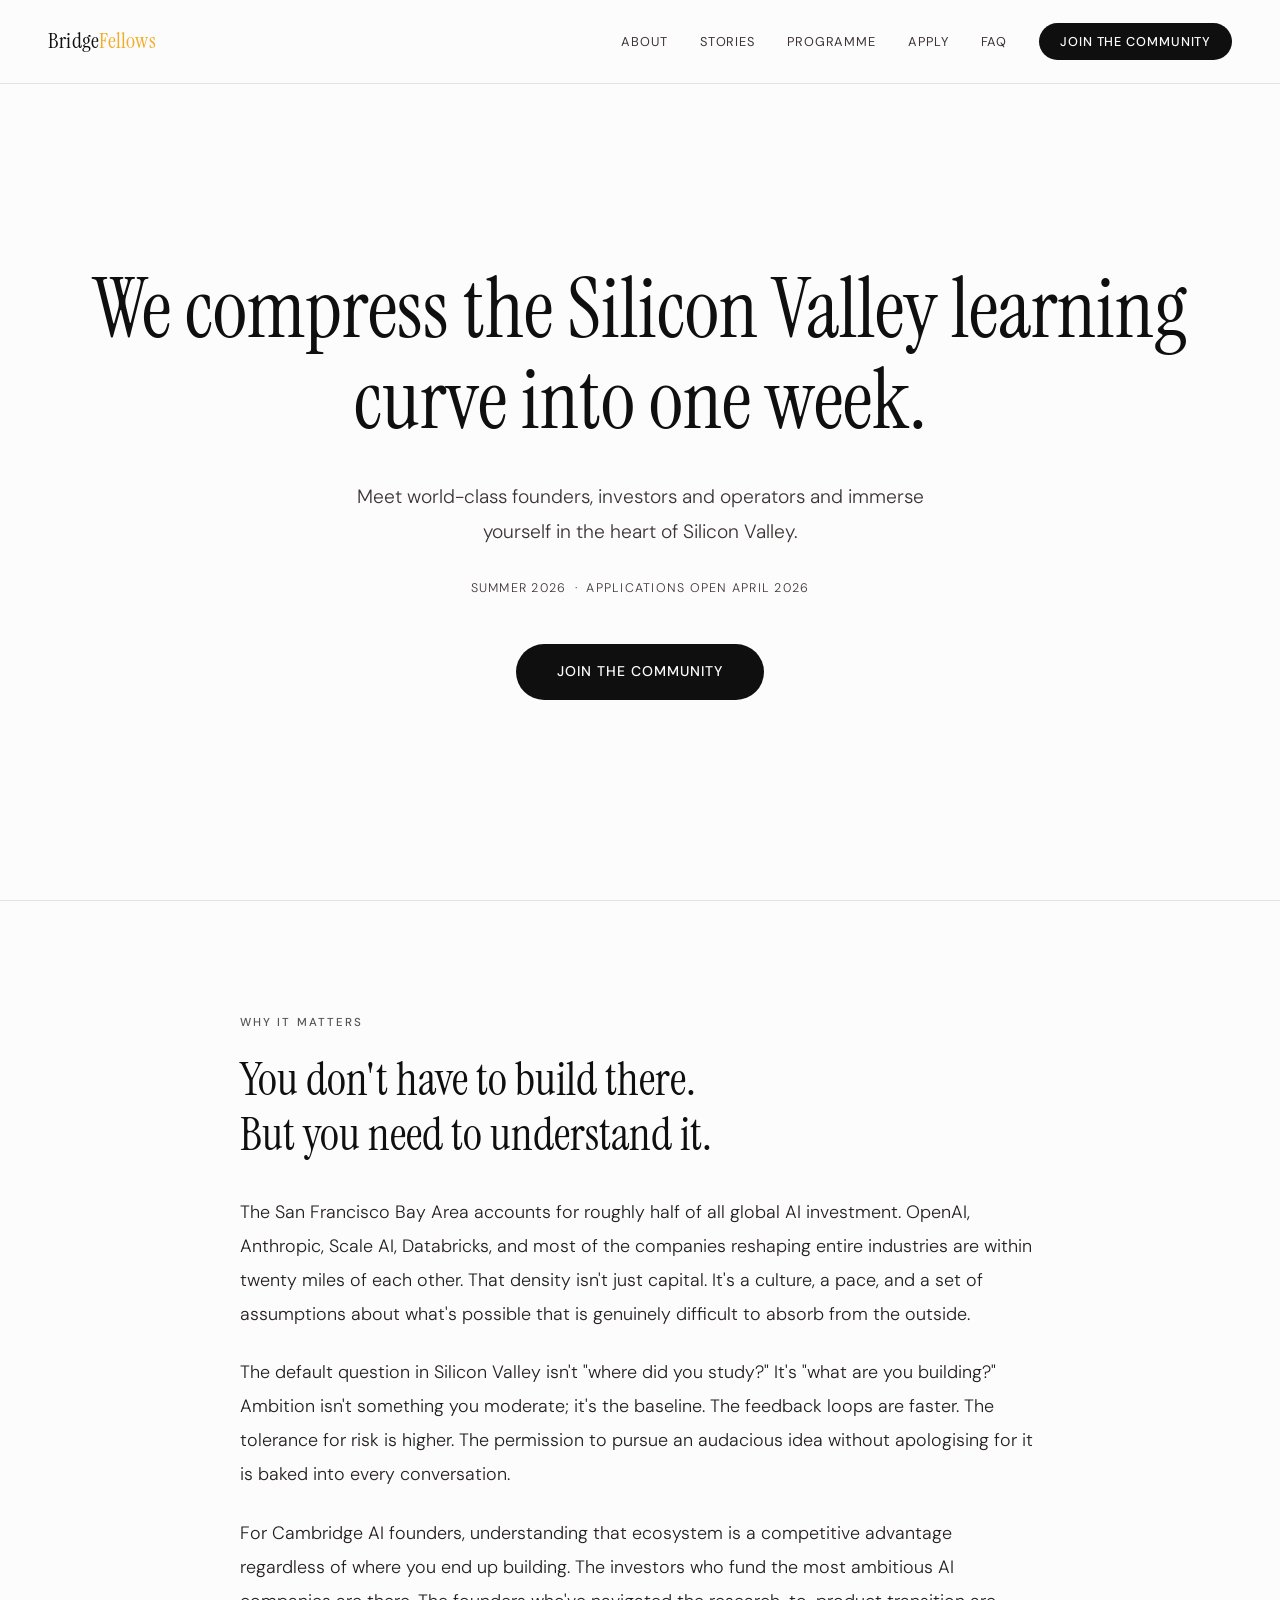
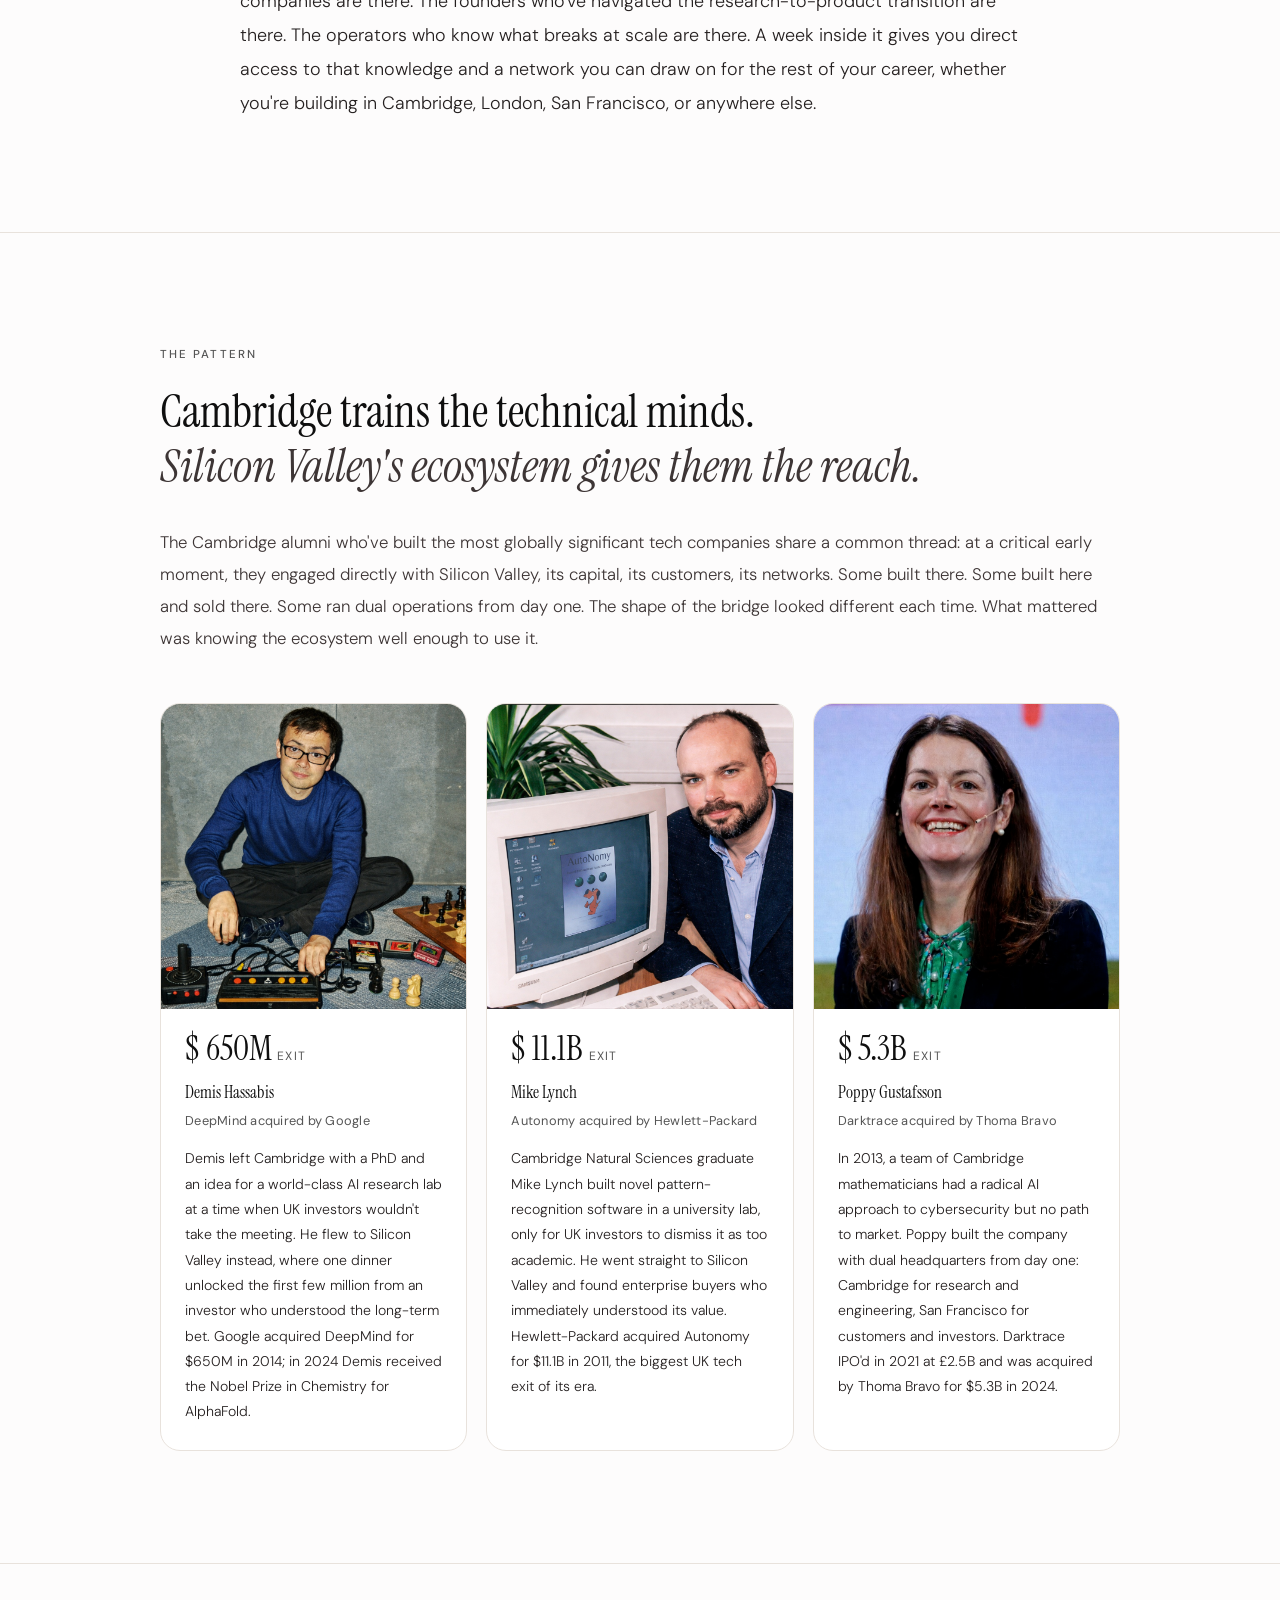
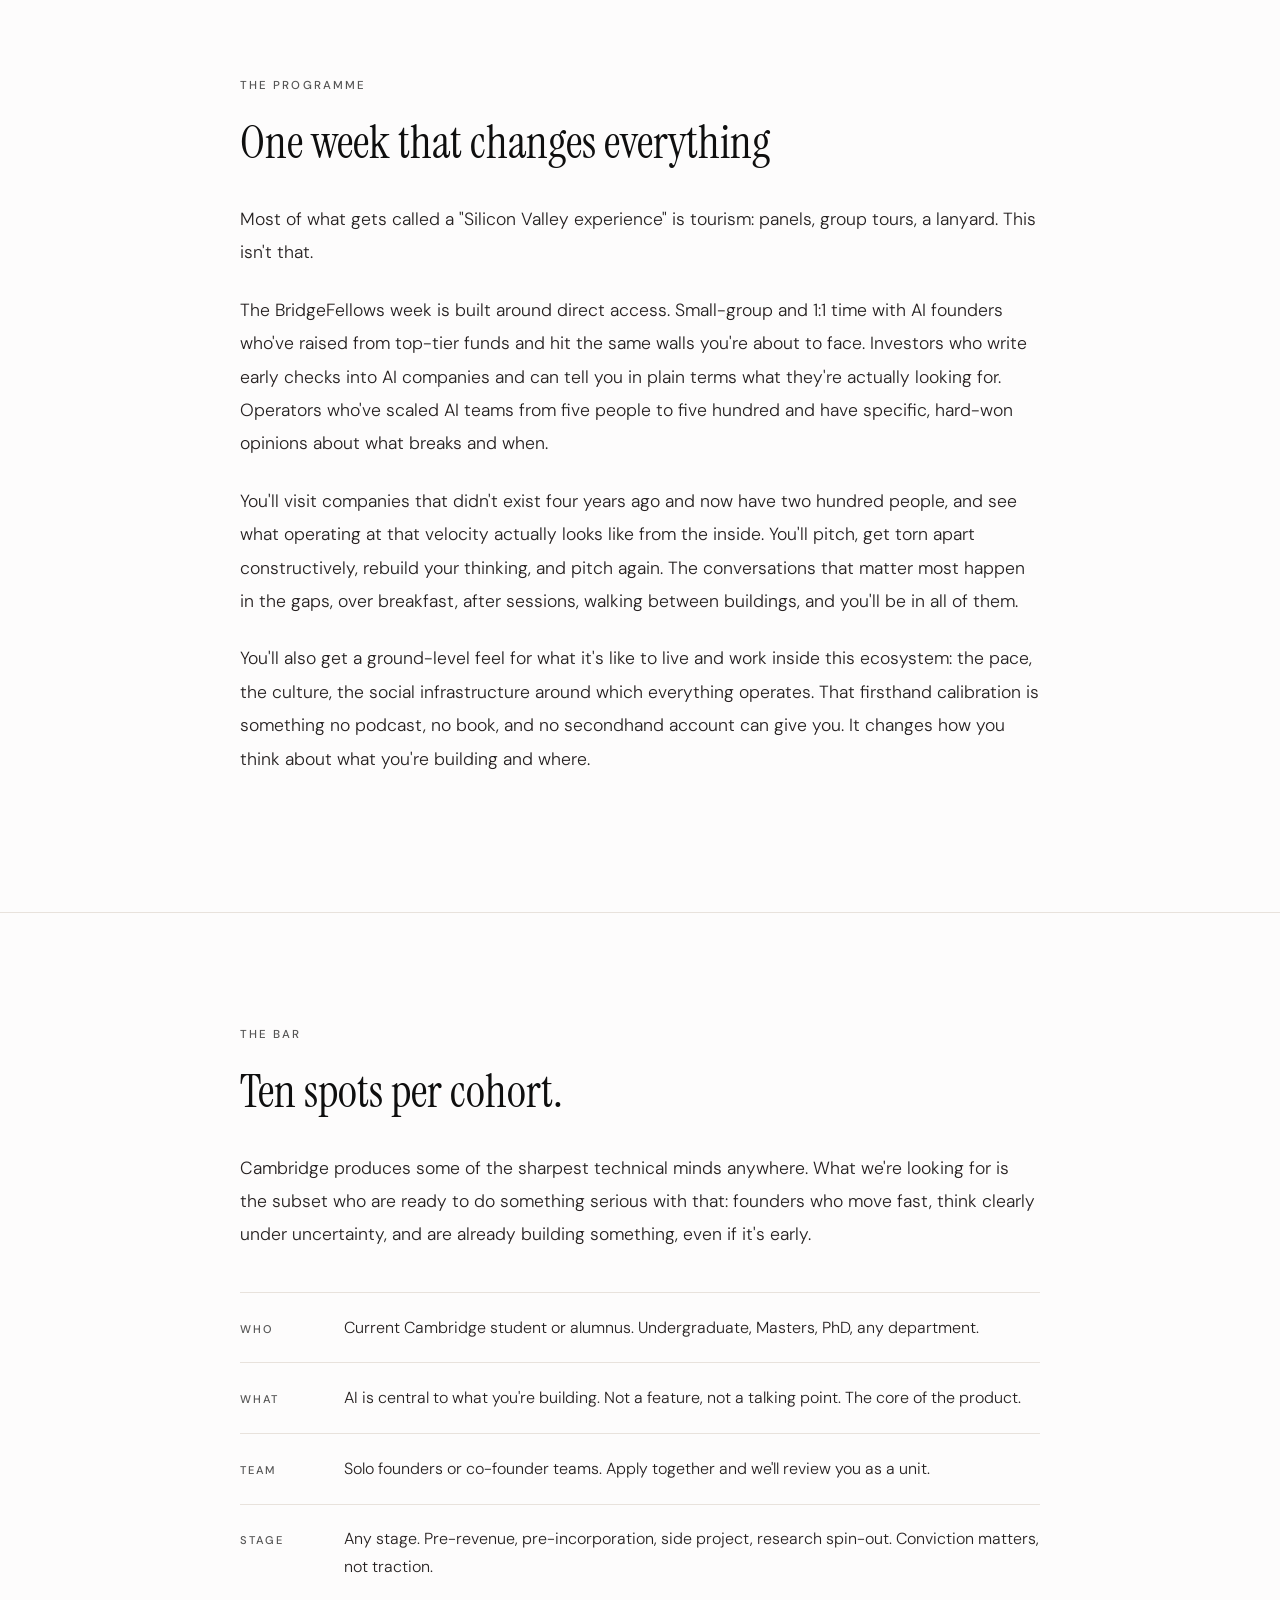
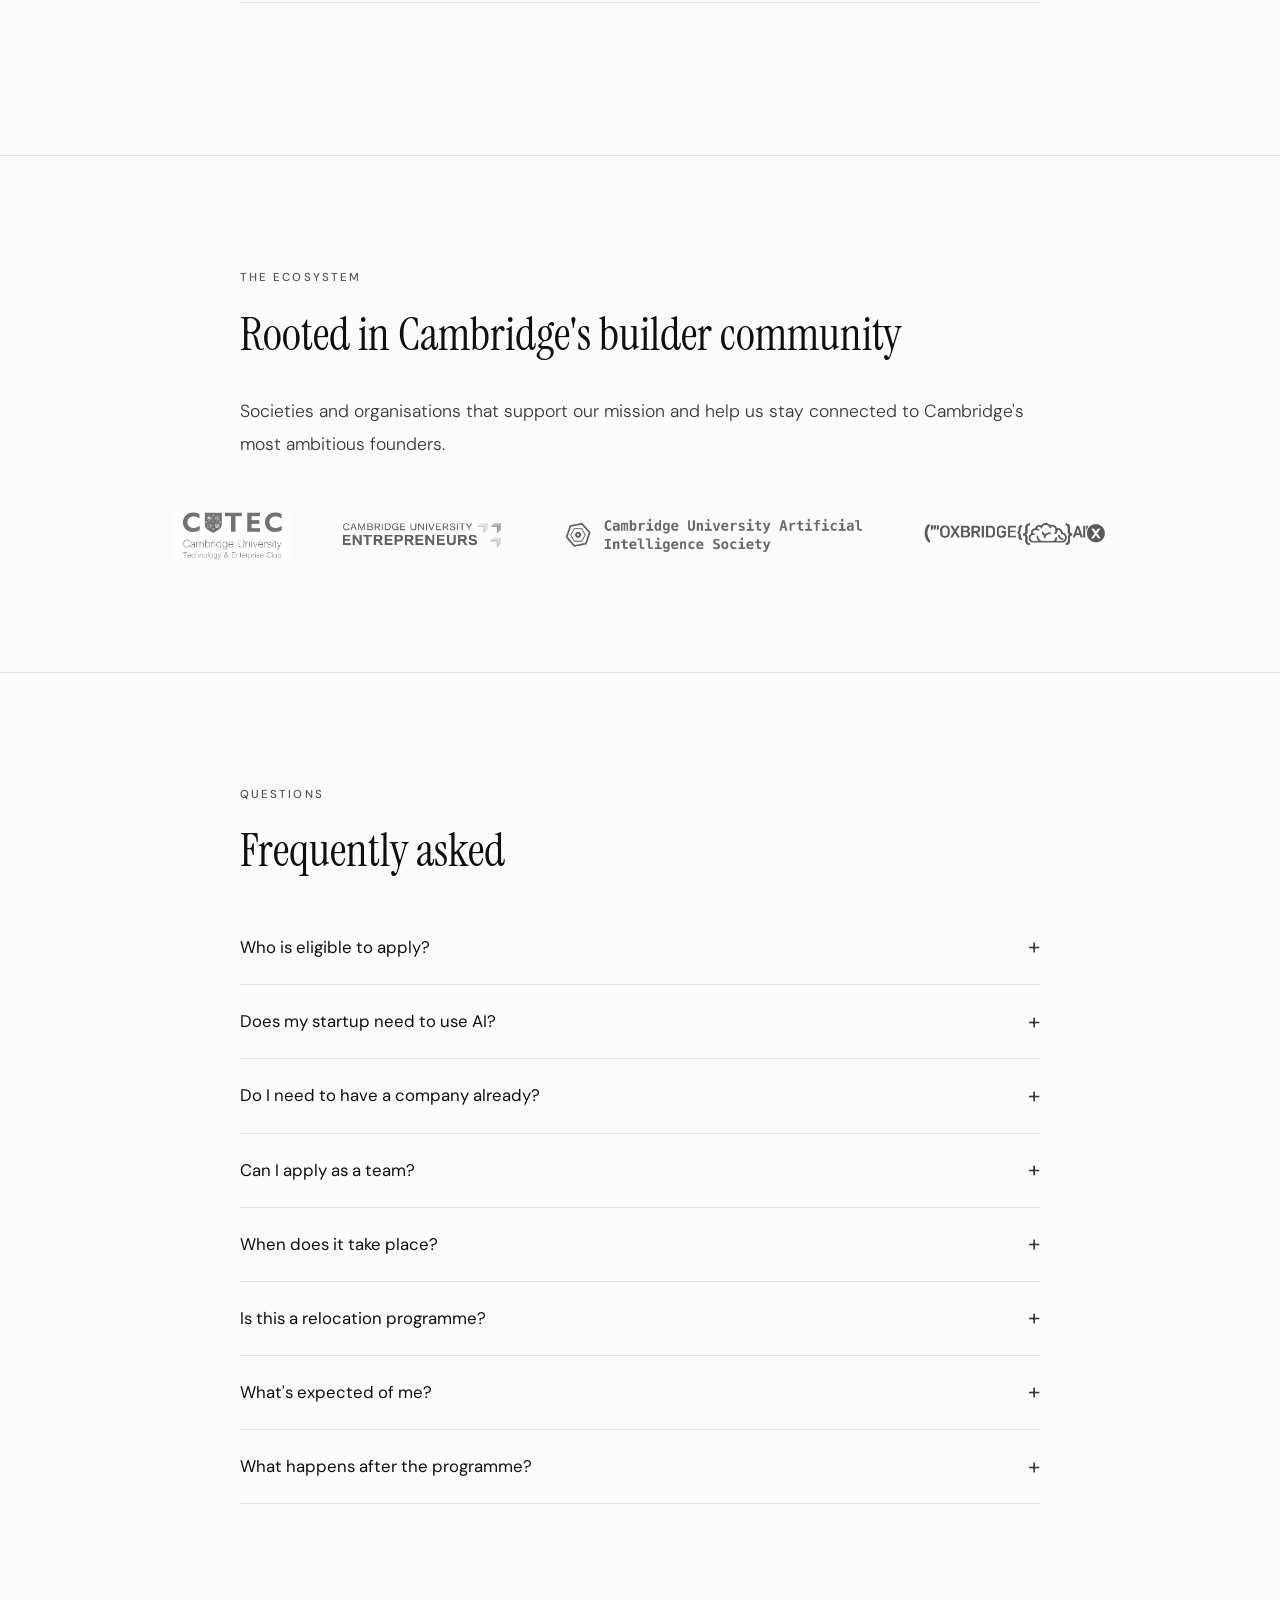
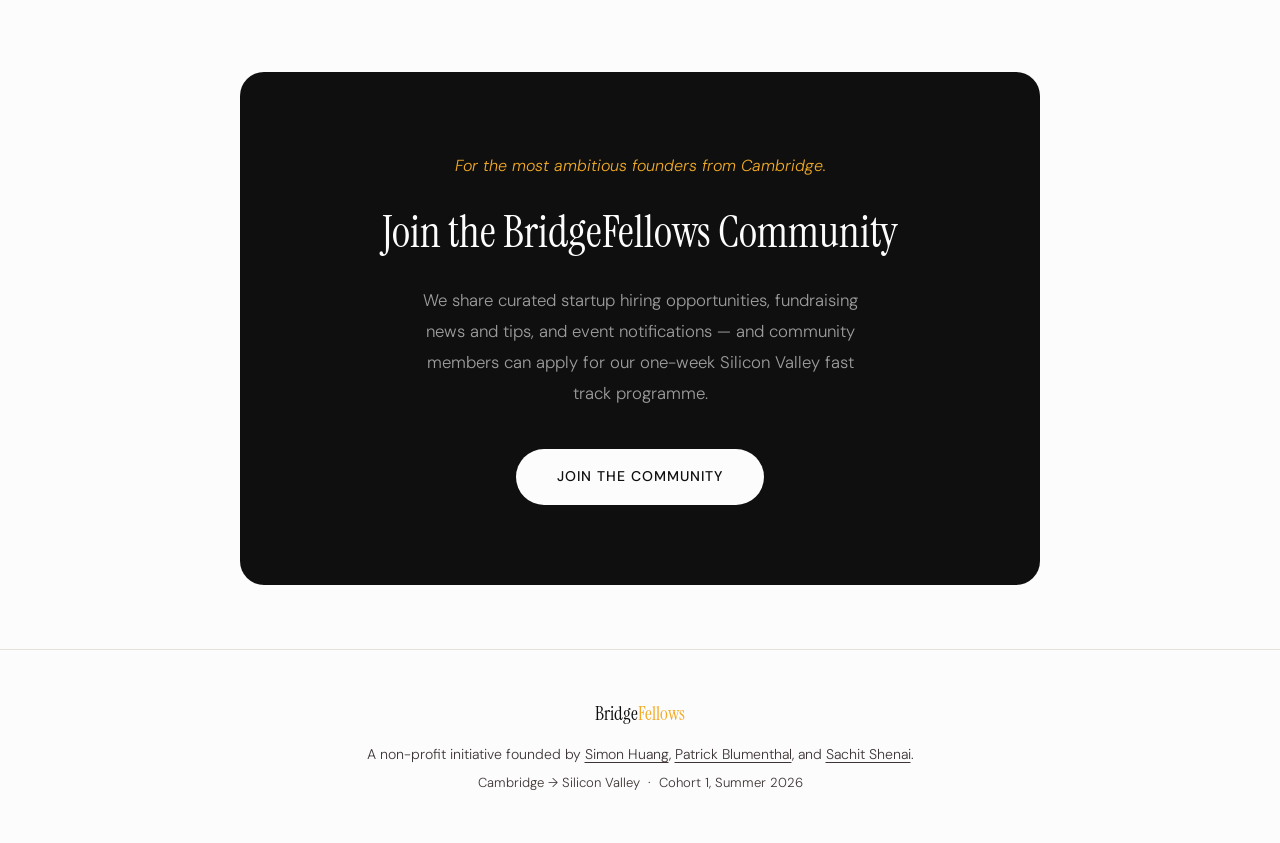
==== index.html @ 482bece4 "Move tagline above headline and style in amber #F2AB26" ====
<!DOCTYPE html>
<html lang="en">
<head>
<meta charset="UTF-8">
<meta name="viewport" content="width=device-width, initial-scale=1.0, maximum-scale=5.0">
<meta name="description" content="BridgeFellows sends Cambridge's best AI founders to Silicon Valley for one week.">
<title>BridgeFellows</title>
<link rel="preconnect" href="https://fonts.googleapis.com">
<link rel="preconnect" href="https://fonts.gstatic.com" crossorigin>
<link href="https://fonts.googleapis.com/css2?family=Instrument+Serif:ital@0;1&family=DM+Sans:ital,wght@0,300;0,400;0,500;0,600;1,300;1,400&display=swap" rel="stylesheet">
<link rel="icon" type="image/png" href="img/favicon-512.png">
<link rel="apple-touch-icon" href="img/favicon-512.png">
<link rel="stylesheet" href="css/styles.css">
</head>
<body>

<!-- NAV -->
<nav>
  <a href="#" class="nav-logo">Bridge<span>Fellows</span></a>
  <div class="nav-links">
    <a href="#about">About</a>
    <a href="#stories">Stories</a>
    <a href="#program">Programme</a>
    <a href="#who">Apply</a>
    <a href="#faq">FAQ</a>
    <a href="https://forms.gle/apttB17UWYKxEncDA" target="_blank" rel="noopener noreferrer" class="nav-cta">Join the Community</a>
  </div>
</nav>

<!-- HERO -->
<section class="hero">
  <div class="hero-inner">
    <h1>We compress the Silicon Valley learning curve into one week.</h1>
    <p class="hero-sub">Meet world-class founders, investors and operators and immerse yourself in the heart of Silicon Valley.</p>
    <p class="hero-dates">Summer 2026 &nbsp;&middot;&nbsp; Applications open April 2026</p>
    <a href="https://forms.gle/apttB17UWYKxEncDA" target="_blank" rel="noopener noreferrer" class="hero-cta">
      Join the Community
    </a>
  </div>
</section>

<!-- WHY IT MATTERS -->
<section class="about reveal" id="about">
  <div class="section-inner">
    <div class="section-label">Why It Matters</div>
    <h2 class="section-title">You don't have to build there.<br>But you need to understand it.</h2>
    <p>The San Francisco Bay Area accounts for roughly half of all global AI investment. OpenAI, Anthropic, Scale AI, Databricks, and most of the companies reshaping entire industries are within twenty miles of each other. That density isn't just capital. It's a culture, a pace, and a set of assumptions about what's possible that is genuinely difficult to absorb from the outside.</p>
    <p>The default question in Silicon Valley isn't "where did you study?" It's "what are you building?" Ambition isn't something you moderate; it's the baseline. The feedback loops are faster. The tolerance for risk is higher. The permission to pursue an audacious idea without apologising for it is baked into every conversation.</p>
    <p>For Cambridge AI founders, understanding that ecosystem is a competitive advantage regardless of where you end up building. The investors who fund the most ambitious AI companies are there. The founders who've navigated the research-to-product transition are there. The operators who know what breaks at scale are there. A week inside it gives you direct access to that knowledge and a network you can draw on for the rest of your career, whether you're building in Cambridge, London, San Francisco, or anywhere else.</p>
  </div>
</section>

<!-- THE PATTERN -->
<section class="stories-section reveal" id="stories">
  <div class="section-inner">
    <div class="section-label">The Pattern</div>
    <h2 class="section-title">Cambridge trains the technical minds.<br><em>Silicon Valley's ecosystem gives them the reach.</em></h2>
    <p class="stories-intro">The Cambridge alumni who've built the most globally significant tech companies share a common thread: at a critical early moment, they engaged directly with Silicon Valley, its capital, its customers, its networks. Some built there. Some built here and sold there. Some ran dual operations from day one. The shape of the bridge looked different each time. What mattered was knowing the ecosystem well enough to use it.</p>

    <div class="story-cards">

      <div class="story-card story-reveal">
        <div class="story-image" style="background-image: url('img/demis-hassabis.jpg');"></div>
        <div class="story-content">
          <div class="story-acquisition">$<span class="story-count" data-target="650" data-suffix="M" data-decimals="0">650M</span> <span class="story-acquisition-label">Exit</span></div>
          <h3>Demis Hassabis</h3>
          <div class="story-subtitle">DeepMind acquired by Google</div>
          <p class="story-para">Demis left Cambridge with a PhD and an idea for a world-class AI research lab at a time when UK investors wouldn't take the meeting. He flew to Silicon Valley instead, where one dinner unlocked the first few million from an investor who understood the long-term bet. Google acquired DeepMind for $650M in 2014; in 2024 Demis received the Nobel Prize in Chemistry for AlphaFold.</p>
        </div>
      </div>

      <div class="story-card story-reveal">
        <div class="story-image" style="background-image: url('img/mike-lynch.jpg');"></div>
        <div class="story-content">
          <div class="story-acquisition">$<span class="story-count" data-target="11.1" data-suffix="B" data-decimals="1">11.1B</span> <span class="story-acquisition-label">Exit</span></div>
          <h3>Mike Lynch</h3>
          <div class="story-subtitle">Autonomy acquired by Hewlett-Packard</div>
          <p class="story-para">Cambridge Natural Sciences graduate Mike Lynch built novel pattern-recognition software in a university lab, only for UK investors to dismiss it as too academic. He went straight to Silicon Valley and found enterprise buyers who immediately understood its value. Hewlett-Packard acquired Autonomy for $11.1B in 2011, the biggest UK tech exit of its era.</p>
        </div>
      </div>

      <div class="story-card story-reveal">
        <div class="story-image" style="background-image: url('img/poppy-gustafsson.jpg');"></div>
        <div class="story-content">
          <div class="story-acquisition">$<span class="story-count" data-target="5.3" data-suffix="B" data-decimals="1">5.3B</span> <span class="story-acquisition-label">Exit</span></div>
          <h3>Poppy Gustafsson</h3>
          <div class="story-subtitle">Darktrace acquired by Thoma Bravo</div>
          <p class="story-para">In 2013, a team of Cambridge mathematicians had a radical AI approach to cybersecurity but no path to market. Poppy built the company with dual headquarters from day one: Cambridge for research and engineering, San Francisco for customers and investors. Darktrace IPO'd in 2021 at £2.5B and was acquired by Thoma Bravo for $5.3B in 2024.</p>
        </div>
      </div>

    </div>
  </div>
</section>

<!-- THE PROGRAMME -->
<section class="program reveal" id="program">
  <div class="section-inner">
    <div class="section-label">The Programme</div>
    <h2 class="section-title">One week that changes everything</h2>
    <p>Most of what gets called a "Silicon Valley experience" is tourism: panels, group tours, a lanyard. This isn't that.</p>
    <p>The BridgeFellows week is built around direct access. Small-group and 1:1 time with AI founders who've raised from top-tier funds and hit the same walls you're about to face. Investors who write early checks into AI companies and can tell you in plain terms what they're actually looking for. Operators who've scaled AI teams from five people to five hundred and have specific, hard-won opinions about what breaks and when.</p>
    <p>You'll visit companies that didn't exist four years ago and now have two hundred people, and see what operating at that velocity actually looks like from the inside. You'll pitch, get torn apart constructively, rebuild your thinking, and pitch again. The conversations that matter most happen in the gaps, over breakfast, after sessions, walking between buildings, and you'll be in all of them.</p>
    <p>You'll also get a ground-level feel for what it's like to live and work inside this ecosystem: the pace, the culture, the social infrastructure around which everything operates. That firsthand calibration is something no podcast, no book, and no secondhand account can give you. It changes how you think about what you're building and where.</p>
  </div>
</section>

<!-- WHO WE SELECT -->
<section class="who reveal" id="who">
  <div class="section-inner">
    <div class="section-label">The Bar</div>
    <h2 class="section-title">Ten spots per cohort.</h2>
    <p>Cambridge produces some of the sharpest technical minds anywhere. What we're looking for is the subset who are ready to do something serious with that: founders who move fast, think clearly under uncertainty, and are already building something, even if it's early.</p>
    <div class="eligibility-rows">
      <div class="eligibility-row">
        <span class="elig-label">Who</span>
        <span class="elig-value">Current Cambridge student or alumnus. Undergraduate, Masters, PhD, any department.</span>
      </div>
      <div class="eligibility-row">
        <span class="elig-label">What</span>
        <span class="elig-value">AI is central to what you're building. Not a feature, not a talking point. The core of the product.</span>
      </div>
      <div class="eligibility-row">
        <span class="elig-label">Team</span>
        <span class="elig-value">Solo founders or co-founder teams. Apply together and we'll review you as a unit.</span>
      </div>
      <div class="eligibility-row">
        <span class="elig-label">Stage</span>
        <span class="elig-value">Any stage. Pre-revenue, pre-incorporation, side project, research spin-out. Conviction matters, not traction.</span>
      </div>
    </div>
  </div>
</section>

<!-- ECOSYSTEM -->
<section class="ecosystem reveal" id="ecosystem">
  <div class="section-inner">
    <div class="section-label">The Ecosystem</div>
    <h2 class="section-title">Rooted in Cambridge's builder community</h2>
    <p class="ecosystem-intro">Societies and organisations that support our mission and help us stay connected to Cambridge's most ambitious founders.</p>
    <div class="ecosystem-logos">
      <a href="https://www.cutec.io/" target="_blank" rel="noopener noreferrer" class="ecosystem-logo">
        <img src="img/logo-cutec.jpeg" alt="Cambridge University Technology and Enterprise Club">
      </a>
      <a href="https://www.cambridgeuniversityentrepreneurs.com/" target="_blank" rel="noopener noreferrer" class="ecosystem-logo ecosystem-logo--lg">
        <img src="img/logo-cue.png" alt="Cambridge University Entrepreneurs">
      </a>
      <a href="https://www.cuai.org.uk/" target="_blank" rel="noopener noreferrer" class="ecosystem-logo">
        <img src="img/logo-cuais.png" alt="Cambridge University Artificial Intelligence Society">
      </a>
      <a href="https://www.oxbridgeaix.uk/" target="_blank" rel="noopener noreferrer" class="ecosystem-logo ecosystem-logo--lg">
        <img src="img/logo-oxbridgeaix.png" alt="Oxbridge AIX">
      </a>
    </div>
  </div>
</section>

<!-- FAQ -->
<section class="faq reveal" id="faq">
  <div class="section-inner">
    <div class="section-label">Questions</div>
    <h2 class="section-title">Frequently asked</h2>

    <div class="faq-item">
      <div class="faq-q">Who is eligible to apply?</div>
      <div class="faq-a"><p>Current Cambridge students and alumni at any level: undergraduate, Masters, or PhD. All departments. If you're Cambridge-connected and building something serious with AI at its core, apply.</p></div>
    </div>
    <div class="faq-item">
      <div class="faq-q">Does my startup need to use AI?</div>
      <div class="faq-a"><p>Yes, for this cohort. AI needs to be central to what you're building, not a feature, not a marketing angle. The vertical doesn't matter. The depth of AI integration does.</p></div>
    </div>
    <div class="faq-item">
      <div class="faq-q">Do I need to have a company already?</div>
      <div class="faq-a"><p>No. A side project, a research spin-out, an idea you're developing seriously: any of these are fine. We care about what you're building and why, not whether you've incorporated.</p></div>
    </div>
    <div class="faq-item">
      <div class="faq-q">Can I apply as a team?</div>
      <div class="faq-a"><p>Yes. Apply with your co-founder(s) and mention your team in the application. We'll consider you together.</p></div>
    </div>
    <div class="faq-item">
      <div class="faq-q">When does it take place?</div>
      <div class="faq-a"><p>July 2026. Applications are reviewed on a rolling basis. Exact dates confirmed with selected fellows.</p></div>
    </div>
    <div class="faq-item">
      <div class="faq-q">Is this a relocation programme?</div>
      <div class="faq-a"><p>No. Where you build your company is entirely your decision. Some founders who go through this week end up in San Francisco. Most don't. The point is that you leave knowing both ecosystems well enough to make that call on your own terms, and to use both, regardless of where you're based.</p></div>
    </div>
    <div class="faq-item">
      <div class="faq-q">What's expected of me?</div>
      <div class="faq-a"><p>Show up as a peer. You're in rooms with people who've built serious companies, not as a student visiting a speaker, but as a founder they're talking to directly. Give as much to your cohort as you take.</p></div>
    </div>
    <div class="faq-item">
      <div class="faq-q">What happens after the programme?</div>
      <div class="faq-a"><p>A short-term action plan, follow-up introductions, and ongoing check-ins to make sure the week translates into concrete progress.</p></div>
    </div>
  </div>
</section>

<!-- FINAL CTA -->
<section class="cta-section reveal" id="waitlist">
  <div class="section-inner">
    <div class="cta-card">
      <p class="cta-tagline">For the most ambitious founders from Cambridge.</p>
      <h2 class="cta-title">Join the BridgeFellows Community</h2>
      <p class="cta-body">We share curated startup hiring opportunities, fundraising news and tips, and event notifications — and community members can apply for our one-week Silicon Valley fast track programme.</p>
      <a href="https://forms.gle/apttB17UWYKxEncDA" target="_blank" rel="noopener noreferrer" class="cta-btn">Join the Community</a>
    </div>
  </div>
</section>

<!-- FOOTER -->
<footer>
  <div class="footer-logo">Bridge<span>Fellows</span></div>
  <p class="footer-founders">A non-profit initiative founded by <a href="https://www.linkedin.com/in/simonxiaohuang/" target="_blank" rel="noopener noreferrer">Simon Huang</a>, <a href="https://www.linkedin.com/in/patrick-blumenthal/" target="_blank" rel="noopener noreferrer">Patrick Blumenthal</a>, and <a href="https://www.linkedin.com/in/sachitshenai/" target="_blank" rel="noopener noreferrer">Sachit Shenai</a>.</p>
  <p>Cambridge &rarr; Silicon Valley &nbsp;&middot;&nbsp; Cohort 1, Summer 2026</p>
</footer>

<script src="js/main.js"></script>
</body>
</html>
---- css/styles.css ----
:root {
  --bg: #fdfcfc;
  --fg: #0f0f0f;
  --accent: #F2AB26;
  --muted: #3d3535;
  --card-bg: #ffffff;
  --border: #e8e2dc;
  --text-body: #252020;
  --label: #555555;
  --serif: 'Instrument Serif', Georgia, serif;
  --sans: 'DM Sans', sans-serif;
}

* { margin: 0; padding: 0; box-sizing: border-box; }

html {
  scroll-behavior: smooth;
  -webkit-font-smoothing: antialiased;
  -moz-osx-font-smoothing: grayscale;
}

body {
  background: var(--bg);
  color: var(--fg);
  font-family: var(--sans);
  font-weight: 300;
  line-height: 1.7;
  overflow-x: hidden;
  min-height: 100vh;
  -webkit-text-size-adjust: 100%;
}

::selection { background: var(--accent); color: #fff; }

/* ---- TOUCH ---- */
@media (hover: none) and (pointer: coarse) {
  .faq-q, .hero-cta, .cta-btn, .nav-cta {
    min-height: 52px;
  }
  .faq-q, button, a {
    -webkit-tap-highlight-color: transparent;
    user-select: none;
    -webkit-touch-callout: none;
  }
  button, .hero-cta, .cta-btn, .nav-cta {
    touch-action: manipulation;
  }
}

/* ---- NAV ---- */
nav {
  position: fixed;
  top: 0; left: 0; right: 0;
  z-index: 100;
  padding: 1.4rem 3rem;
  display: flex;
  justify-content: space-between;
  align-items: center;
  backdrop-filter: blur(24px);
  background: rgba(253, 252, 252, 0.92);
  border-bottom: 1px solid var(--border);
}
.nav-logo {
  font-family: var(--serif);
  font-size: 1.4rem;
  letter-spacing: 0.01em;
  color: var(--fg);
  text-decoration: none;
}
.nav-logo span { color: var(--accent); }
.nav-links { display: flex; gap: 2rem; align-items: center; }
.nav-links a {
  color: var(--muted);
  text-decoration: none;
  font-size: 0.8rem;
  font-weight: 400;
  letter-spacing: 0.07em;
  text-transform: uppercase;
  transition: color 0.25s;
}
.nav-links a:hover { color: var(--fg); }
.nav-cta {
  background: var(--fg) !important;
  color: var(--bg) !important;
  padding: 0.5rem 1.3rem;
  border-radius: 50px;
  font-weight: 500 !important;
  letter-spacing: 0.04em;
  transition: opacity 0.25s !important;
}
.nav-cta:hover { opacity: 0.75 !important; }

/* ---- SECTION WRAPPER ---- */
.section-inner {
  max-width: 800px;
  margin: 0 auto;
}

/* ---- SECTION LABELS ---- */
.section-label {
  font-size: 0.72rem;
  letter-spacing: 0.18em;
  text-transform: uppercase;
  color: var(--label);
  margin-bottom: 1.2rem;
  font-weight: 500;
}
.section-label.light {
  color: rgba(253, 252, 252, 0.5);
  margin-bottom: 1.4rem;
}

/* ---- SECTION TITLES ---- */
.section-title {
  font-family: var(--serif);
  font-size: clamp(2rem, 4vw, 2.9rem);
  font-weight: 400;
  line-height: 1.2;
  margin-bottom: 2rem;
  color: var(--fg);
}
.section-title em {
  font-style: italic;
  color: var(--muted);
}

/* ---- SECTIONS ---- */
section { padding: 7rem 3rem; }

/* ---- HERO ---- */
.hero {
  min-height: 100vh;
  display: flex;
  flex-direction: column;
  justify-content: center;
  align-items: center;
  text-align: center;
  padding: 10rem 2rem 6rem;
}
.hero-inner {
  max-width: 1100px;
}
.hero h1 {
  font-family: var(--serif);
  font-size: clamp(2.8rem, 6.5vw, 5.5rem);
  font-weight: 400;
  line-height: 1.1;
  margin-bottom: 2rem;
  color: var(--fg);
  opacity: 0;
  animation: fadeUp 0.8s 0.35s forwards;
}
.hero-sub {
  font-size: clamp(1rem, 2vw, 1.2rem);
  color: var(--muted);
  max-width: 580px;
  margin: 0 auto 1.8rem;
  line-height: 1.85;
  font-weight: 300;
  opacity: 0;
  animation: fadeUp 0.8s 0.5s forwards;
}
.hero-dates {
  font-size: 0.78rem;
  color: var(--muted);
  letter-spacing: 0.1em;
  text-transform: uppercase;
  margin-bottom: 2.8rem;
  opacity: 0;
  animation: fadeUp 0.8s 0.62s forwards;
}
.hero-cta {
  display: inline-flex;
  align-items: center;
  justify-content: center;
  background: var(--fg);
  color: var(--bg);
  padding: 1rem 2.6rem;
  font-size: 0.88rem;
  font-weight: 500;
  letter-spacing: 0.07em;
  text-transform: uppercase;
  text-decoration: none;
  border-radius: 50px;
  transition: opacity 0.25s, transform 0.25s;
  opacity: 0;
  animation: fadeUp 0.8s 0.76s forwards;
}
.hero-cta:hover { opacity: 0.75; transform: translateY(-2px); }

/* ---- ABOUT ---- */
.about { border-top: 1px solid var(--border); }
.about .section-inner p {
  font-size: 1.12rem;
  color: var(--text-body);
  line-height: 1.9;
  margin-bottom: 1.5rem;
  font-weight: 300;
}
.about .section-inner p:last-child { margin-bottom: 0; }
.about-closer {
  font-family: var(--serif) !important;
  font-size: 1.3rem !important;
  font-style: italic;
  color: var(--fg) !important;
  font-weight: 400 !important;
  margin-top: 0.5rem;
}

/* ---- STORIES ---- */
.stories-section { border-top: 1px solid var(--border); }
.stories-section .section-inner { max-width: 960px; }
.stories-intro {
  font-size: 1.05rem;
  color: var(--muted);
  line-height: 1.9;
  margin-bottom: 3rem;
  font-weight: 300;
}
.story-cards {
  display: grid;
  grid-template-columns: repeat(3, 1fr);
  gap: 1.2rem;
}
.story-card {
  background: var(--card-bg);
  border: 1px solid var(--border);
  border-radius: 20px;
  overflow: hidden;
  display: flex;
  flex-direction: column;
  transition: box-shadow 0.3s;
}
.story-card:hover {
  box-shadow: 0 6px 28px rgba(0, 0, 0, 0.07);
}
.story-reveal {
  opacity: 0;
  transform: translateY(28px);
  transition: opacity 0.65s cubic-bezier(0.16, 1, 0.3, 1),
              transform 0.65s cubic-bezier(0.16, 1, 0.3, 1);
}
.story-reveal:nth-child(2) { transition-delay: 0.12s; }
.story-reveal:nth-child(3) { transition-delay: 0.24s; }
.story-reveal.visible {
  opacity: 1;
  transform: translateY(0);
}
.story-image {
  width: 100%;
  aspect-ratio: 1 / 1;
  background-size: cover;
  background-position: center top;
  background-repeat: no-repeat;
  flex-shrink: 0;
}
.story-content {
  padding: 1.4rem 1.5rem 1.6rem;
  display: flex;
  flex-direction: column;
  flex: 1;
}
.story-acquisition {
  font-family: var(--serif);
  font-size: 2.2rem;
  font-weight: 400;
  color: var(--fg);
  line-height: 1;
  margin-bottom: 0.7rem;
  display: flex;
  align-items: baseline;
  gap: 0.35rem;
}
.story-acquisition-label {
  font-family: var(--sans);
  font-size: 0.75rem;
  font-weight: 400;
  letter-spacing: 0.1em;
  text-transform: uppercase;
  color: var(--label);
}
.story-content h3 {
  font-family: var(--serif);
  font-size: 1.05rem;
  margin-bottom: 0.25rem;
  color: var(--fg);
  font-weight: 400;
}
.story-subtitle {
  color: var(--label);
  font-size: 0.8rem;
  margin-bottom: 0.9rem;
  font-weight: 400;
  letter-spacing: 0.02em;
}
.story-para {
  font-size: 0.88rem;
  line-height: 1.8;
  color: var(--text-body);
  font-weight: 300;
}

/* ---- PROGRAMME ---- */
.program { border-top: 1px solid var(--border); }
.program .section-inner > p {
  font-size: 1.1rem;
  color: var(--text-body);
  line-height: 1.9;
  margin-bottom: 1.5rem;
  font-weight: 300;
}
/* ---- WHO ---- */
.who { border-top: 1px solid var(--border); }
.who .section-inner > p {
  font-size: 1.1rem;
  color: var(--text-body);
  line-height: 1.9;
  margin-bottom: 1.5rem;
  font-weight: 300;
}
.eligibility-rows {
  margin: 2.5rem 0;
  border-top: 1px solid var(--border);
}
.eligibility-row {
  display: grid;
  grid-template-columns: 72px 1fr;
  gap: 2rem;
  padding: 1.3rem 0;
  border-bottom: 1px solid var(--border);
  align-items: baseline;
}
.elig-label {
  font-size: 0.7rem;
  letter-spacing: 0.16em;
  text-transform: uppercase;
  color: var(--label);
  font-weight: 500;
  padding-top: 0.15rem;
}
.elig-value {
  font-size: 1rem;
  color: var(--text-body);
  line-height: 1.75;
  font-weight: 300;
}
.who-closer {
  font-family: var(--serif);
  font-size: 1.25rem;
  font-style: italic;
  color: var(--fg);
  font-weight: 400;
  margin-top: 0.5rem;
}

/* ---- ECOSYSTEM ---- */
.ecosystem { border-top: 1px solid var(--border); }
.ecosystem-intro {
  font-size: 1.1rem;
  color: var(--muted);
  line-height: 1.9;
  margin-bottom: 3rem;
  font-weight: 300;
}
.ecosystem-logos {
  display: flex;
  align-items: center;
  justify-content: center;
  gap: 3rem;
  flex-wrap: nowrap;
}
.ecosystem-logo {
  display: flex;
  align-items: center;
}
.ecosystem-logo img {
  height: 50px;
  width: auto;
  object-fit: contain;
  filter: grayscale(100%);
  opacity: 0.65;
  transition: filter 0.3s, opacity 0.3s;
}
.ecosystem-logo:hover img {
  filter: grayscale(0%);
  opacity: 1;
}
.ecosystem-logo--lg img {
  height: 35px;
}

/* ---- FAQ ---- */
.faq { border-top: 1px solid var(--border); }
.faq-item {
  border-bottom: 1px solid var(--border);
}
.faq-q {
  font-size: 1.05rem;
  font-weight: 400;
  cursor: pointer;
  display: flex;
  justify-content: space-between;
  align-items: center;
  gap: 1rem;
  padding: 1.5rem 0;
  color: var(--fg);
  user-select: none;
  line-height: 1.5;
}
.faq-q::after {
  content: '+';
  font-family: var(--sans);
  font-size: 1.4rem;
  color: var(--muted);
  transition: transform 0.3s;
  flex-shrink: 0;
  line-height: 1;
}
.faq-item.open .faq-q::after {
  transform: rotate(45deg);
  color: var(--accent);
}
.faq-a {
  max-height: 0;
  overflow: hidden;
  transition: max-height 0.4s ease, padding 0.4s ease;
}
.faq-item.open .faq-a {
  max-height: 400px;
  padding-bottom: 1.5rem;
}
.faq-a p {
  color: var(--muted);
  font-size: 1rem;
  line-height: 1.85;
  font-weight: 300;
}

/* ---- FINAL CTA ---- */
.cta-section {
  padding-top: 3.5rem;
  padding-bottom: 4rem;
}
.cta-card {
  background: var(--fg);
  border-radius: 24px;
  padding: 5rem 4.5rem;
  text-align: center;
}
.cta-title {
  font-family: var(--serif);
  font-size: clamp(1.8rem, 3.5vw, 2.75rem);
  font-weight: 400;
  line-height: 1.3;
  color: var(--bg);
  margin-bottom: 1.5rem;
}
.cta-tagline {
  font-size: 1rem;
  font-style: italic;
  color: #F2AB26;
  margin-bottom: 1.5rem;
}
.cta-body {
  font-size: 1.05rem;
  color: rgba(253, 252, 252, 0.6);
  line-height: 1.85;
  margin: 0 auto 2.5rem;
  max-width: 460px;
  font-weight: 300;
}
.cta-btn {
  display: inline-flex;
  align-items: center;
  justify-content: center;
  background: var(--bg);
  color: var(--fg);
  padding: 1rem 2.6rem;
  font-size: 0.88rem;
  font-weight: 500;
  letter-spacing: 0.07em;
  text-transform: uppercase;
  text-decoration: none;
  border-radius: 50px;
  transition: opacity 0.25s, transform 0.25s;
}
.cta-btn:hover { opacity: 0.8; transform: translateY(-2px); }

/* ---- FOOTER ---- */
footer {
  border-top: 1px solid var(--border);
  padding: 3rem;
  text-align: center;
}
.footer-logo {
  font-family: var(--serif);
  font-size: 1.2rem;
  margin-bottom: 0.8rem;
  color: var(--fg);
}
.footer-logo span { color: var(--accent); }
.footer-founders {
  color: var(--muted);
  font-size: 0.88rem;
  margin-bottom: 0.4rem;
  line-height: 1.6;
}
.footer-founders a {
  color: var(--muted);
  text-decoration: underline;
  text-underline-offset: 3px;
  transition: color 0.2s;
}
.footer-founders a:hover { color: var(--fg); }
footer p {
  color: var(--muted);
  font-size: 0.82rem;
}

/* ---- ANIMATIONS ---- */
@keyframes fadeUp {
  from { opacity: 0; transform: translateY(16px); }
  to   { opacity: 1; transform: translateY(0); }
}
.reveal {
  opacity: 0;
  transform: translateY(24px);
  transition: opacity 0.7s ease, transform 0.7s ease;
}
.reveal.visible {
  opacity: 1;
  transform: translateY(0);
}

/* ---- RESPONSIVE: TABLET ---- */
@media (min-width: 769px) and (max-width: 1024px) {
  nav { padding: 1.4rem 2.5rem; }
  section { padding: 5.5rem 2.5rem; }
  .story-cards { gap: 1rem; }
  .story-acquisition { font-size: 1.8rem; }
  .cta-card { padding: 4rem 3.5rem; }
}

/* ---- RESPONSIVE: MOBILE ---- */
@media (max-width: 768px) {
  nav {
    padding: 1rem 1.5rem;
    position: sticky;
    top: 0;
    background: rgba(253, 252, 252, 0.97);
    backdrop-filter: blur(12px);
  }
  .nav-links { display: none; }

  section { padding: 4.5rem 1.5rem; }

  .hero {
    padding: 7rem 1.5rem 4rem;
    min-height: 90vh;
  }
  .hero h1 { font-size: clamp(2rem, 8vw, 2.8rem); line-height: 1.15; }
  .hero-sub { font-size: 1rem; }
  .hero-dates { font-size: 0.74rem; }

  .section-title { font-size: clamp(1.7rem, 6vw, 2.2rem); }

  .stories-intro { font-size: 1rem; margin-bottom: 2rem; }
  .story-cards {
    grid-template-columns: 1fr;
    gap: 1rem;
  }
  .story-card { border-radius: 16px; }
  .story-acquisition { font-size: 1.8rem; }
  .story-reveal:nth-child(2),
  .story-reveal:nth-child(3) { transition-delay: 0s; }

  .program-list-card { padding: 0 1.8rem; }

  .eligibility-rows { margin: 2rem 0; }
  .eligibility-row {
    grid-template-columns: 56px 1fr;
    gap: 1.2rem;
  }

  .ecosystem-logos { gap: 2rem; }
  .ecosystem-logo img { height: 40px; }

  .cta-card {
    padding: 3rem 2rem;
    border-radius: 20px;
  }
  .cta-title { font-size: 1.7rem; line-height: 1.35; }

  footer { padding: 2.5rem 1.5rem; }
}

/* ---- RESPONSIVE: SMALL PHONES ---- */
@media (max-width: 375px) {
  section { padding: 3.5rem 1.2rem; }
  .hero { padding: 6.5rem 1.2rem 3.5rem; }
  .hero h1 { font-size: 1.85rem; }
  .story-card { padding: 1.4rem; }
  .story-image { height: 160px; }
  .cta-card { padding: 2.5rem 1.5rem; }
  .program-list-card { padding: 0 1.5rem; }
}
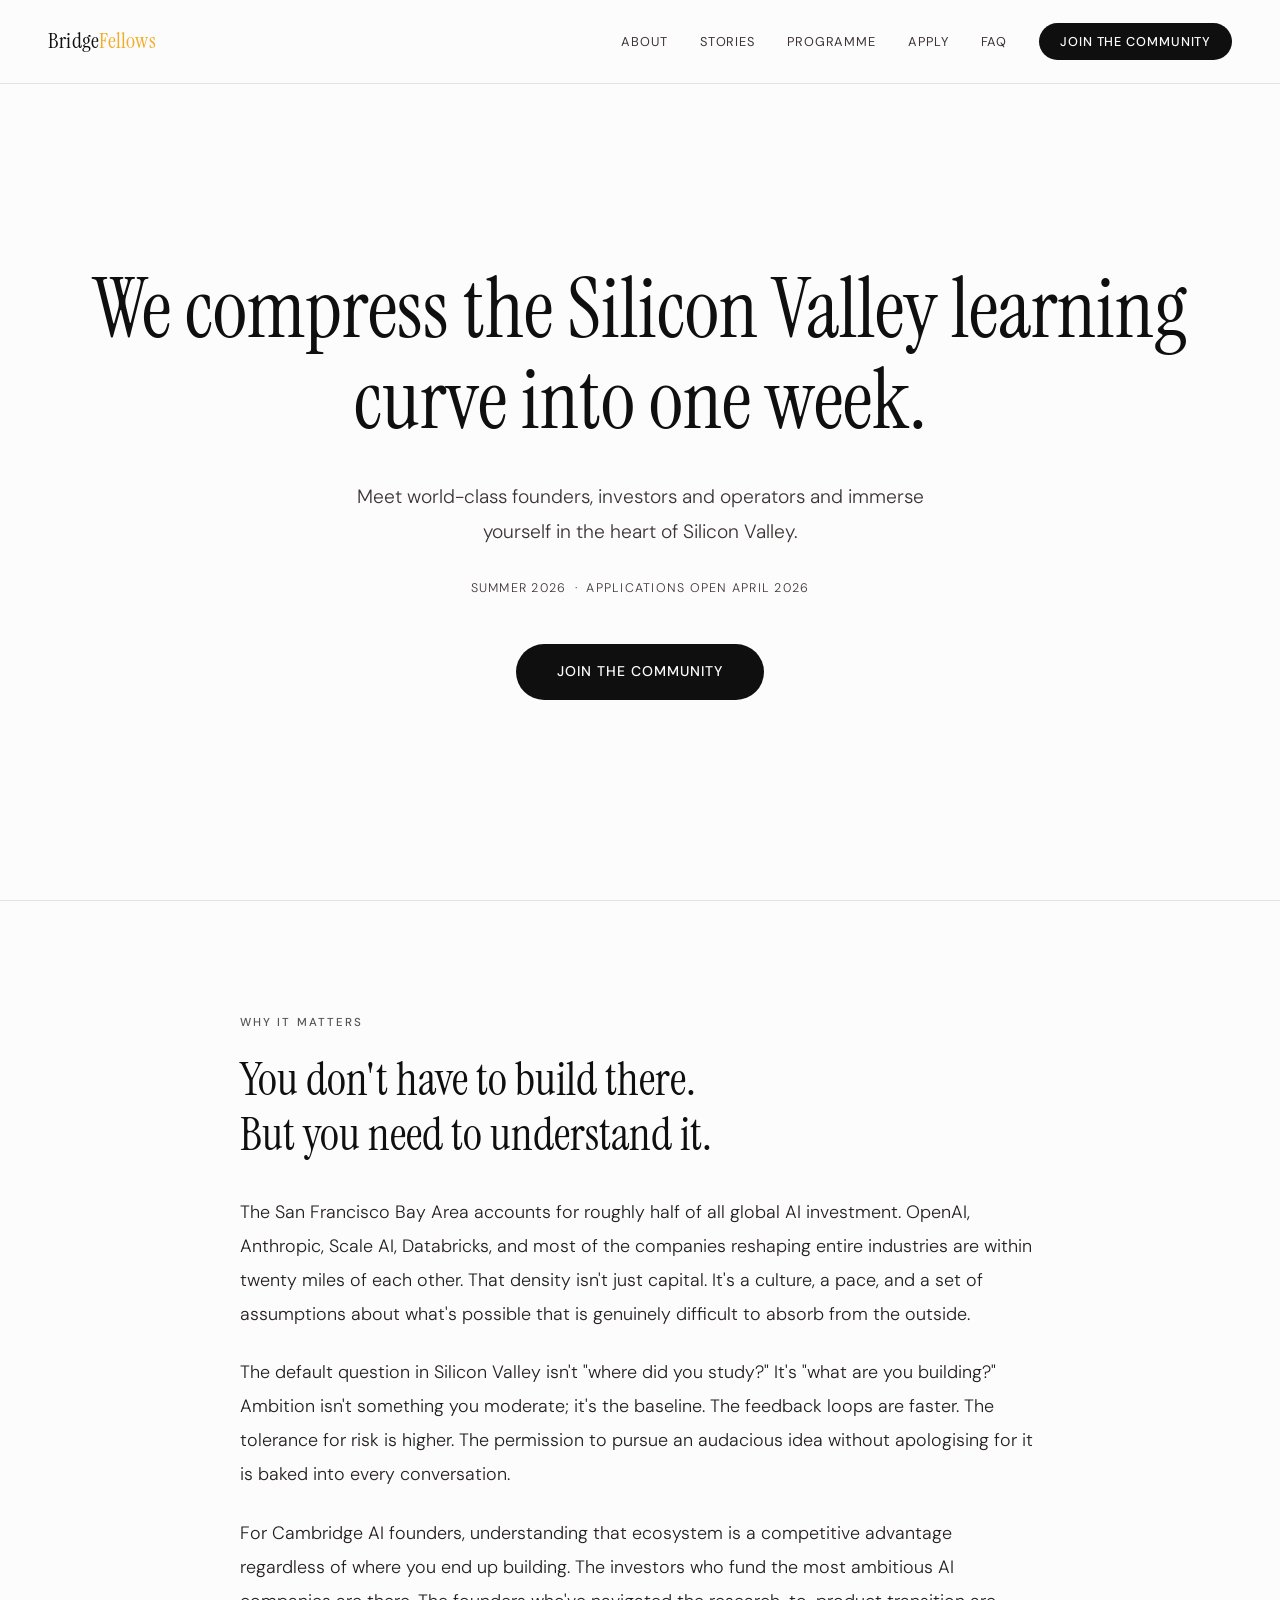
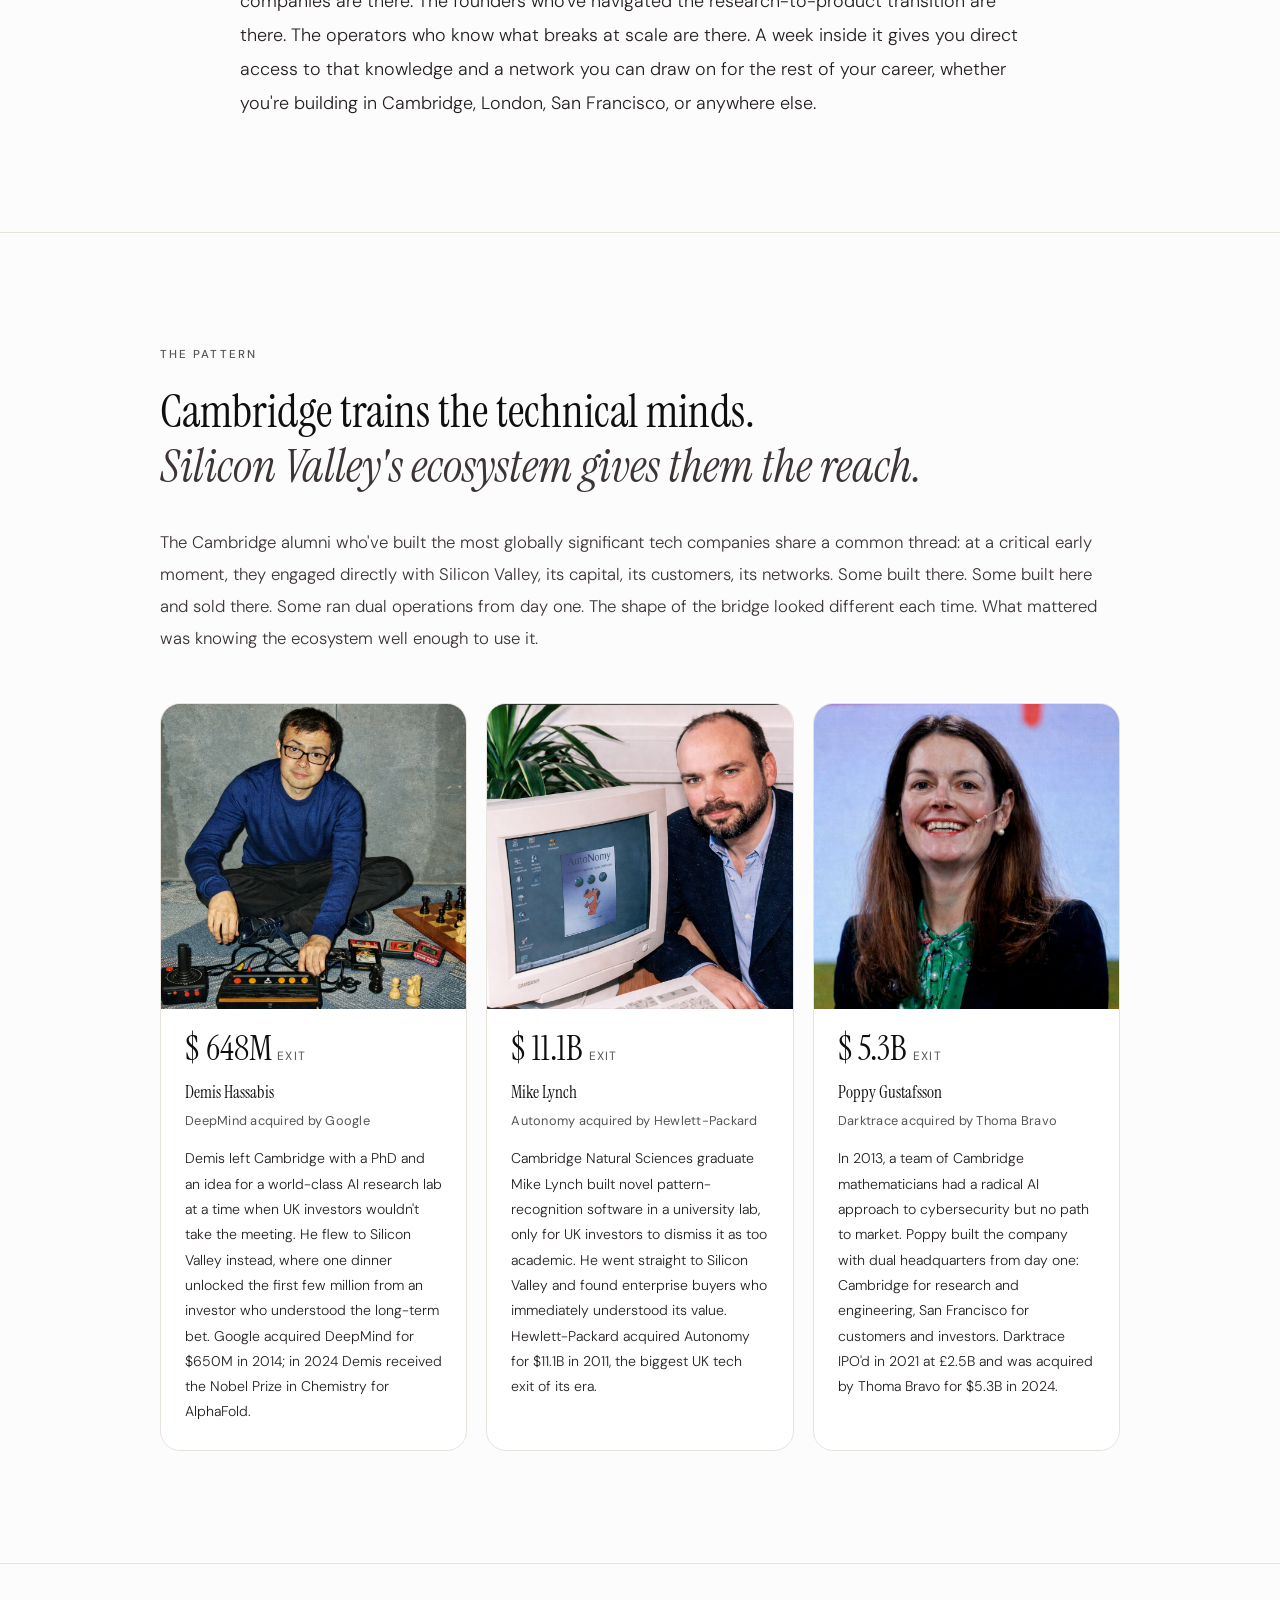
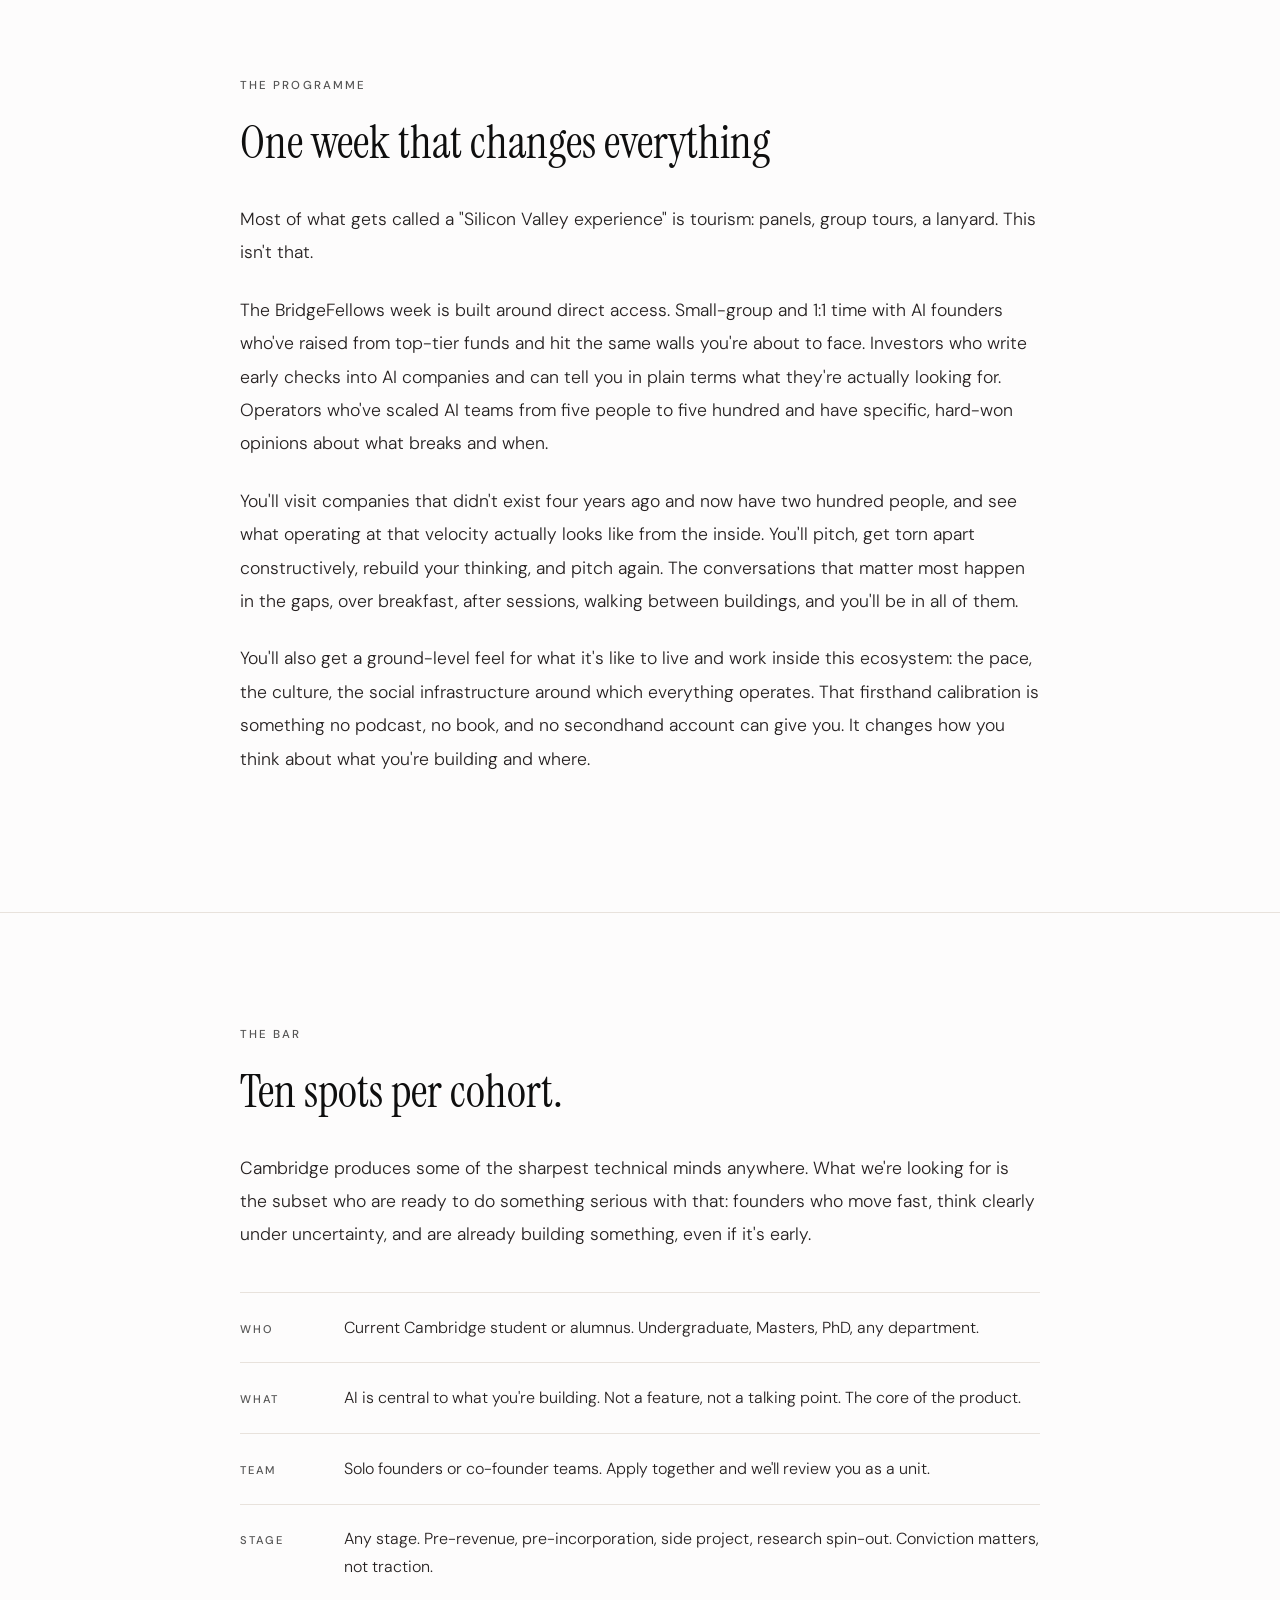
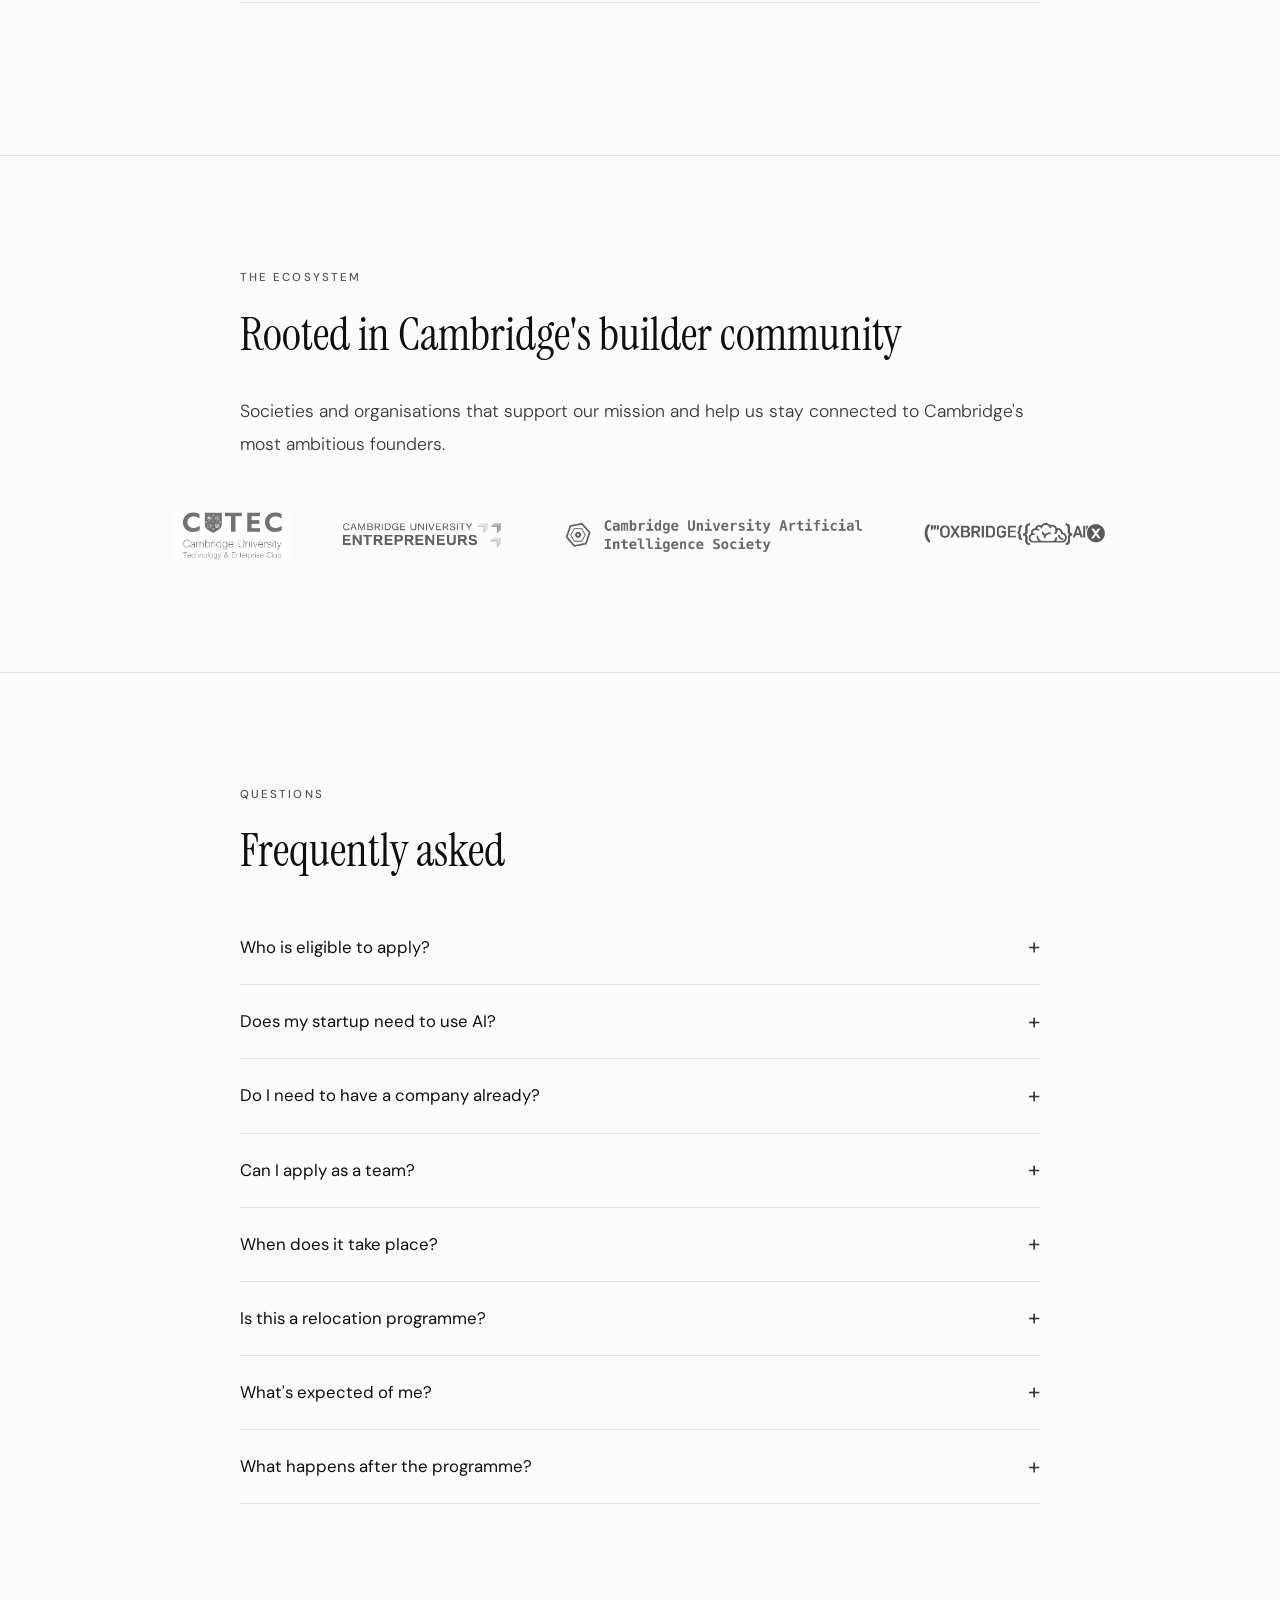
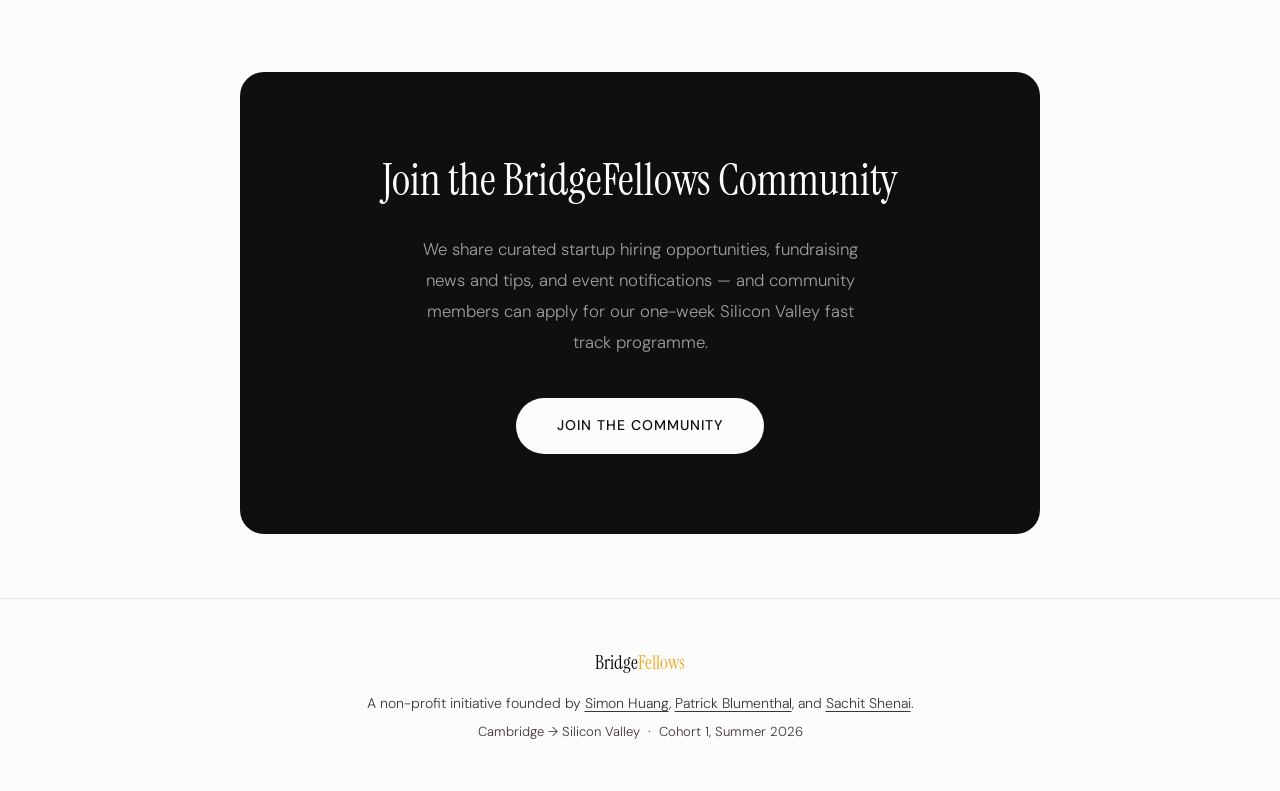
==== commit ebd41ca9: "Remove tagline from CTA section" ====
--- a/index.html
+++ b/index.html
@@ -200,8 +200,7 @@
 <section class="cta-section reveal" id="waitlist">
   <div class="section-inner">
     <div class="cta-card">
-      <p class="cta-tagline">For the most ambitious founders from Cambridge.</p>
-      <h2 class="cta-title">Join the BridgeFellows Community</h2>
+<h2 class="cta-title">Join the BridgeFellows Community</h2>
       <p class="cta-body">We share curated startup hiring opportunities, fundraising news and tips, and event notifications — and community members can apply for our one-week Silicon Valley fast track programme.</p>
       <a href="https://forms.gle/apttB17UWYKxEncDA" target="_blank" rel="noopener noreferrer" class="cta-btn">Join the Community</a>
     </div>
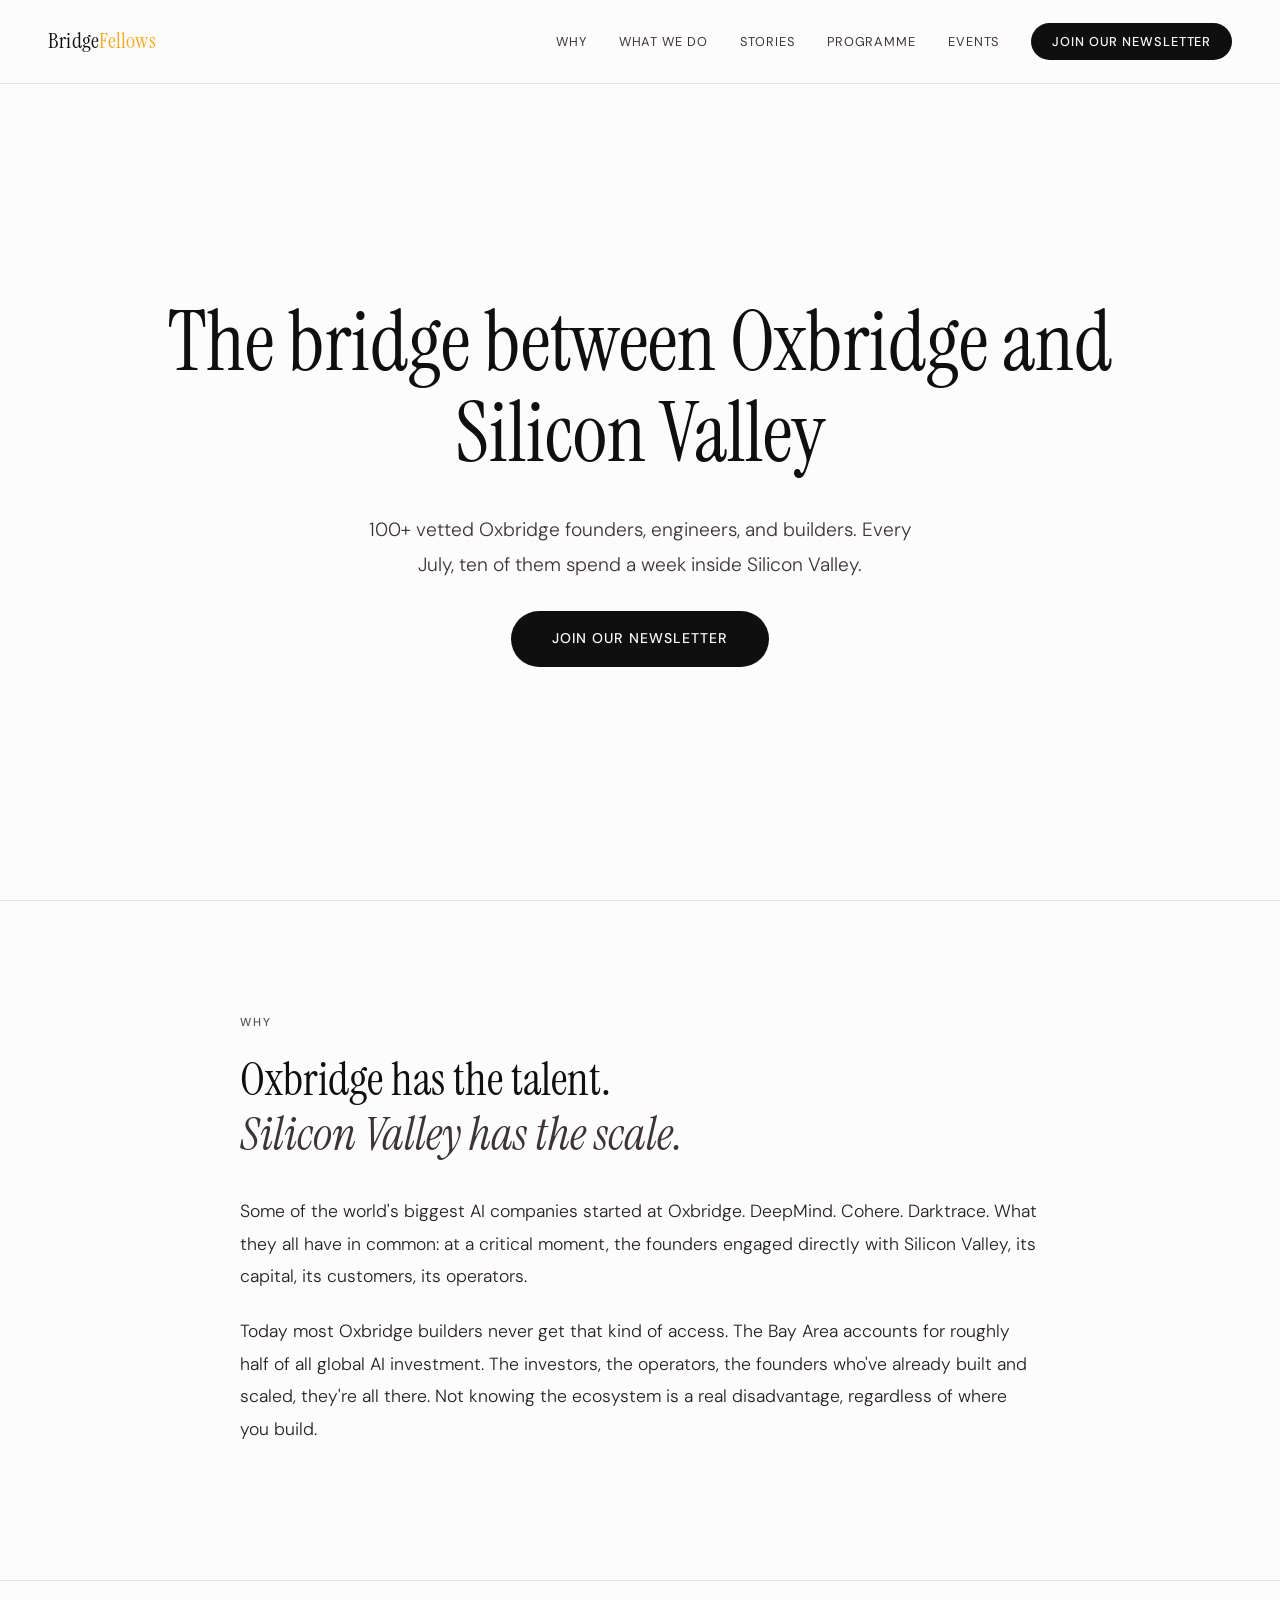
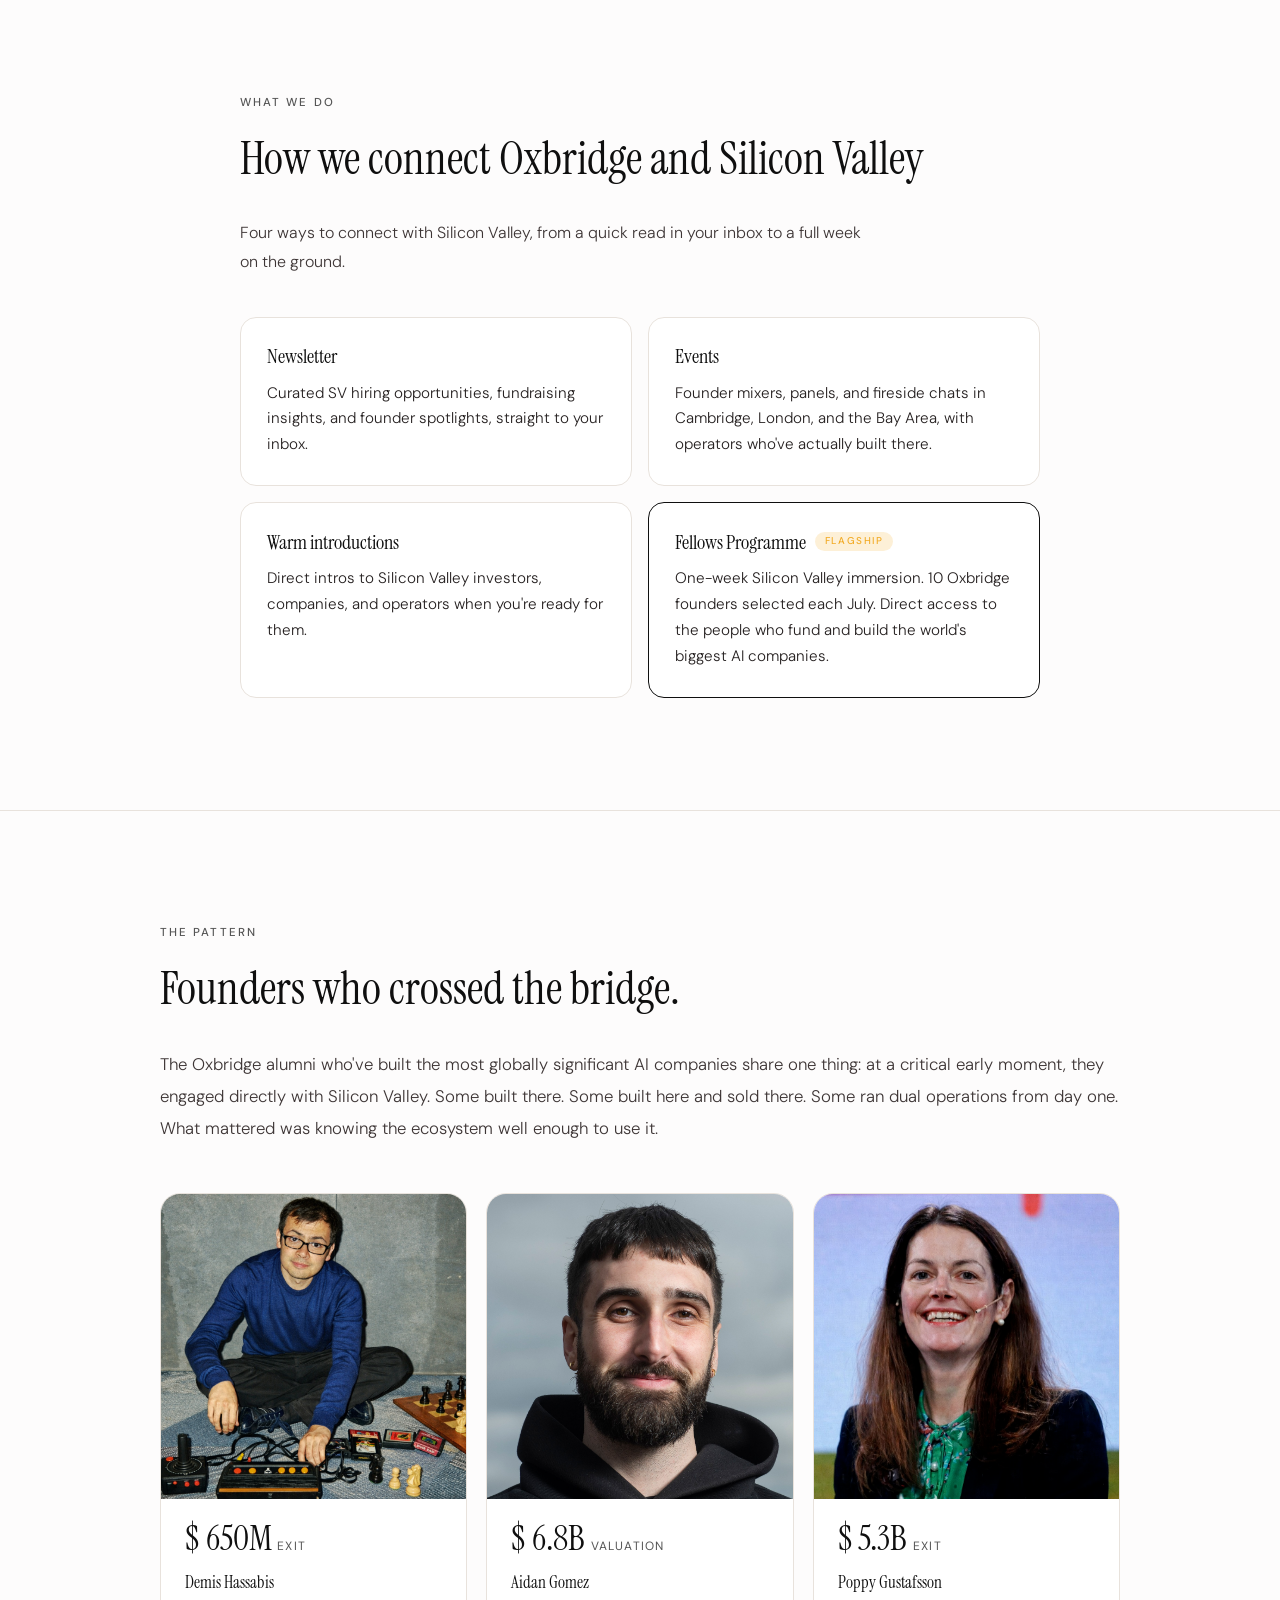
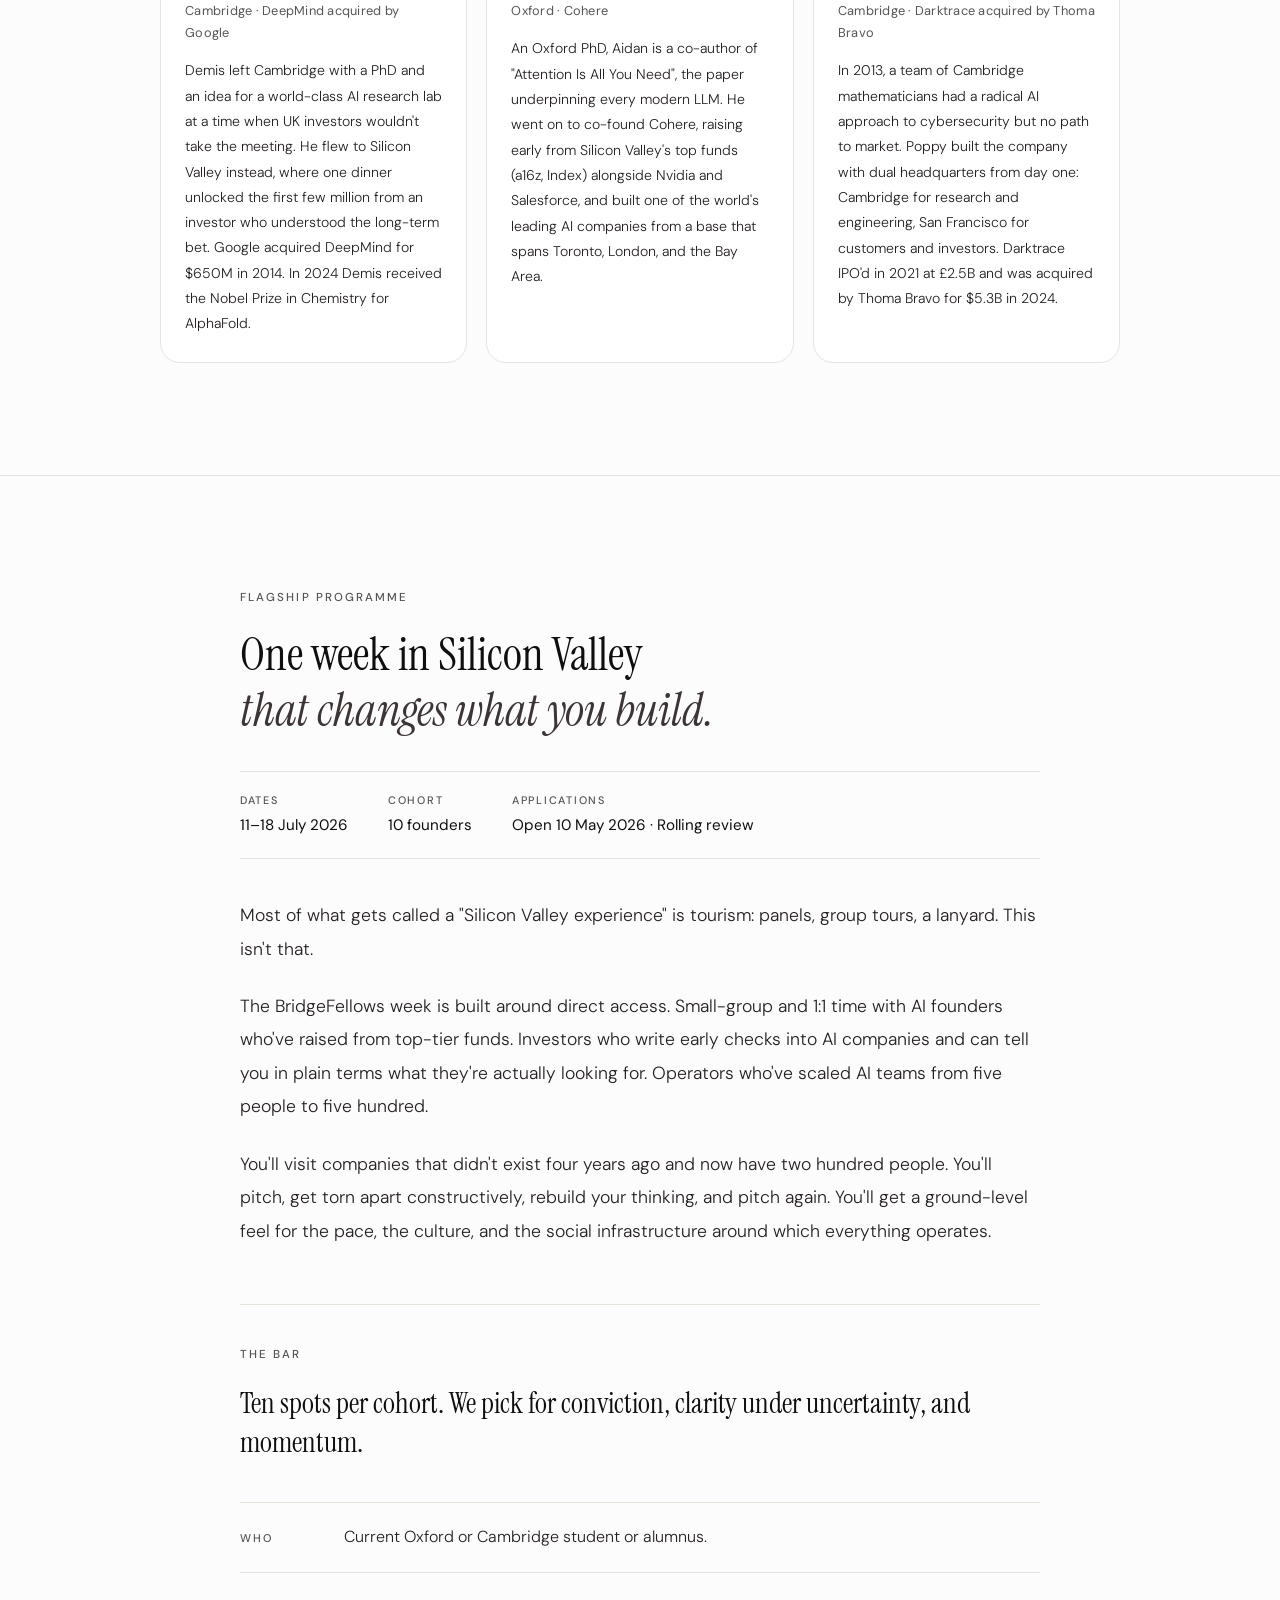
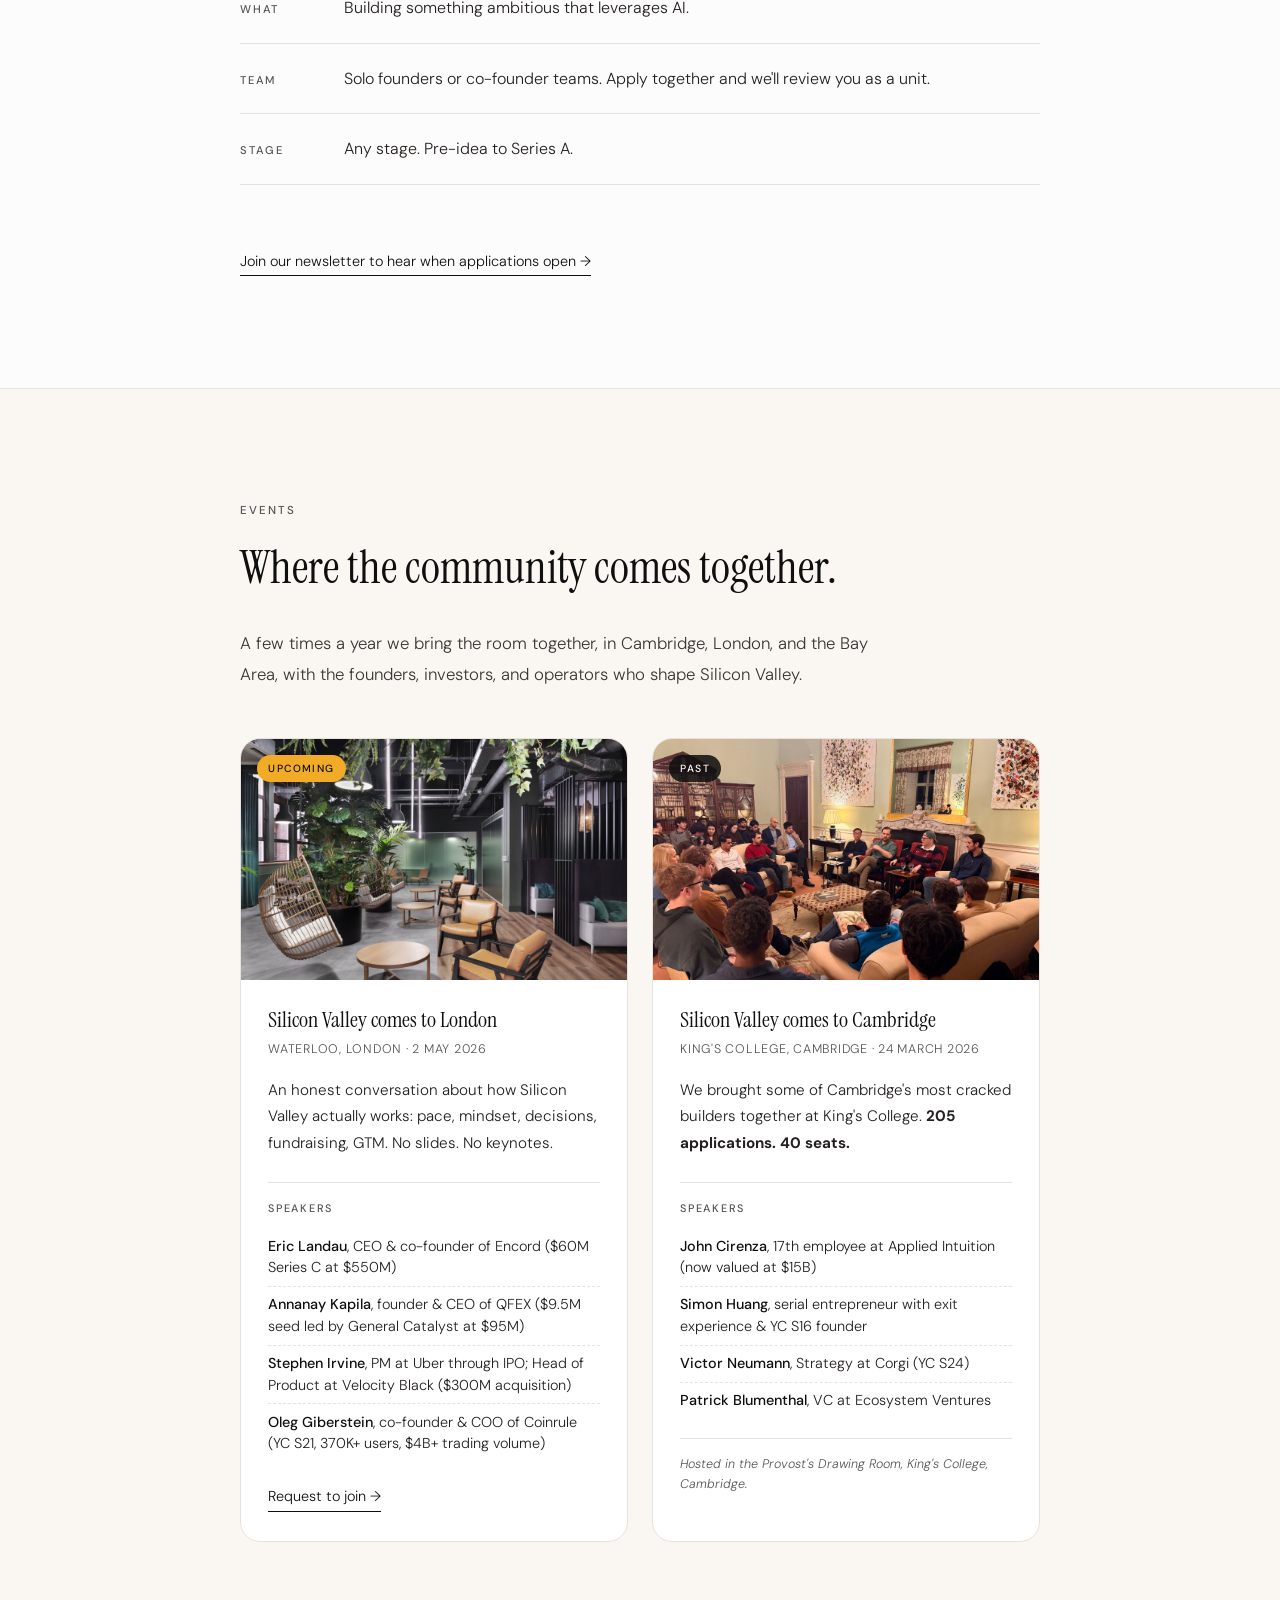
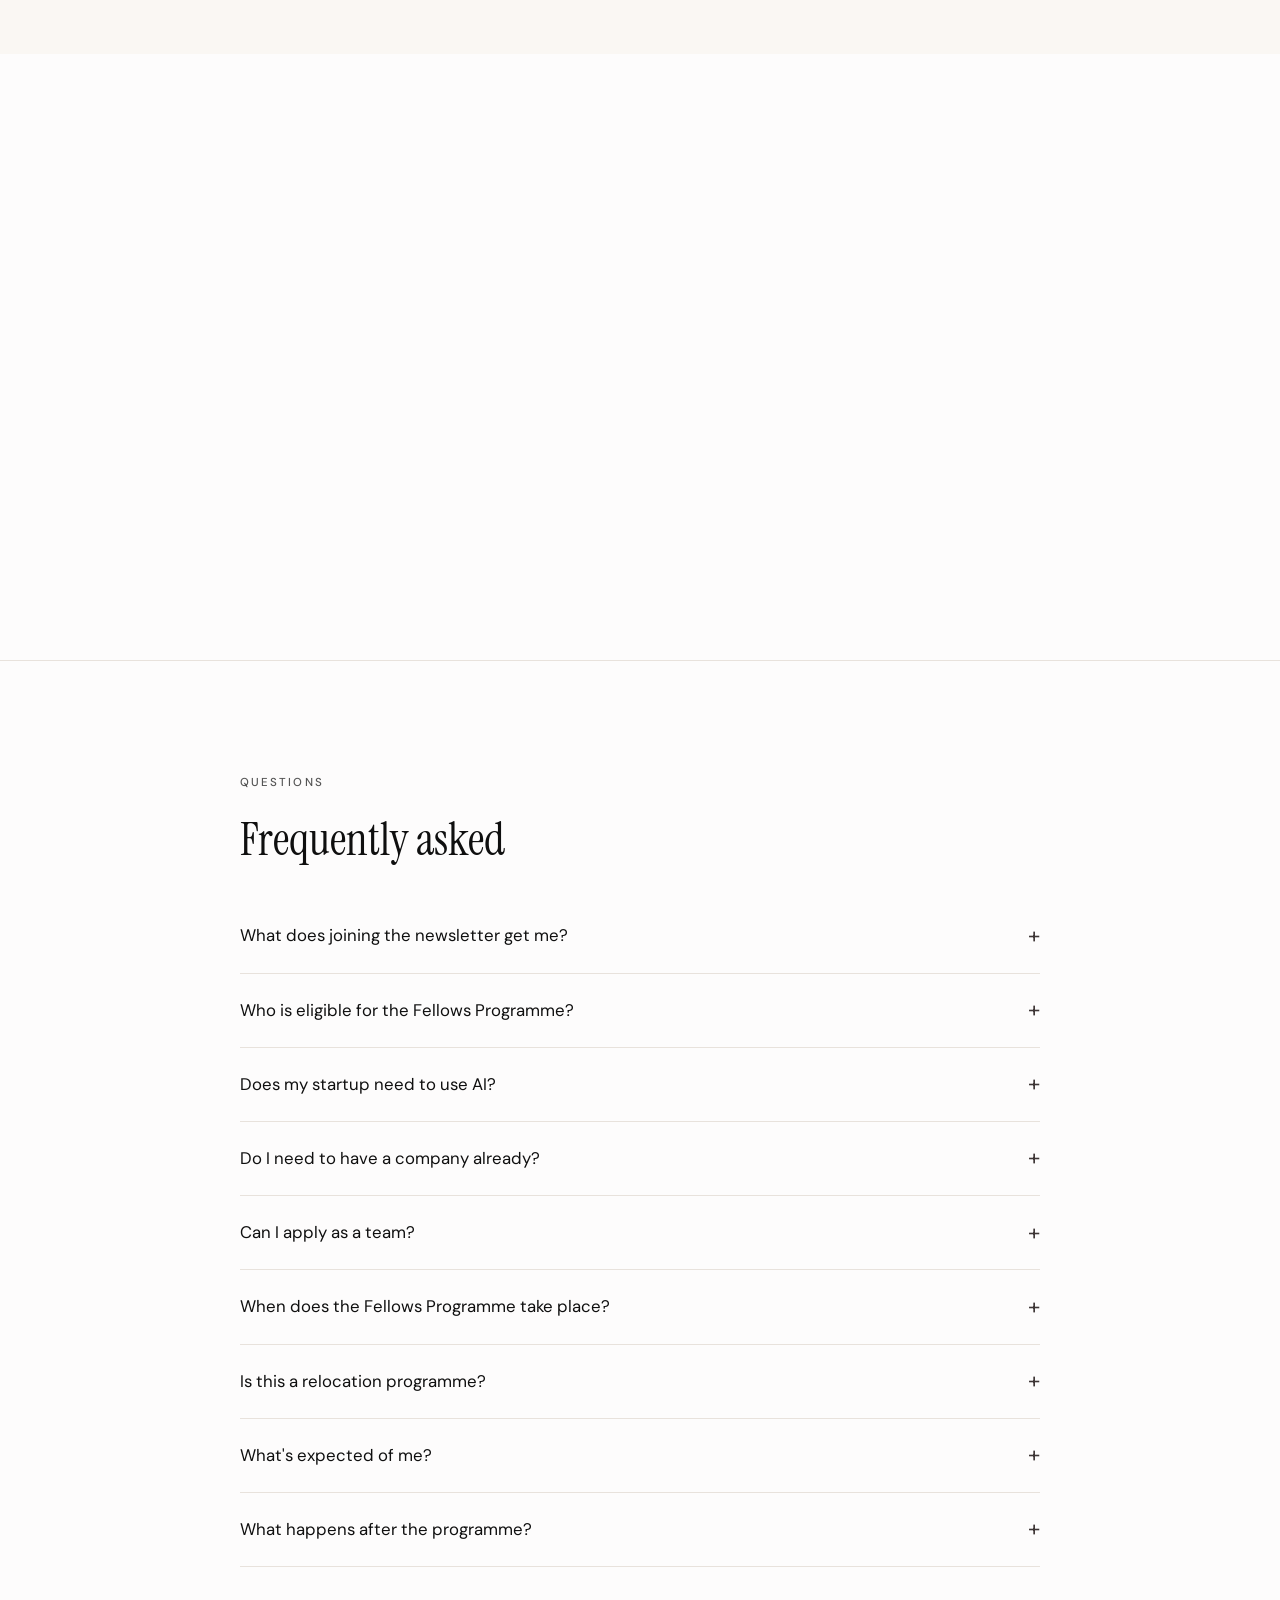
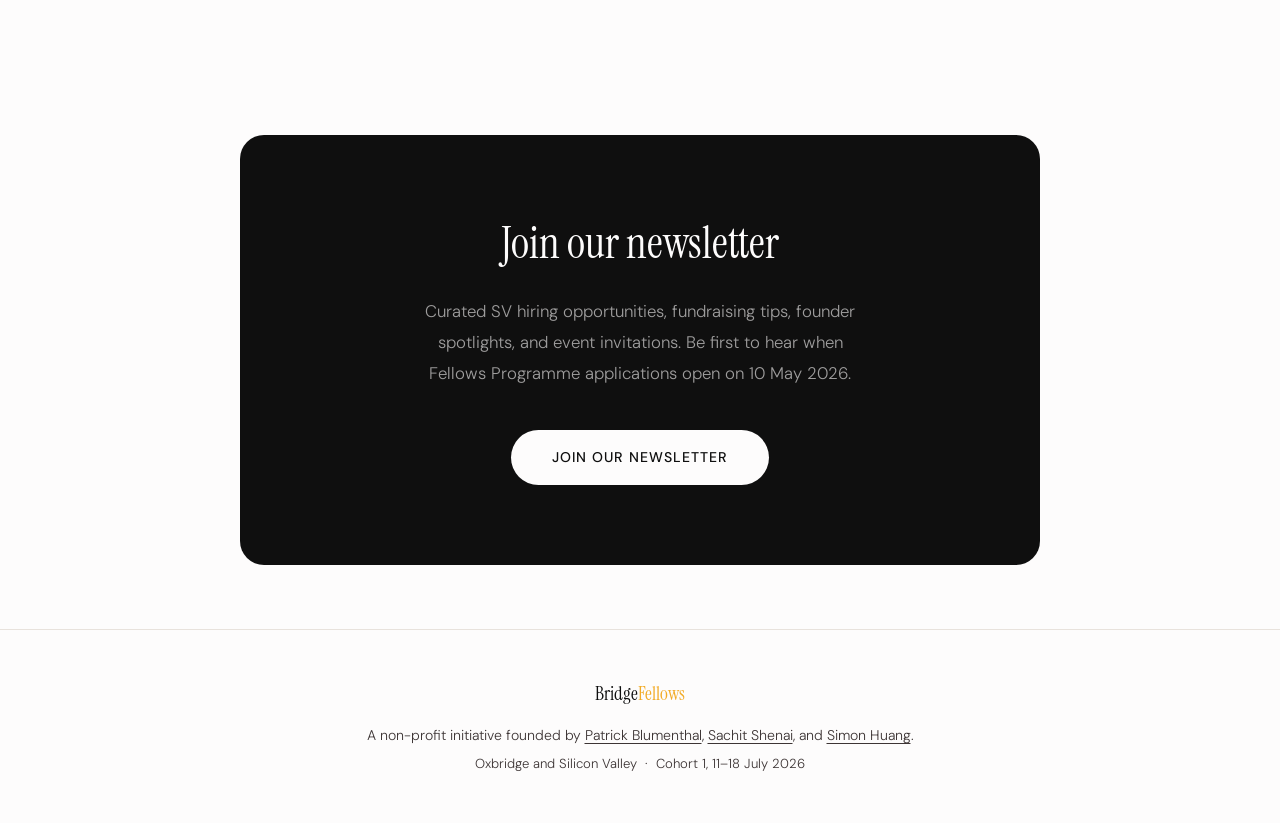
==== commit bbdcc5bb: "Reposition site for Oxbridge, newsletter CTA, and broader offerings Restructure index.html around th" ====
--- a/index.html
+++ b/index.html
@@ -3,8 +3,8 @@
 <head>
 <meta charset="UTF-8">
 <meta name="viewport" content="width=device-width, initial-scale=1.0, maximum-scale=5.0">
-<meta name="description" content="BridgeFellows sends Cambridge's best AI founders to Silicon Valley for one week.">
-<title>BridgeFellows</title>
+<meta name="description" content="BridgeFellows is the bridge between Oxbridge and Silicon Valley. A community of 100+ vetted Oxbridge founders, engineers, and builders.">
+<title>BridgeFellows &middot; Oxbridge and Silicon Valley</title>
 <link rel="preconnect" href="https://fonts.googleapis.com">
 <link rel="preconnect" href="https://fonts.gstatic.com" crossorigin>
 <link href="https://fonts.googleapis.com/css2?family=Instrument+Serif:ital@0;1&family=DM+Sans:ital,wght@0,300;0,400;0,500;0,600;1,300;1,400&display=swap" rel="stylesheet">
@@ -18,44 +18,69 @@
 <nav>
   <a href="#" class="nav-logo">Bridge<span>Fellows</span></a>
   <div class="nav-links">
-    <a href="#about">About</a>
+    <a href="#why">Why</a>
+    <a href="#what">What we do</a>
     <a href="#stories">Stories</a>
-    <a href="#program">Programme</a>
-    <a href="#who">Apply</a>
-    <a href="#faq">FAQ</a>
-    <a href="https://forms.gle/apttB17UWYKxEncDA" target="_blank" rel="noopener noreferrer" class="nav-cta">Join the Community</a>
+    <a href="#programme">Programme</a>
+    <a href="#events">Events</a>
+    <a href="https://forms.gle/apttB17UWYKxEncDA" target="_blank" rel="noopener noreferrer" class="nav-cta">Join our newsletter</a>
   </div>
 </nav>
 
 <!-- HERO -->
 <section class="hero">
   <div class="hero-inner">
-    <h1>We compress the Silicon Valley learning curve into one week.</h1>
-    <p class="hero-sub">Meet world-class founders, investors and operators and immerse yourself in the heart of Silicon Valley.</p>
-    <p class="hero-dates">Summer 2026 &nbsp;&middot;&nbsp; Applications open April 2026</p>
+    <h1>The bridge between Oxbridge and Silicon Valley</h1>
+    <p class="hero-sub">100+ vetted Oxbridge founders, engineers, and builders. Every July, ten of them spend a week inside Silicon Valley.</p>
     <a href="https://forms.gle/apttB17UWYKxEncDA" target="_blank" rel="noopener noreferrer" class="hero-cta">
-      Join the Community
+      Join our newsletter
     </a>
   </div>
 </section>
 
-<!-- WHY IT MATTERS -->
-<section class="about reveal" id="about">
-  <div class="section-inner">
-    <div class="section-label">Why It Matters</div>
-    <h2 class="section-title">You don't have to build there.<br>But you need to understand it.</h2>
-    <p>The San Francisco Bay Area accounts for roughly half of all global AI investment. OpenAI, Anthropic, Scale AI, Databricks, and most of the companies reshaping entire industries are within twenty miles of each other. That density isn't just capital. It's a culture, a pace, and a set of assumptions about what's possible that is genuinely difficult to absorb from the outside.</p>
-    <p>The default question in Silicon Valley isn't "where did you study?" It's "what are you building?" Ambition isn't something you moderate; it's the baseline. The feedback loops are faster. The tolerance for risk is higher. The permission to pursue an audacious idea without apologising for it is baked into every conversation.</p>
-    <p>For Cambridge AI founders, understanding that ecosystem is a competitive advantage regardless of where you end up building. The investors who fund the most ambitious AI companies are there. The founders who've navigated the research-to-product transition are there. The operators who know what breaks at scale are there. A week inside it gives you direct access to that knowledge and a network you can draw on for the rest of your career, whether you're building in Cambridge, London, San Francisco, or anywhere else.</p>
+<!-- WHY -->
+<section class="why reveal" id="why">
+  <div class="section-inner">
+    <div class="section-label">Why</div>
+    <h2 class="section-title">Oxbridge has the talent.<br><em>Silicon Valley has the scale.</em></h2>
+    <p>Some of the world's biggest AI companies started at Oxbridge. DeepMind. Cohere. Darktrace. What they all have in common: at a critical moment, the founders engaged directly with Silicon Valley, its capital, its customers, its operators.</p>
+    <p>Today most Oxbridge builders never get that kind of access. The Bay Area accounts for roughly half of all global AI investment. The investors, the operators, the founders who've already built and scaled, they're all there. Not knowing the ecosystem is a real disadvantage, regardless of where you build.</p>
+  </div>
+</section>
+
+<!-- WHAT WE DO -->
+<section class="what reveal" id="what">
+  <div class="section-inner">
+    <div class="section-label">What we do</div>
+    <h2 class="section-title">How we connect Oxbridge and Silicon Valley</h2>
+    <p class="what-intro">Four ways to connect with Silicon Valley, from a quick read in your inbox to a full week on the ground.</p>
+    <div class="what-grid">
+      <div class="what-card">
+        <div class="what-tag">Newsletter</div>
+        <p>Curated SV hiring opportunities, fundraising insights, and founder spotlights, straight to your inbox.</p>
+      </div>
+      <div class="what-card">
+        <div class="what-tag">Events</div>
+        <p>Founder mixers, panels, and fireside chats in Cambridge, London, and the Bay Area, with operators who've actually built there.</p>
+      </div>
+      <div class="what-card">
+        <div class="what-tag">Warm introductions</div>
+        <p>Direct intros to Silicon Valley investors, companies, and operators when you're ready for them.</p>
+      </div>
+      <div class="what-card what-card--flagship">
+        <div class="what-tag">Fellows Programme <span class="what-flag">Flagship</span></div>
+        <p>One-week Silicon Valley immersion. 10 Oxbridge founders selected each July. Direct access to the people who fund and build the world's biggest AI companies.</p>
+      </div>
+    </div>
   </div>
 </section>
 
 <!-- THE PATTERN -->
 <section class="stories-section reveal" id="stories">
   <div class="section-inner">
-    <div class="section-label">The Pattern</div>
-    <h2 class="section-title">Cambridge trains the technical minds.<br><em>Silicon Valley's ecosystem gives them the reach.</em></h2>
-    <p class="stories-intro">The Cambridge alumni who've built the most globally significant tech companies share a common thread: at a critical early moment, they engaged directly with Silicon Valley, its capital, its customers, its networks. Some built there. Some built here and sold there. Some ran dual operations from day one. The shape of the bridge looked different each time. What mattered was knowing the ecosystem well enough to use it.</p>
+    <div class="section-label">The pattern</div>
+    <h2 class="section-title">Founders who crossed the bridge.</h2>
+    <p class="stories-intro">The Oxbridge alumni who've built the most globally significant AI companies share one thing: at a critical early moment, they engaged directly with Silicon Valley. Some built there. Some built here and sold there. Some ran dual operations from day one. What mattered was knowing the ecosystem well enough to use it.</p>
 
     <div class="story-cards">
 
@@ -64,18 +89,18 @@
         <div class="story-content">
           <div class="story-acquisition">$<span class="story-count" data-target="650" data-suffix="M" data-decimals="0">650M</span> <span class="story-acquisition-label">Exit</span></div>
           <h3>Demis Hassabis</h3>
-          <div class="story-subtitle">DeepMind acquired by Google</div>
-          <p class="story-para">Demis left Cambridge with a PhD and an idea for a world-class AI research lab at a time when UK investors wouldn't take the meeting. He flew to Silicon Valley instead, where one dinner unlocked the first few million from an investor who understood the long-term bet. Google acquired DeepMind for $650M in 2014; in 2024 Demis received the Nobel Prize in Chemistry for AlphaFold.</p>
+          <div class="story-subtitle">Cambridge &middot; DeepMind acquired by Google</div>
+          <p class="story-para">Demis left Cambridge with a PhD and an idea for a world-class AI research lab at a time when UK investors wouldn't take the meeting. He flew to Silicon Valley instead, where one dinner unlocked the first few million from an investor who understood the long-term bet. Google acquired DeepMind for $650M in 2014. In 2024 Demis received the Nobel Prize in Chemistry for AlphaFold.</p>
         </div>
       </div>
 
       <div class="story-card story-reveal">
-        <div class="story-image" style="background-image: url('img/mike-lynch.jpg');"></div>
+        <div class="story-image" style="background-image: url('img/aidan-gomez.jpg');"></div>
         <div class="story-content">
-          <div class="story-acquisition">$<span class="story-count" data-target="11.1" data-suffix="B" data-decimals="1">11.1B</span> <span class="story-acquisition-label">Exit</span></div>
-          <h3>Mike Lynch</h3>
-          <div class="story-subtitle">Autonomy acquired by Hewlett-Packard</div>
-          <p class="story-para">Cambridge Natural Sciences graduate Mike Lynch built novel pattern-recognition software in a university lab, only for UK investors to dismiss it as too academic. He went straight to Silicon Valley and found enterprise buyers who immediately understood its value. Hewlett-Packard acquired Autonomy for $11.1B in 2011, the biggest UK tech exit of its era.</p>
+          <div class="story-acquisition">$<span class="story-count" data-target="6.8" data-suffix="B" data-decimals="1">6.8B</span> <span class="story-acquisition-label">Valuation</span></div>
+          <h3>Aidan Gomez</h3>
+          <div class="story-subtitle">Oxford &middot; Cohere</div>
+          <p class="story-para">An Oxford PhD, Aidan is a co-author of "Attention Is All You Need", the paper underpinning every modern LLM. He went on to co-found Cohere, raising early from Silicon Valley's top funds (a16z, Index) alongside Nvidia and Salesforce, and built one of the world's leading AI companies from a base that spans Toronto, London, and the Bay Area.</p>
         </div>
       </div>
 
@@ -84,50 +109,106 @@
         <div class="story-content">
           <div class="story-acquisition">$<span class="story-count" data-target="5.3" data-suffix="B" data-decimals="1">5.3B</span> <span class="story-acquisition-label">Exit</span></div>
           <h3>Poppy Gustafsson</h3>
-          <div class="story-subtitle">Darktrace acquired by Thoma Bravo</div>
-          <p class="story-para">In 2013, a team of Cambridge mathematicians had a radical AI approach to cybersecurity but no path to market. Poppy built the company with dual headquarters from day one: Cambridge for research and engineering, San Francisco for customers and investors. Darktrace IPO'd in 2021 at £2.5B and was acquired by Thoma Bravo for $5.3B in 2024.</p>
-        </div>
-      </div>
-
-    </div>
-  </div>
-</section>
-
-<!-- THE PROGRAMME -->
-<section class="program reveal" id="program">
-  <div class="section-inner">
-    <div class="section-label">The Programme</div>
-    <h2 class="section-title">One week that changes everything</h2>
+          <div class="story-subtitle">Cambridge &middot; Darktrace acquired by Thoma Bravo</div>
+          <p class="story-para">In 2013, a team of Cambridge mathematicians had a radical AI approach to cybersecurity but no path to market. Poppy built the company with dual headquarters from day one: Cambridge for research and engineering, San Francisco for customers and investors. Darktrace IPO'd in 2021 at &pound;2.5B and was acquired by Thoma Bravo for $5.3B in 2024.</p>
+        </div>
+      </div>
+
+    </div>
+  </div>
+</section>
+
+<!-- THE FELLOWS PROGRAMME -->
+<section class="programme reveal" id="programme">
+  <div class="section-inner">
+    <div class="section-label">Flagship Programme</div>
+    <h2 class="section-title">One week in Silicon Valley<br><em>that changes what you build.</em></h2>
+    <div class="programme-meta">
+      <div><span class="programme-meta-label">Dates</span><span>11&ndash;18 July 2026</span></div>
+      <div><span class="programme-meta-label">Cohort</span><span>10 founders</span></div>
+      <div><span class="programme-meta-label">Applications</span><span>Open 10 May 2026 &middot; Rolling review</span></div>
+    </div>
     <p>Most of what gets called a "Silicon Valley experience" is tourism: panels, group tours, a lanyard. This isn't that.</p>
-    <p>The BridgeFellows week is built around direct access. Small-group and 1:1 time with AI founders who've raised from top-tier funds and hit the same walls you're about to face. Investors who write early checks into AI companies and can tell you in plain terms what they're actually looking for. Operators who've scaled AI teams from five people to five hundred and have specific, hard-won opinions about what breaks and when.</p>
-    <p>You'll visit companies that didn't exist four years ago and now have two hundred people, and see what operating at that velocity actually looks like from the inside. You'll pitch, get torn apart constructively, rebuild your thinking, and pitch again. The conversations that matter most happen in the gaps, over breakfast, after sessions, walking between buildings, and you'll be in all of them.</p>
-    <p>You'll also get a ground-level feel for what it's like to live and work inside this ecosystem: the pace, the culture, the social infrastructure around which everything operates. That firsthand calibration is something no podcast, no book, and no secondhand account can give you. It changes how you think about what you're building and where.</p>
-  </div>
-</section>
-
-<!-- WHO WE SELECT -->
-<section class="who reveal" id="who">
-  <div class="section-inner">
-    <div class="section-label">The Bar</div>
-    <h2 class="section-title">Ten spots per cohort.</h2>
-    <p>Cambridge produces some of the sharpest technical minds anywhere. What we're looking for is the subset who are ready to do something serious with that: founders who move fast, think clearly under uncertainty, and are already building something, even if it's early.</p>
-    <div class="eligibility-rows">
-      <div class="eligibility-row">
-        <span class="elig-label">Who</span>
-        <span class="elig-value">Current Cambridge student or alumnus. Undergraduate, Masters, PhD, any department.</span>
-      </div>
-      <div class="eligibility-row">
-        <span class="elig-label">What</span>
-        <span class="elig-value">AI is central to what you're building. Not a feature, not a talking point. The core of the product.</span>
-      </div>
-      <div class="eligibility-row">
-        <span class="elig-label">Team</span>
-        <span class="elig-value">Solo founders or co-founder teams. Apply together and we'll review you as a unit.</span>
-      </div>
-      <div class="eligibility-row">
-        <span class="elig-label">Stage</span>
-        <span class="elig-value">Any stage. Pre-revenue, pre-incorporation, side project, research spin-out. Conviction matters, not traction.</span>
-      </div>
+    <p>The BridgeFellows week is built around direct access. Small-group and 1:1 time with AI founders who've raised from top-tier funds. Investors who write early checks into AI companies and can tell you in plain terms what they're actually looking for. Operators who've scaled AI teams from five people to five hundred.</p>
+    <p>You'll visit companies that didn't exist four years ago and now have two hundred people. You'll pitch, get torn apart constructively, rebuild your thinking, and pitch again. You'll get a ground-level feel for the pace, the culture, and the social infrastructure around which everything operates.</p>
+
+    <div class="programme-bar">
+      <div class="section-label">The bar</div>
+      <h3>Ten spots per cohort. We pick for conviction, clarity under uncertainty, and momentum.</h3>
+      <div class="eligibility-rows">
+        <div class="eligibility-row">
+          <span class="elig-label">Who</span>
+          <span class="elig-value">Current Oxford or Cambridge student or alumnus.</span>
+        </div>
+        <div class="eligibility-row">
+          <span class="elig-label">What</span>
+          <span class="elig-value">Building something ambitious that leverages AI.</span>
+        </div>
+        <div class="eligibility-row">
+          <span class="elig-label">Team</span>
+          <span class="elig-value">Solo founders or co-founder teams. Apply together and we'll review you as a unit.</span>
+        </div>
+        <div class="eligibility-row">
+          <span class="elig-label">Stage</span>
+          <span class="elig-value">Any stage. Pre-idea to Series A.</span>
+        </div>
+      </div>
+      <a href="https://forms.gle/apttB17UWYKxEncDA" target="_blank" rel="noopener noreferrer" class="programme-cta">Join our newsletter to hear when applications open &rarr;</a>
+    </div>
+  </div>
+</section>
+
+<!-- COMMUNITY & EVENTS -->
+<section class="events reveal" id="events">
+  <div class="section-inner">
+    <div class="section-label">Events</div>
+    <h2 class="section-title">Where the community comes together.</h2>
+    <p class="events-intro">A few times a year we bring the room together, in Cambridge, London, and the Bay Area, with the founders, investors, and operators who shape Silicon Valley.</p>
+
+    <div class="event-cards">
+
+      <article class="event-card">
+        <div class="event-image" style="background-image: url('img/event-london.avif');">
+          <span class="event-tag event-tag--upcoming">Upcoming</span>
+        </div>
+        <div class="event-content">
+          <h3>Silicon Valley comes to London</h3>
+          <div class="event-meta">Waterloo, London &middot; 2 May 2026</div>
+          <p>An honest conversation about how Silicon Valley actually works: pace, mindset, decisions, fundraising, GTM. No slides. No keynotes.</p>
+          <div class="event-highlights">
+            <div class="event-highlights-label">Speakers</div>
+            <ul class="event-speakers">
+              <li><strong>Eric Landau</strong>, CEO &amp; co-founder of Encord ($60M Series C at $550M)</li>
+              <li><strong>Annanay Kapila</strong>, founder &amp; CEO of QFEX ($9.5M seed led by General Catalyst at $95M)</li>
+              <li><strong>Stephen Irvine</strong>, PM at Uber through IPO; Head of Product at Velocity Black ($300M acquisition)</li>
+              <li><strong>Oleg Giberstein</strong>, co-founder &amp; COO of Coinrule (YC S21, 370K+ users, $4B+ trading volume)</li>
+            </ul>
+          </div>
+          <a href="https://luma.com/eh9ip1tn" target="_blank" rel="noopener noreferrer" class="event-cta">Request to join &rarr;</a>
+        </div>
+      </article>
+
+      <article class="event-card">
+        <div class="event-image" style="background-image: url('img/event-kings-college.jpg');">
+          <span class="event-tag event-tag--past">Past</span>
+        </div>
+        <div class="event-content">
+          <h3>Silicon Valley comes to Cambridge</h3>
+          <div class="event-meta">King's College, Cambridge &middot; 24 March 2026</div>
+          <p>We brought some of Cambridge's most cracked builders together at King's College. <strong>205 applications. 40 seats.</strong></p>
+          <div class="event-highlights">
+            <div class="event-highlights-label">Speakers</div>
+            <ul class="event-speakers">
+              <li><strong>John Cirenza</strong>, 17th employee at Applied Intuition (now valued at $15B)</li>
+              <li><strong>Simon Huang</strong>, serial entrepreneur with exit experience &amp; YC S16 founder</li>
+              <li><strong>Victor Neumann</strong>, Strategy at Corgi (YC S24)</li>
+              <li><strong>Patrick Blumenthal</strong>, VC at Ecosystem Ventures</li>
+            </ul>
+          </div>
+          <div class="event-footnote">Hosted in the Provost's Drawing Room, King's College, Cambridge.</div>
+        </div>
+      </article>
+
     </div>
   </div>
 </section>
@@ -135,9 +216,9 @@
 <!-- ECOSYSTEM -->
 <section class="ecosystem reveal" id="ecosystem">
   <div class="section-inner">
-    <div class="section-label">The Ecosystem</div>
-    <h2 class="section-title">Rooted in Cambridge's builder community</h2>
-    <p class="ecosystem-intro">Societies and organisations that support our mission and help us stay connected to Cambridge's most ambitious founders.</p>
+    <div class="section-label">The ecosystem</div>
+    <h2 class="section-title">Rooted in Oxbridge's builder community</h2>
+    <p class="ecosystem-intro">Societies and organisations that support our mission and help us stay connected to Oxbridge's most ambitious founders.</p>
     <div class="ecosystem-logos">
       <a href="https://www.cutec.io/" target="_blank" rel="noopener noreferrer" class="ecosystem-logo">
         <img src="img/logo-cutec.jpeg" alt="Cambridge University Technology and Enterprise Club">
@@ -151,6 +232,9 @@
       <a href="https://www.oxbridgeaix.uk/" target="_blank" rel="noopener noreferrer" class="ecosystem-logo ecosystem-logo--lg">
         <img src="img/logo-oxbridgeaix.png" alt="Oxbridge AIX">
       </a>
+      <a href="https://camftl.com/" target="_blank" rel="noopener noreferrer" class="ecosystem-logo">
+        <img src="img/logo-ftl.jpeg" alt="Frontier Technologies Laboratory, University of Cambridge">
+      </a>
     </div>
   </div>
 </section>
@@ -162,12 +246,16 @@
     <h2 class="section-title">Frequently asked</h2>
 
     <div class="faq-item">
-      <div class="faq-q">Who is eligible to apply?</div>
-      <div class="faq-a"><p>Current Cambridge students and alumni at any level: undergraduate, Masters, or PhD. All departments. If you're Cambridge-connected and building something serious with AI at its core, apply.</p></div>
+      <div class="faq-q">What does joining the newsletter get me?</div>
+      <div class="faq-a"><p>Curated SV hiring opportunities, fundraising insights, founder spotlights, and event invitations. Newsletter members are first to hear when Fellows Programme applications open on 10 May 2026.</p></div>
+    </div>
+    <div class="faq-item">
+      <div class="faq-q">Who is eligible for the Fellows Programme?</div>
+      <div class="faq-a"><p>Current Oxford or Cambridge students and alumni. If you're Oxbridge-connected and building something ambitious that leverages AI, apply.</p></div>
     </div>
     <div class="faq-item">
       <div class="faq-q">Does my startup need to use AI?</div>
-      <div class="faq-a"><p>Yes, for this cohort. AI needs to be central to what you're building, not a feature, not a marketing angle. The vertical doesn't matter. The depth of AI integration does.</p></div>
+      <div class="faq-a"><p>AI should play a real role in what you're building. The vertical doesn't matter, and we're not strict about how deep, but it should be more than a marketing angle.</p></div>
     </div>
     <div class="faq-item">
       <div class="faq-q">Do I need to have a company already?</div>
@@ -178,12 +266,12 @@
       <div class="faq-a"><p>Yes. Apply with your co-founder(s) and mention your team in the application. We'll consider you together.</p></div>
     </div>
     <div class="faq-item">
-      <div class="faq-q">When does it take place?</div>
-      <div class="faq-a"><p>July 2026. Applications are reviewed on a rolling basis. Exact dates confirmed with selected fellows.</p></div>
+      <div class="faq-q">When does the Fellows Programme take place?</div>
+      <div class="faq-a"><p>11&ndash;18 July 2026. Applications open 10 May 2026 and are reviewed on a rolling basis.</p></div>
     </div>
     <div class="faq-item">
       <div class="faq-q">Is this a relocation programme?</div>
-      <div class="faq-a"><p>No. Where you build your company is entirely your decision. Some founders who go through this week end up in San Francisco. Most don't. The point is that you leave knowing both ecosystems well enough to make that call on your own terms, and to use both, regardless of where you're based.</p></div>
+      <div class="faq-a"><p>No. Where you build your company is entirely your decision. Some founders who go through this week end up in San Francisco. Most don't. The point is that you leave knowing both ecosystems well enough to make that call on your own terms.</p></div>
     </div>
     <div class="faq-item">
       <div class="faq-q">What's expected of me?</div>
@@ -191,18 +279,18 @@
     </div>
     <div class="faq-item">
       <div class="faq-q">What happens after the programme?</div>
-      <div class="faq-a"><p>A short-term action plan, follow-up introductions, and ongoing check-ins to make sure the week translates into concrete progress.</p></div>
+      <div class="faq-a"><p>A short-term action plan, follow-up introductions, and ongoing check-ins to make sure the week translates into concrete progress, plus a permanent seat in the BridgeFellows community.</p></div>
     </div>
   </div>
 </section>
 
 <!-- FINAL CTA -->
-<section class="cta-section reveal" id="waitlist">
+<section class="cta-section reveal" id="newsletter">
   <div class="section-inner">
     <div class="cta-card">
-<h2 class="cta-title">Join the BridgeFellows Community</h2>
-      <p class="cta-body">We share curated startup hiring opportunities, fundraising news and tips, and event notifications — and community members can apply for our one-week Silicon Valley fast track programme.</p>
-      <a href="https://forms.gle/apttB17UWYKxEncDA" target="_blank" rel="noopener noreferrer" class="cta-btn">Join the Community</a>
+      <h2 class="cta-title">Join our newsletter</h2>
+      <p class="cta-body">Curated SV hiring opportunities, fundraising tips, founder spotlights, and event invitations. Be first to hear when Fellows Programme applications open on 10 May 2026.</p>
+      <a href="https://forms.gle/apttB17UWYKxEncDA" target="_blank" rel="noopener noreferrer" class="cta-btn">Join our newsletter</a>
     </div>
   </div>
 </section>
@@ -210,8 +298,8 @@
 <!-- FOOTER -->
 <footer>
   <div class="footer-logo">Bridge<span>Fellows</span></div>
-  <p class="footer-founders">A non-profit initiative founded by <a href="https://www.linkedin.com/in/simonxiaohuang/" target="_blank" rel="noopener noreferrer">Simon Huang</a>, <a href="https://www.linkedin.com/in/patrick-blumenthal/" target="_blank" rel="noopener noreferrer">Patrick Blumenthal</a>, and <a href="https://www.linkedin.com/in/sachitshenai/" target="_blank" rel="noopener noreferrer">Sachit Shenai</a>.</p>
-  <p>Cambridge &rarr; Silicon Valley &nbsp;&middot;&nbsp; Cohort 1, Summer 2026</p>
+  <p class="footer-founders">A non-profit initiative founded by <a href="https://www.linkedin.com/in/patrick-blumenthal/" target="_blank" rel="noopener noreferrer">Patrick Blumenthal</a>, <a href="https://www.linkedin.com/in/sachitshenai/" target="_blank" rel="noopener noreferrer">Sachit Shenai</a>, and <a href="https://www.linkedin.com/in/simonxiaohuang/" target="_blank" rel="noopener noreferrer">Simon Huang</a>.</p>
+  <p>Oxbridge and Silicon Valley &nbsp;&middot;&nbsp; Cohort 1, 11&ndash;18 July 2026</p>
 </footer>
 
 <script src="js/main.js"></script>
--- a/css/styles.css
+++ b/css/styles.css
@@ -366,9 +366,12 @@
   display: flex;
   align-items: center;
   justify-content: center;
-  gap: 3rem;
-  flex-wrap: nowrap;
-}
+  gap: 2.5rem 3rem;
+  flex-wrap: wrap;
+  max-width: 720px;
+  margin: 0 auto;
+}
+.ecosystem-logo { flex: 0 0 auto; }
 .ecosystem-logo {
   display: flex;
   align-items: center;
@@ -532,6 +535,270 @@
   transform: translateY(0);
 }
 
+/* ---- WHY ---- */
+.why { border-top: 1px solid var(--border); }
+.why .section-inner p {
+  font-size: 1.1rem;
+  color: var(--text-body);
+  line-height: 1.85;
+  margin-bottom: 1.4rem;
+  font-weight: 300;
+}
+.why-closer {
+  font-size: 1.1rem !important;
+  color: var(--fg) !important;
+  font-weight: 400 !important;
+  margin-top: 0.6rem;
+}
+
+/* ---- WHAT WE DO ---- */
+.what { border-top: 1px solid var(--border); }
+.what-intro {
+  font-size: 1rem;
+  color: var(--muted);
+  line-height: 1.8;
+  margin-bottom: 2.5rem;
+  font-weight: 300;
+  max-width: 640px;
+}
+.what-grid {
+  display: grid;
+  grid-template-columns: repeat(2, 1fr);
+  gap: 1rem;
+}
+.what-card {
+  background: var(--card-bg);
+  border: 1px solid var(--border);
+  border-radius: 16px;
+  padding: 1.6rem 1.6rem 1.7rem;
+  display: flex;
+  flex-direction: column;
+  gap: 0.7rem;
+  transition: box-shadow 0.3s, transform 0.3s;
+}
+.what-card:hover {
+  box-shadow: 0 6px 24px rgba(0, 0, 0, 0.06);
+  transform: translateY(-2px);
+}
+.what-card--flagship {
+  border-color: var(--fg);
+  border-width: 1.5px;
+}
+.what-tag {
+  font-family: var(--serif);
+  font-size: 1.25rem;
+  color: var(--fg);
+  display: flex;
+  align-items: center;
+  gap: 0.6rem;
+  flex-wrap: wrap;
+  line-height: 1.3;
+}
+.what-flag {
+  font-family: var(--sans);
+  font-size: 0.62rem;
+  letter-spacing: 0.16em;
+  text-transform: uppercase;
+  color: var(--accent);
+  background: rgba(242, 171, 38, 0.18);
+  padding: 0.2rem 0.6rem;
+  border-radius: 50px;
+  font-weight: 500;
+}
+.what-card p {
+  font-size: 0.95rem;
+  line-height: 1.7;
+  color: var(--text-body);
+  font-weight: 300;
+}
+
+/* ---- PROGRAMME META + BAR ---- */
+.programme { border-top: 1px solid var(--border); }
+.programme .section-inner > p {
+  font-size: 1.1rem;
+  color: var(--text-body);
+  line-height: 1.9;
+  margin-bottom: 1.5rem;
+  font-weight: 300;
+}
+.programme-meta {
+  display: flex;
+  flex-wrap: wrap;
+  gap: 2rem 2.5rem;
+  margin: 0 0 2.5rem;
+  padding: 1.2rem 0;
+  border-top: 1px solid var(--border);
+  border-bottom: 1px solid var(--border);
+}
+.programme-meta > div {
+  display: flex;
+  flex-direction: column;
+  gap: 0.25rem;
+}
+.programme-meta-label {
+  font-size: 0.68rem;
+  letter-spacing: 0.16em;
+  text-transform: uppercase;
+  color: var(--label);
+  font-weight: 500;
+}
+.programme-meta > div > span:not(.programme-meta-label) {
+  font-size: 0.95rem;
+  color: var(--fg);
+  font-weight: 400;
+}
+.programme-bar {
+  margin-top: 3.5rem;
+  padding-top: 2.5rem;
+  border-top: 1px solid var(--border);
+}
+.programme-bar h3 {
+  font-family: var(--serif);
+  font-size: clamp(1.4rem, 2.5vw, 1.8rem);
+  font-weight: 400;
+  line-height: 1.35;
+  color: var(--fg);
+  margin-bottom: 1rem;
+}
+.programme-cta {
+  display: inline-block;
+  margin-top: 1.5rem;
+  font-size: 0.9rem;
+  color: var(--fg);
+  text-decoration: none;
+  border-bottom: 1px solid var(--fg);
+  padding-bottom: 2px;
+  transition: color 0.2s, border-color 0.2s;
+}
+.programme-cta:hover { color: var(--accent); border-color: var(--accent); }
+
+/* ---- EVENTS ---- */
+.events { border-top: 1px solid var(--border); background: #faf7f3; }
+.events-intro {
+  font-size: 1.05rem;
+  color: var(--muted);
+  line-height: 1.85;
+  margin-bottom: 3rem;
+  font-weight: 300;
+  max-width: 640px;
+}
+.event-cards {
+  display: grid;
+  grid-template-columns: repeat(2, 1fr);
+  gap: 1.5rem;
+}
+.event-card {
+  background: var(--card-bg);
+  border: 1px solid var(--border);
+  border-radius: 20px;
+  overflow: hidden;
+  display: flex;
+  flex-direction: column;
+}
+.event-image {
+  position: relative;
+  width: 100%;
+  aspect-ratio: 16 / 10;
+  background-size: cover;
+  background-position: center;
+  background-color: #e8e2dc;
+}
+.event-tag {
+  position: absolute;
+  top: 1rem;
+  left: 1rem;
+  font-size: 0.65rem;
+  letter-spacing: 0.14em;
+  text-transform: uppercase;
+  font-weight: 500;
+  padding: 0.3rem 0.7rem;
+  border-radius: 50px;
+  background: rgba(15, 15, 15, 0.85);
+  color: var(--bg);
+}
+.event-tag--upcoming {
+  background: var(--accent);
+  color: var(--fg);
+}
+.event-content {
+  padding: 1.6rem 1.7rem 1.8rem;
+  display: flex;
+  flex-direction: column;
+  flex: 1;
+}
+.event-content h3 {
+  font-family: var(--serif);
+  font-size: 1.35rem;
+  font-weight: 400;
+  margin-bottom: 0.35rem;
+  color: var(--fg);
+  line-height: 1.3;
+}
+.event-meta {
+  font-size: 0.78rem;
+  letter-spacing: 0.06em;
+  color: var(--label);
+  margin-bottom: 1rem;
+  text-transform: uppercase;
+}
+.event-content > p {
+  font-size: 0.95rem;
+  color: var(--text-body);
+  line-height: 1.75;
+  margin-bottom: 1.2rem;
+  font-weight: 300;
+}
+.event-highlights {
+  margin-top: 0.4rem;
+  padding-top: 1rem;
+  border-top: 1px solid var(--border);
+}
+.event-highlights-label {
+  font-size: 0.68rem;
+  letter-spacing: 0.16em;
+  text-transform: uppercase;
+  color: var(--label);
+  font-weight: 500;
+  margin-bottom: 0.7rem;
+}
+.event-highlights ul {
+  list-style: none;
+  padding: 0;
+  margin: 0;
+}
+.event-highlights li {
+  font-size: 0.88rem;
+  color: var(--text-body);
+  padding: 0.32rem 0;
+  border-bottom: 1px dashed var(--border);
+  font-weight: 300;
+  line-height: 1.5;
+}
+.event-highlights li:last-child { border-bottom: none; }
+.event-speakers li { font-size: 0.9rem; padding: 0.45rem 0; }
+.event-speakers li strong { color: var(--fg); font-weight: 500; }
+.event-footnote {
+  margin-top: 1.2rem;
+  padding-top: 1rem;
+  border-top: 1px solid var(--border);
+  font-size: 0.78rem;
+  color: var(--label);
+  font-style: italic;
+  line-height: 1.6;
+}
+.event-cta {
+  display: inline-block;
+  margin-top: 1.4rem;
+  font-size: 0.9rem;
+  color: var(--fg);
+  text-decoration: none;
+  border-bottom: 1px solid var(--fg);
+  padding-bottom: 2px;
+  transition: color 0.2s, border-color 0.2s;
+  align-self: flex-start;
+}
+.event-cta:hover { color: var(--accent); border-color: var(--accent); }
+
 /* ---- RESPONSIVE: TABLET ---- */
 @media (min-width: 769px) and (max-width: 1024px) {
   nav { padding: 1.4rem 2.5rem; }
@@ -539,6 +806,7 @@
   .story-cards { gap: 1rem; }
   .story-acquisition { font-size: 1.8rem; }
   .cta-card { padding: 4rem 3.5rem; }
+  .what-grid { grid-template-columns: repeat(2, 1fr); }
 }
 
 /* ---- RESPONSIVE: MOBILE ---- */
@@ -592,6 +860,15 @@
   .cta-title { font-size: 1.7rem; line-height: 1.35; }
 
   footer { padding: 2.5rem 1.5rem; }
+
+  .what-grid { grid-template-columns: 1fr; gap: 0.8rem; }
+
+  .programme-meta { gap: 1rem 2rem; }
+  .programme-bar { margin-top: 2.5rem; padding-top: 2rem; }
+
+  .event-cards { grid-template-columns: 1fr; gap: 1.2rem; }
+  .event-content { padding: 1.3rem 1.4rem 1.5rem; }
+  .event-content h3 { font-size: 1.2rem; }
 }
 
 /* ---- RESPONSIVE: SMALL PHONES ---- */
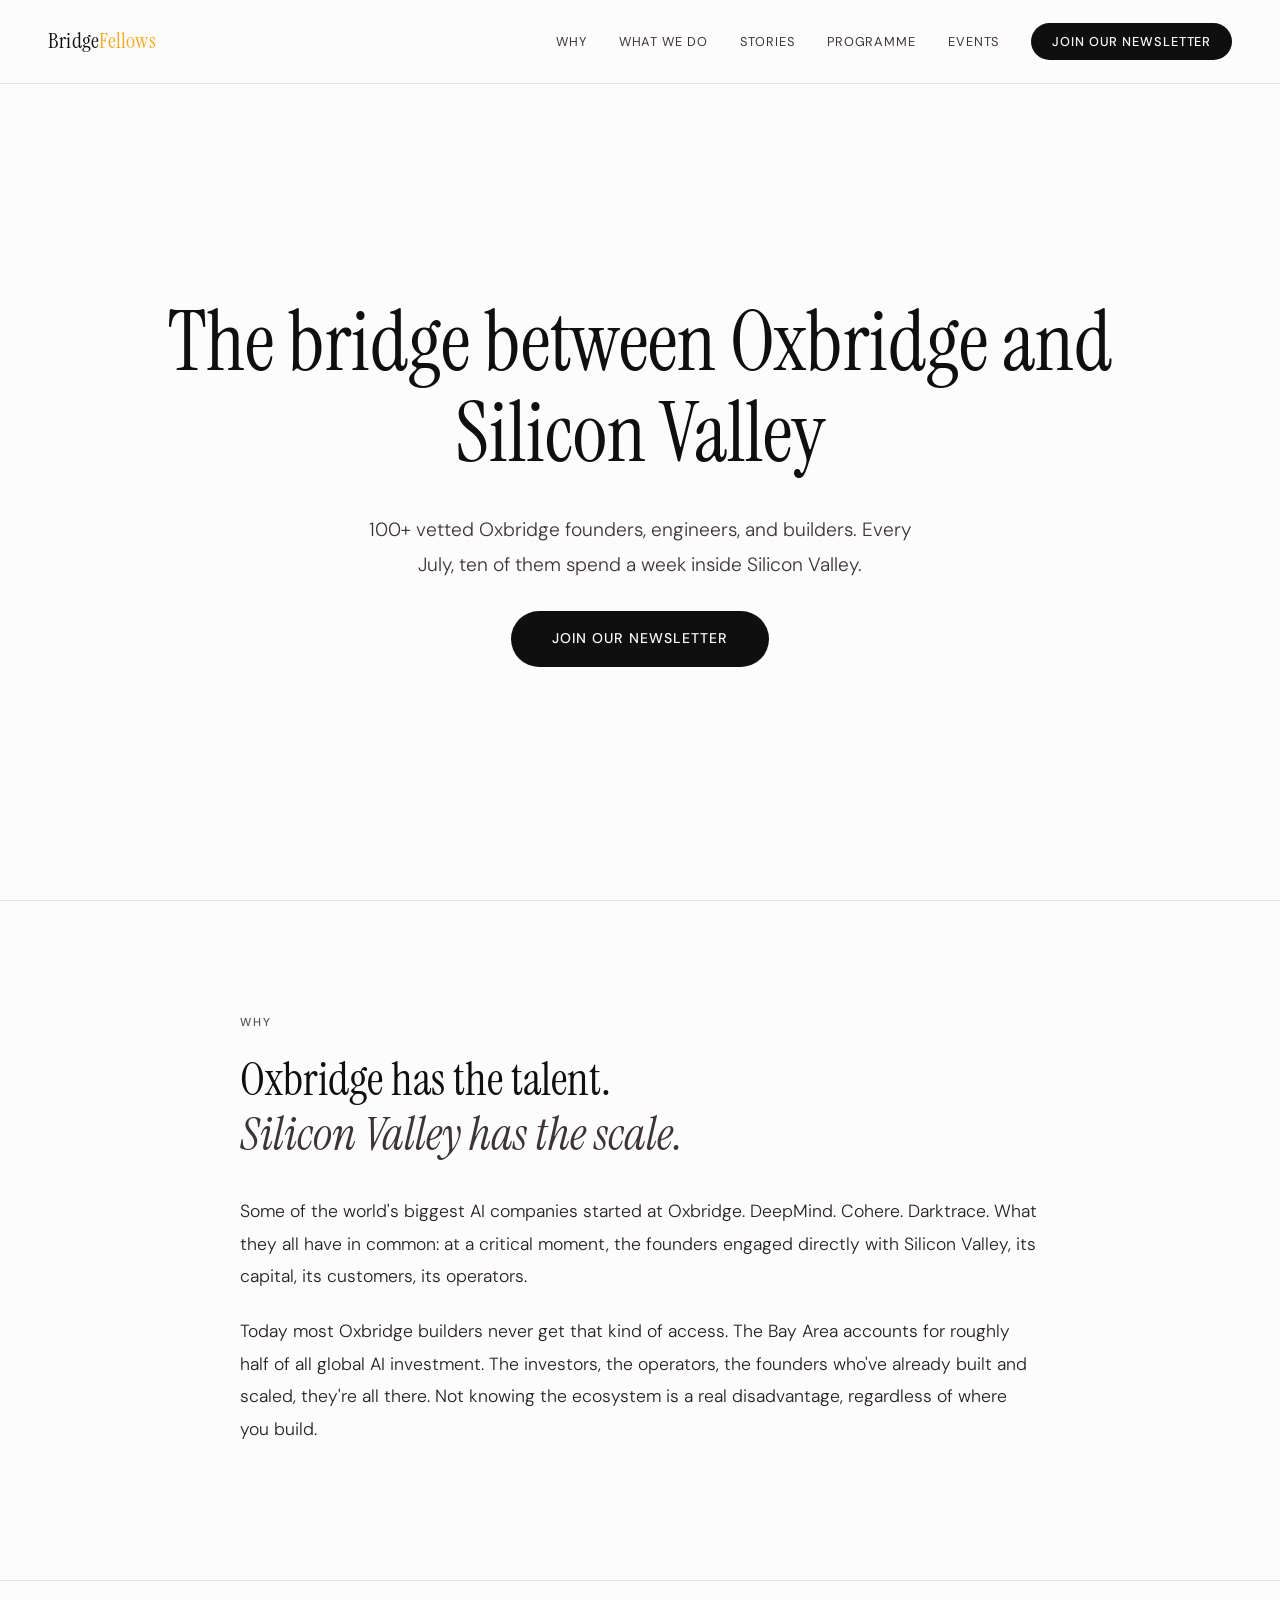
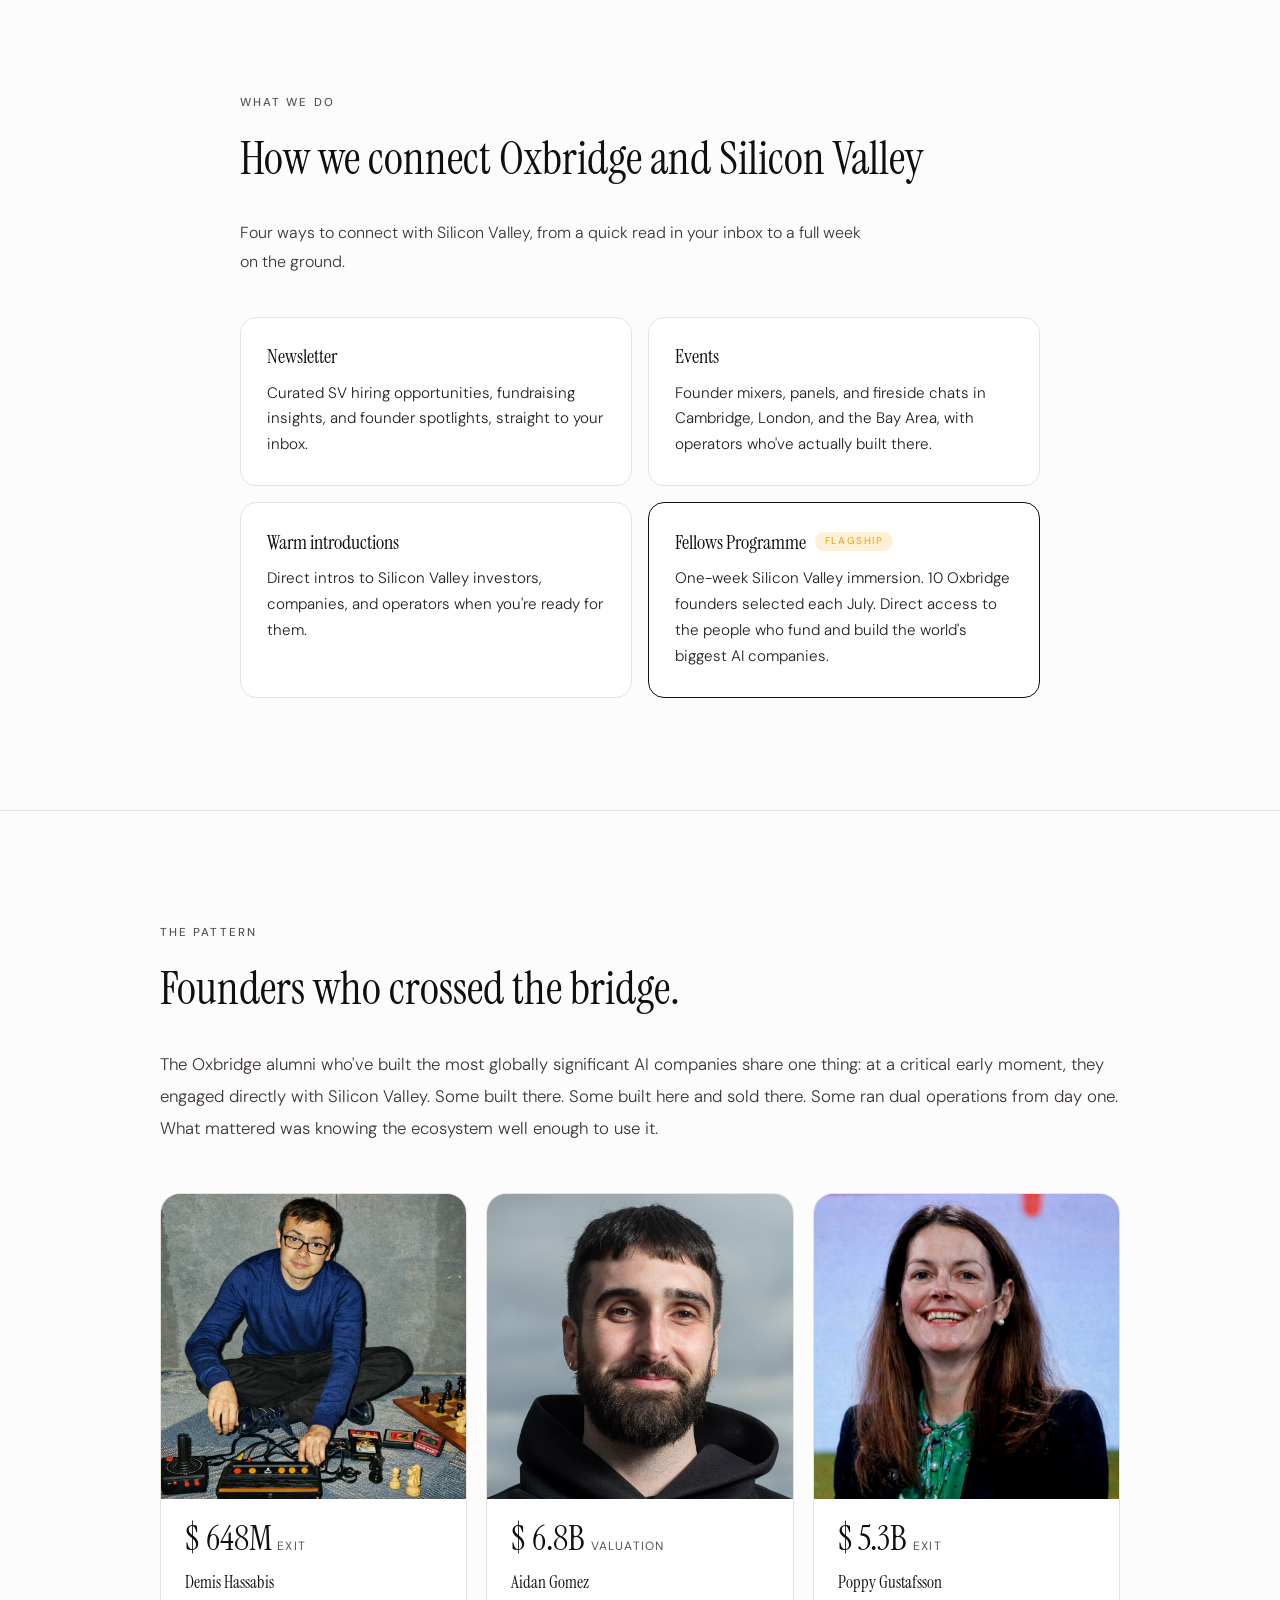
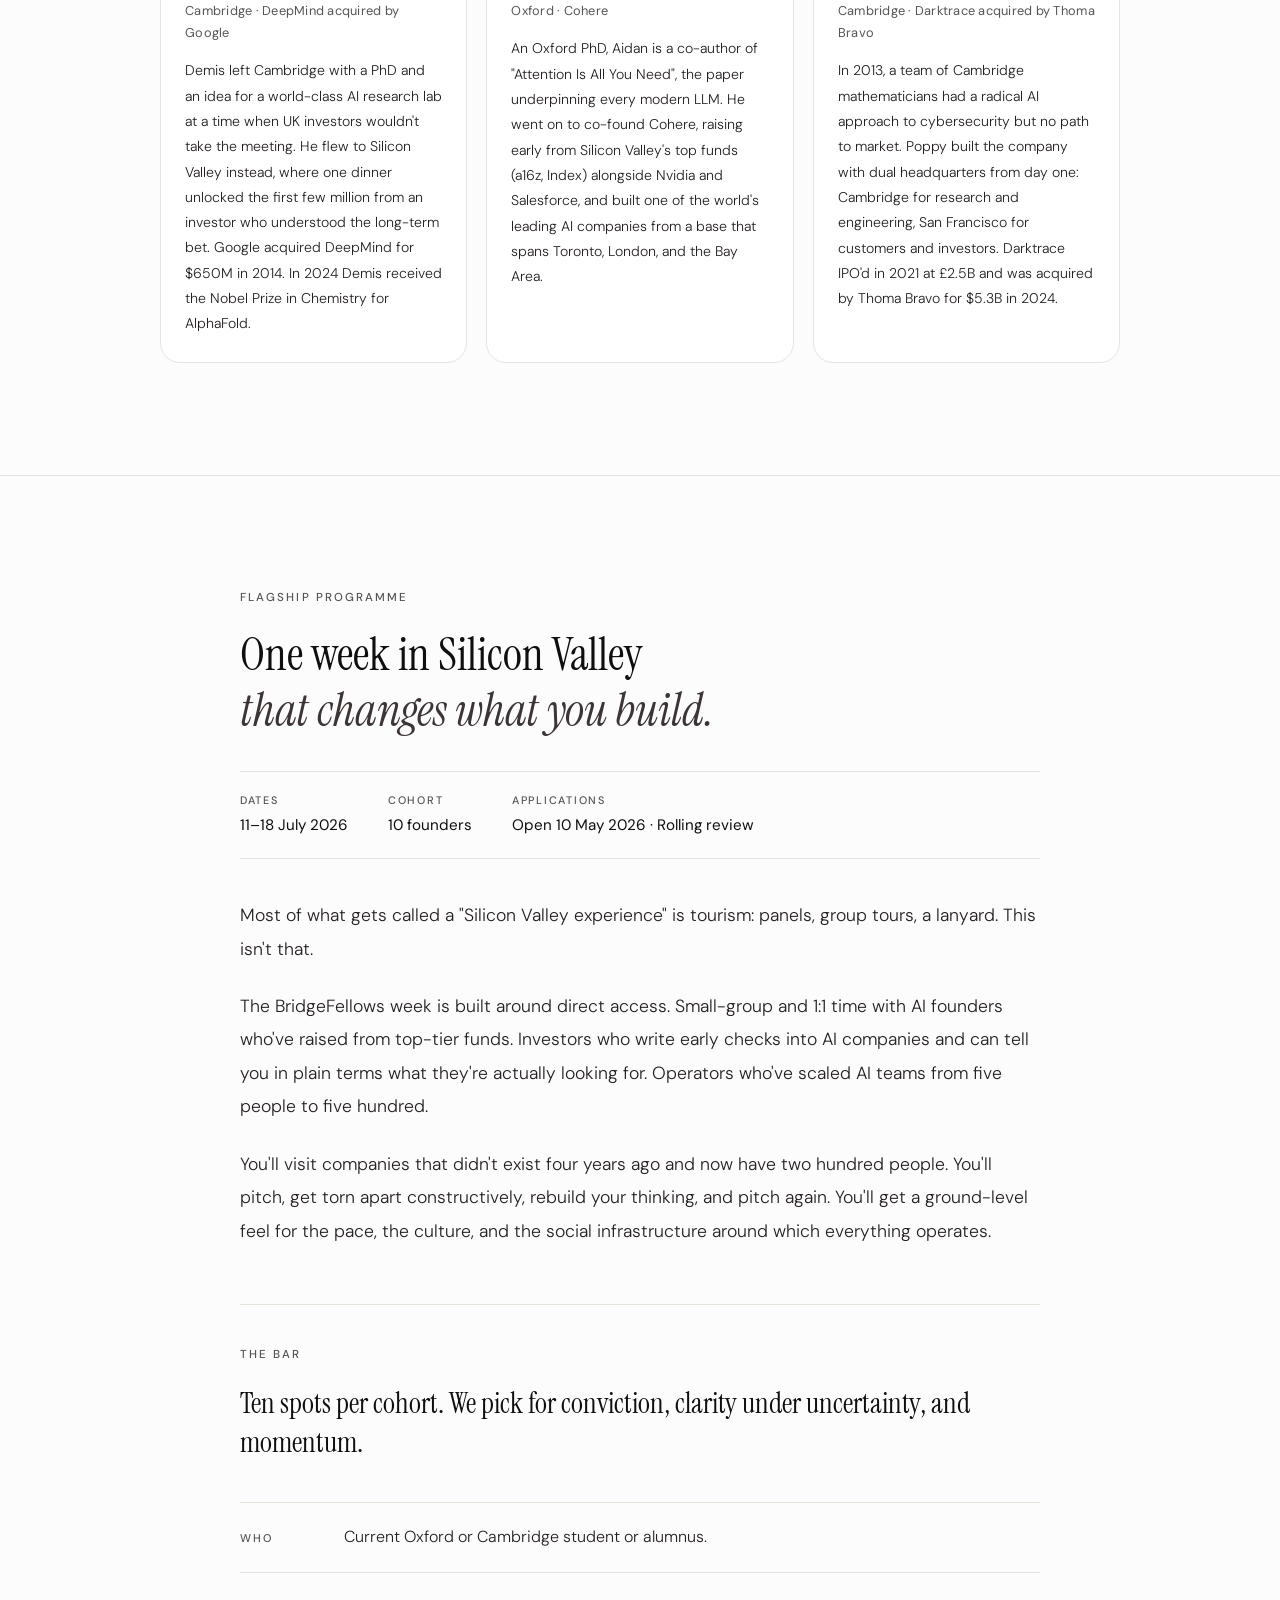
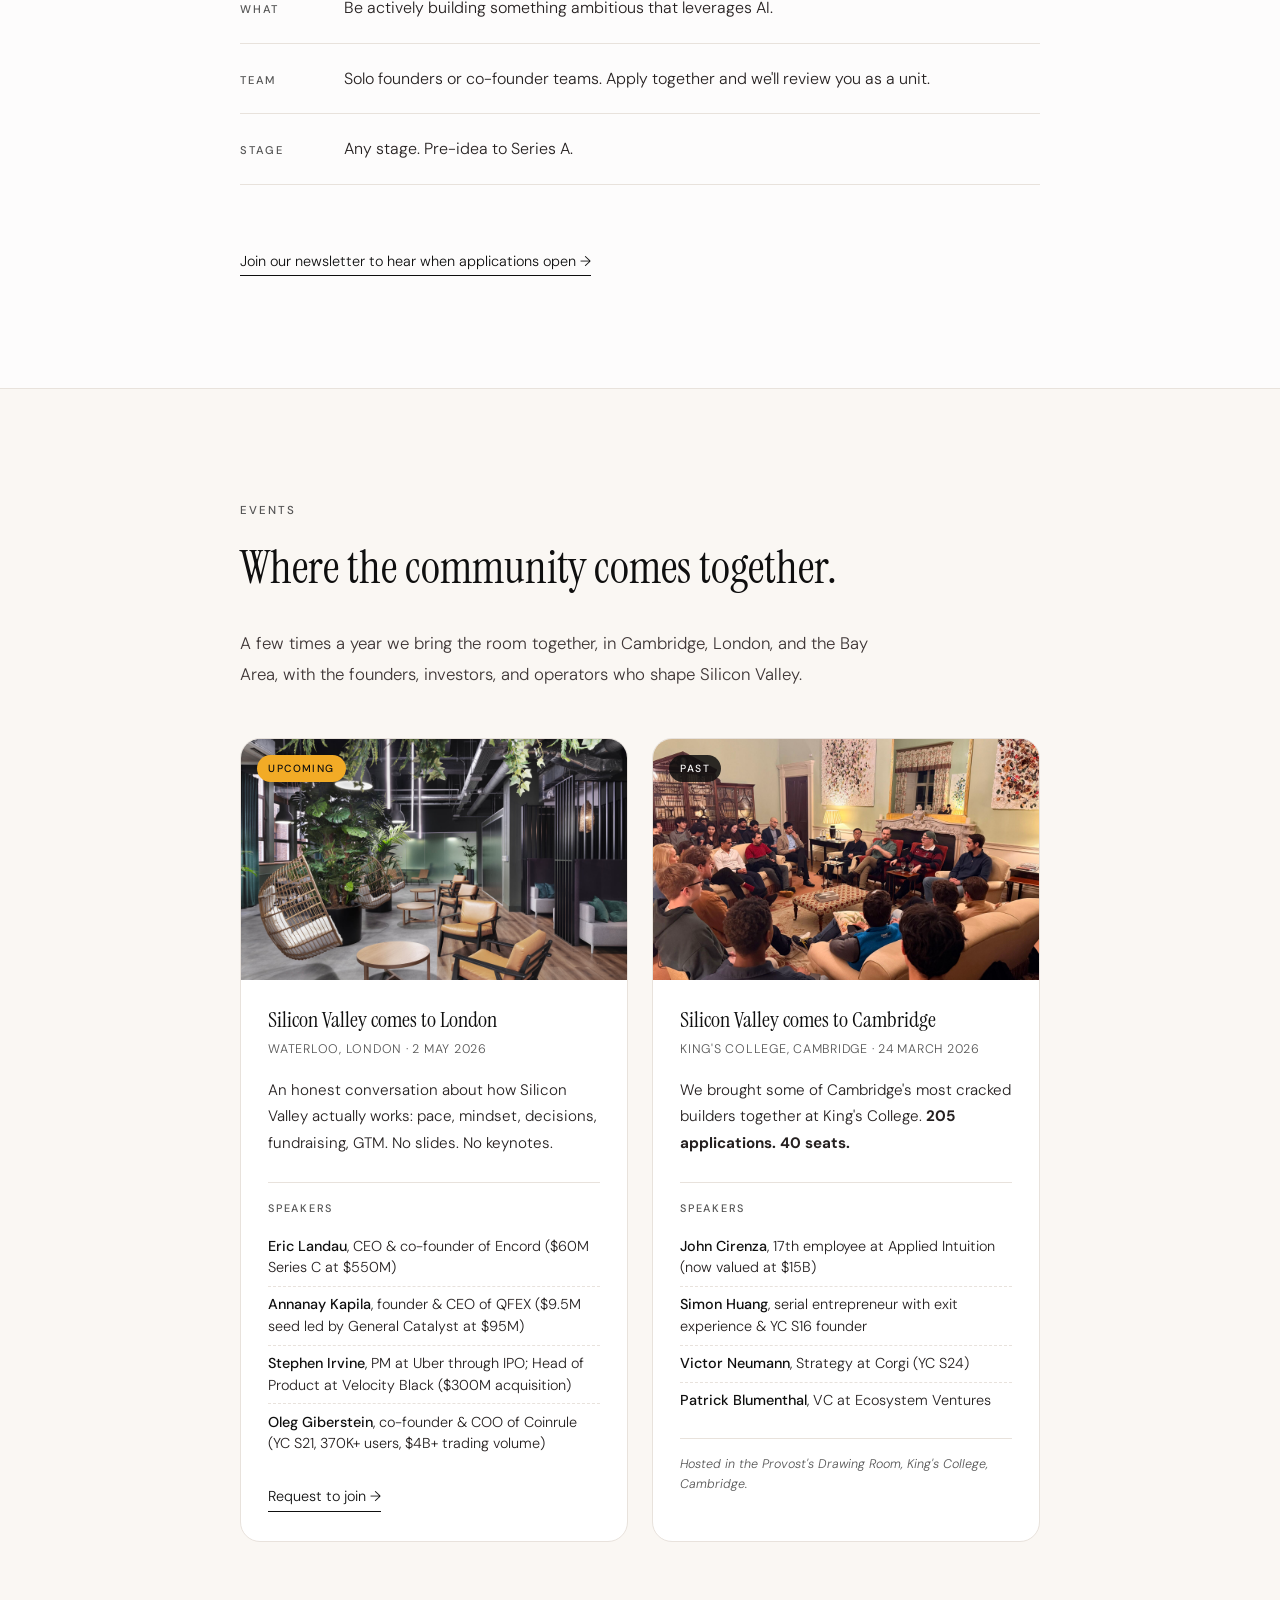
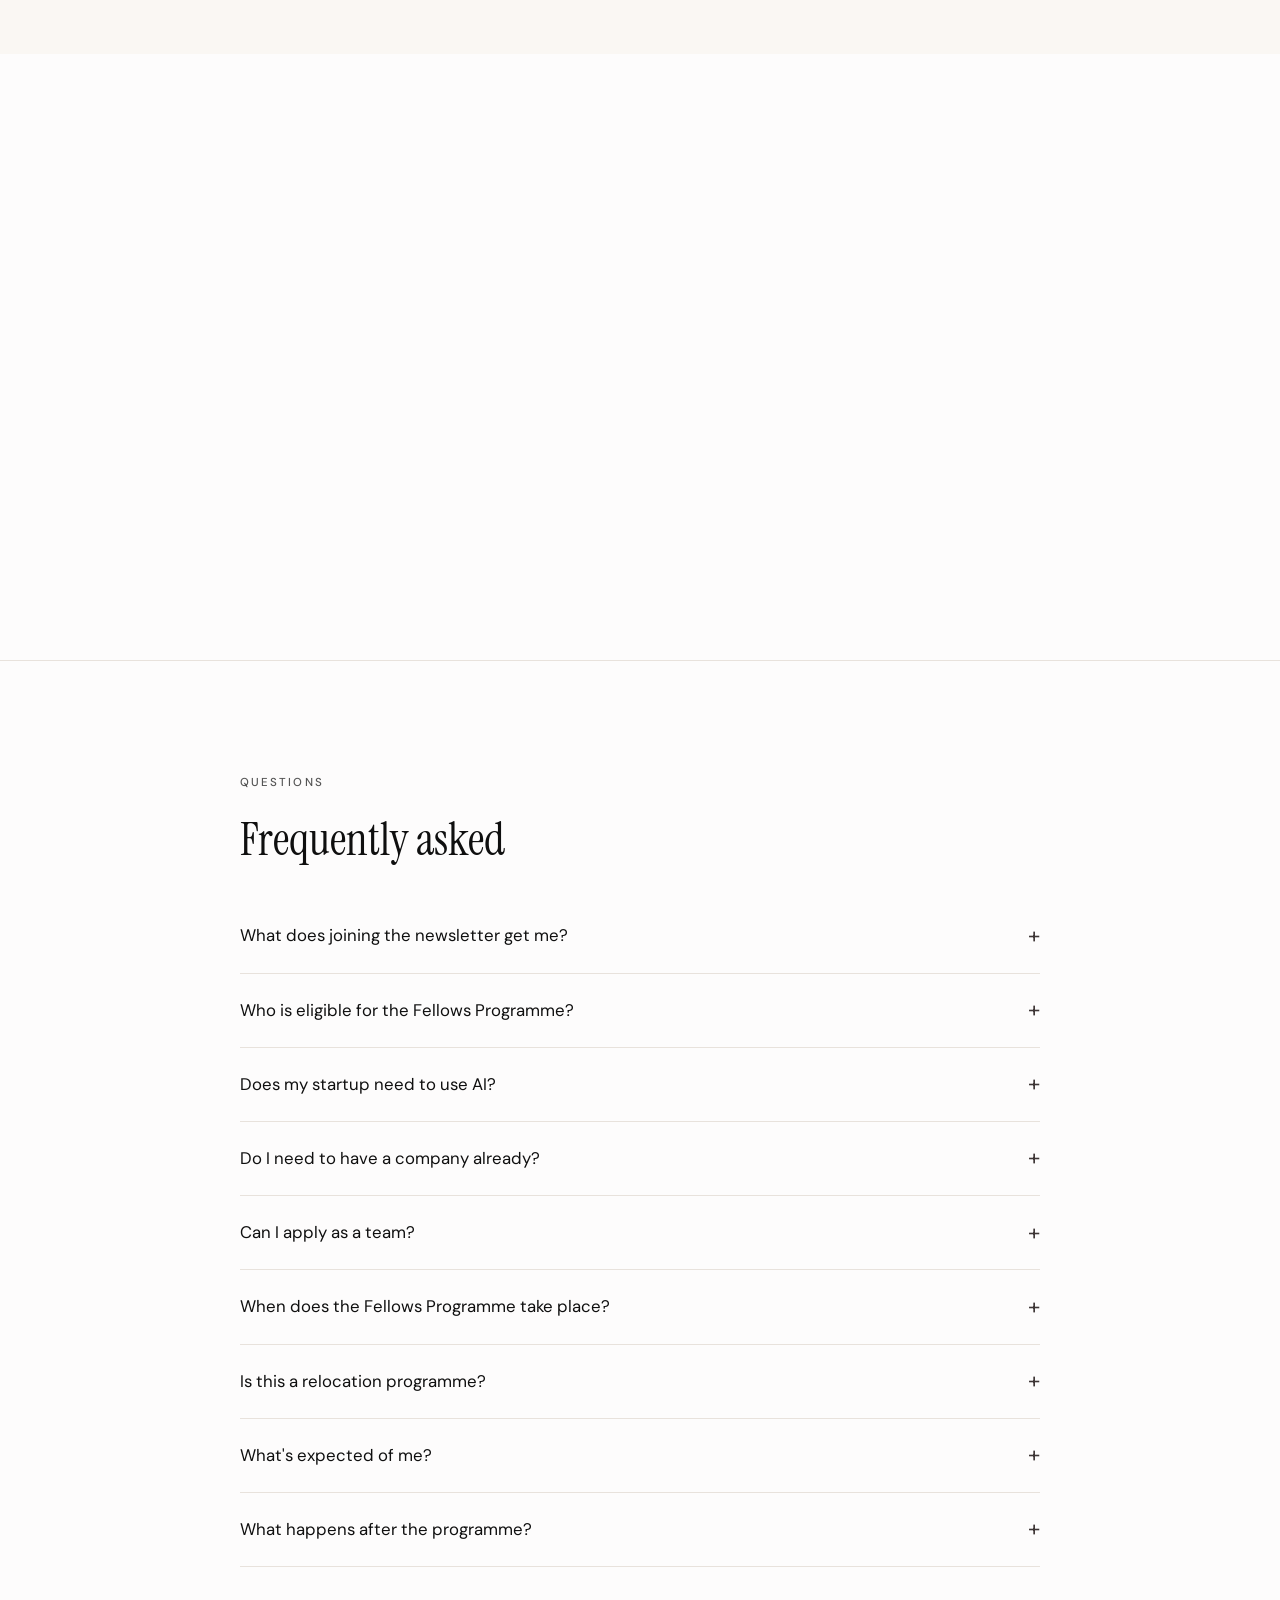
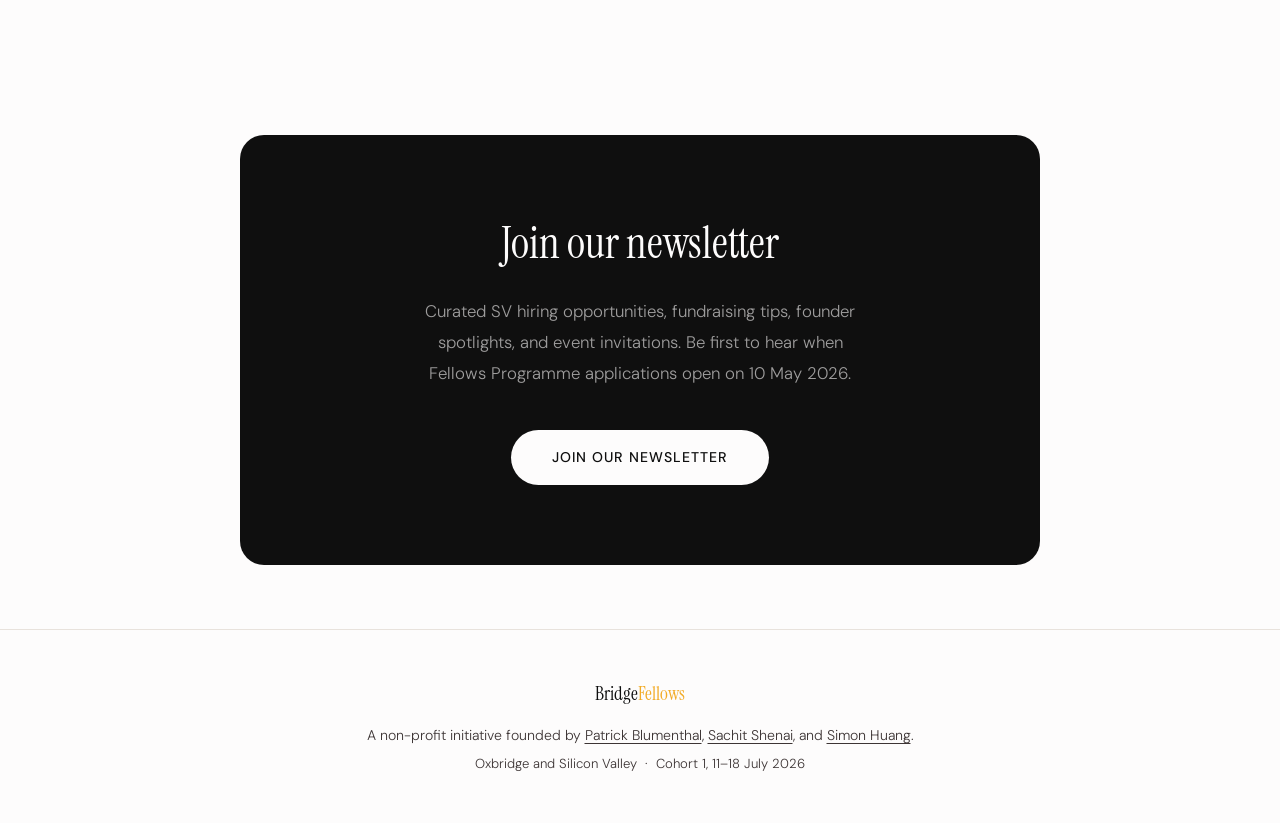
==== commit 492d298f: "Tweak Fellows eligibility 'what' to require active building Co-Authored-By: Claude Opus 4.7 (1M cont" ====
--- a/index.html
+++ b/index.html
@@ -142,7 +142,7 @@
         </div>
         <div class="eligibility-row">
           <span class="elig-label">What</span>
-          <span class="elig-value">Building something ambitious that leverages AI.</span>
+          <span class="elig-value">Be actively building something ambitious that leverages AI.</span>
         </div>
         <div class="eligibility-row">
           <span class="elig-label">Team</span>
--- a/css/styles.css
+++ b/css/styles.css
@@ -826,7 +826,7 @@
     padding: 7rem 1.5rem 4rem;
     min-height: 90vh;
   }
-  .hero h1 { font-size: clamp(2rem, 8vw, 2.8rem); line-height: 1.15; }
+  .hero h1 { font-size: clamp(2.3rem, 9.5vw, 3.2rem); line-height: 1.15; }
   .hero-sub { font-size: 1rem; }
   .hero-dates { font-size: 0.74rem; }
 
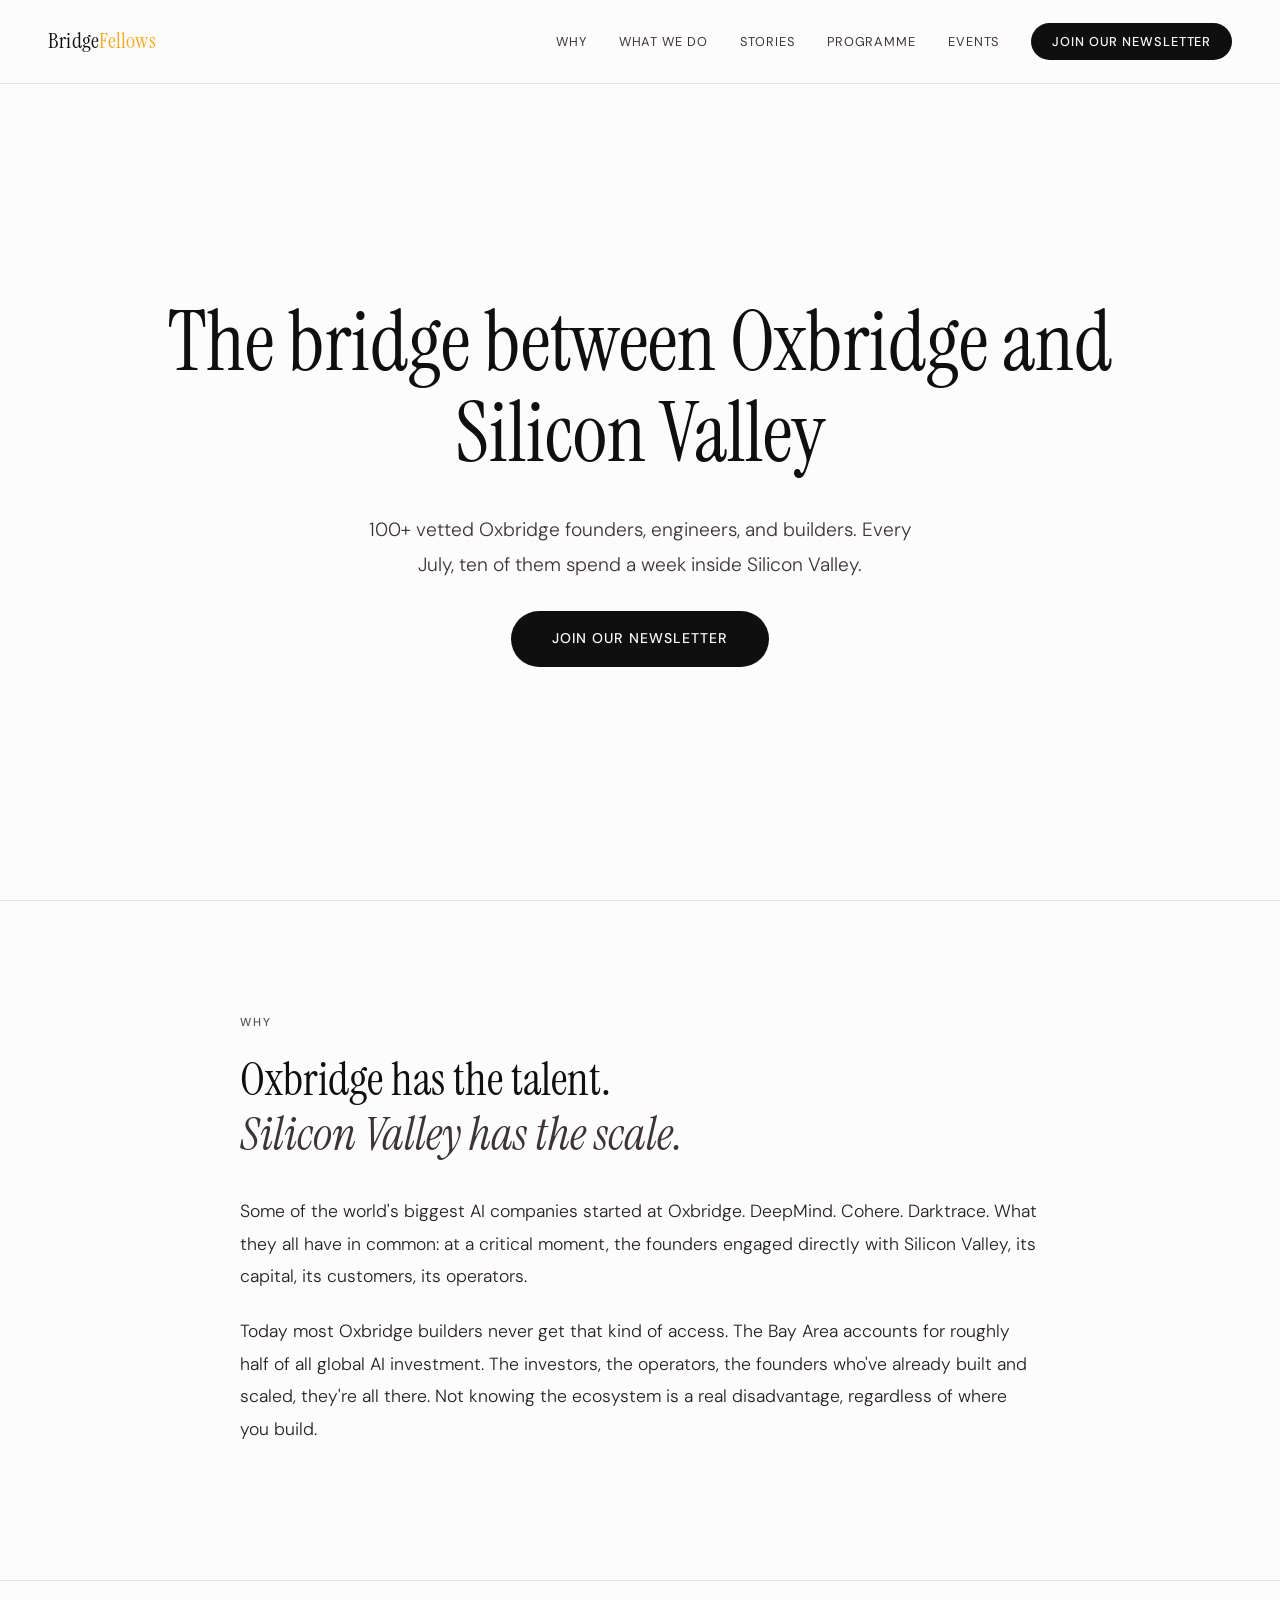
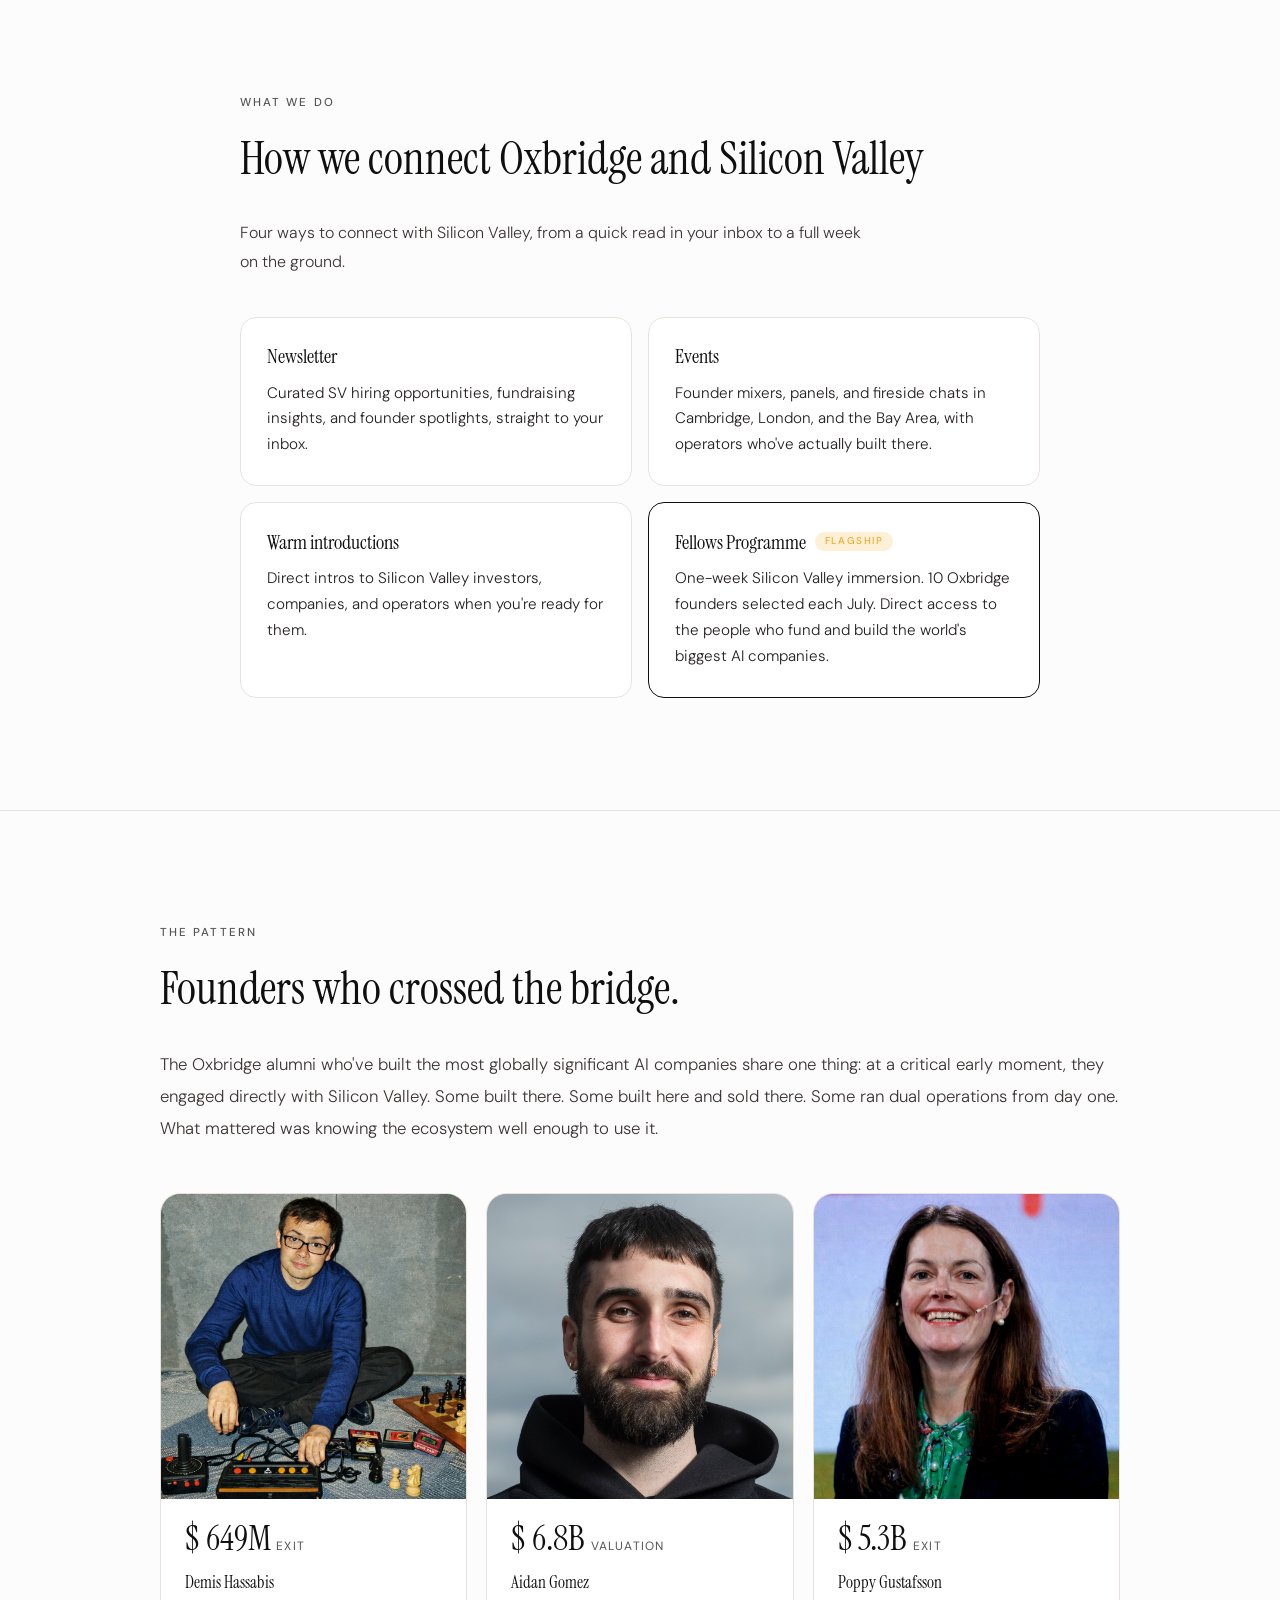
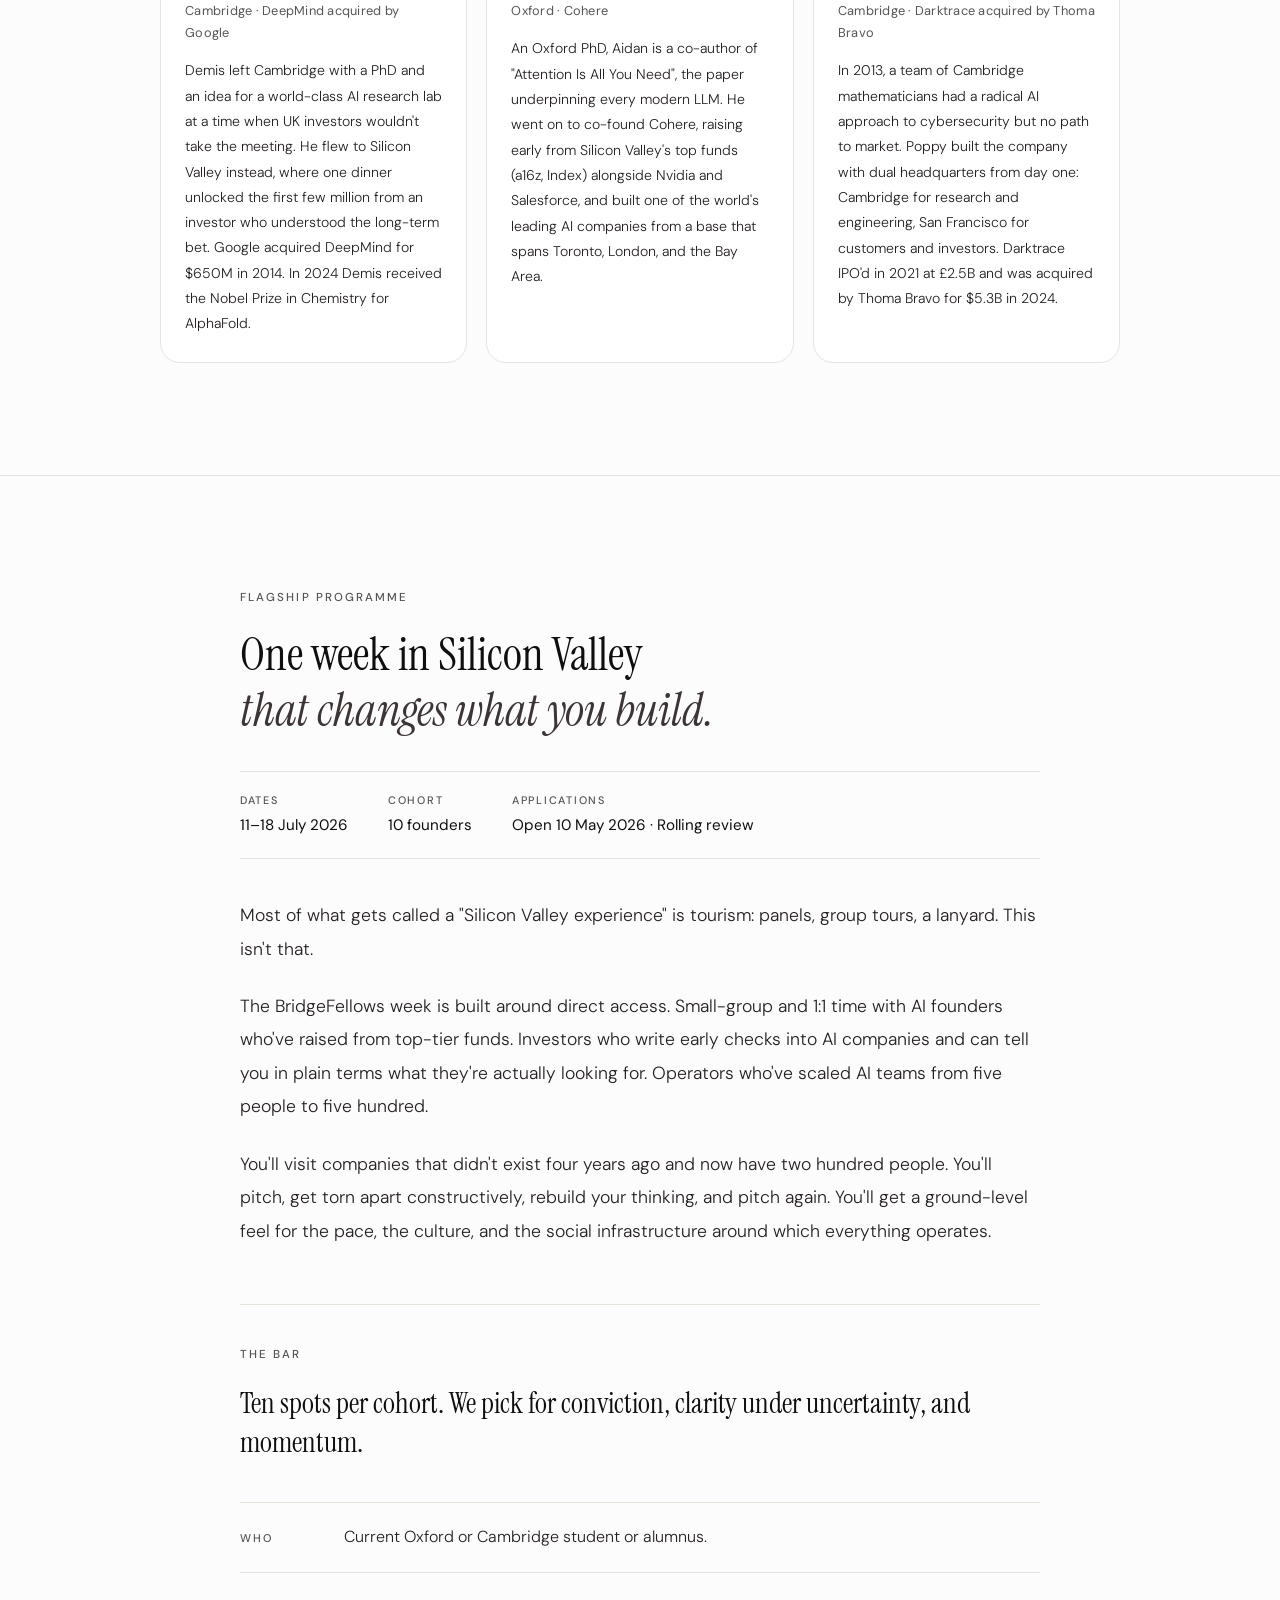
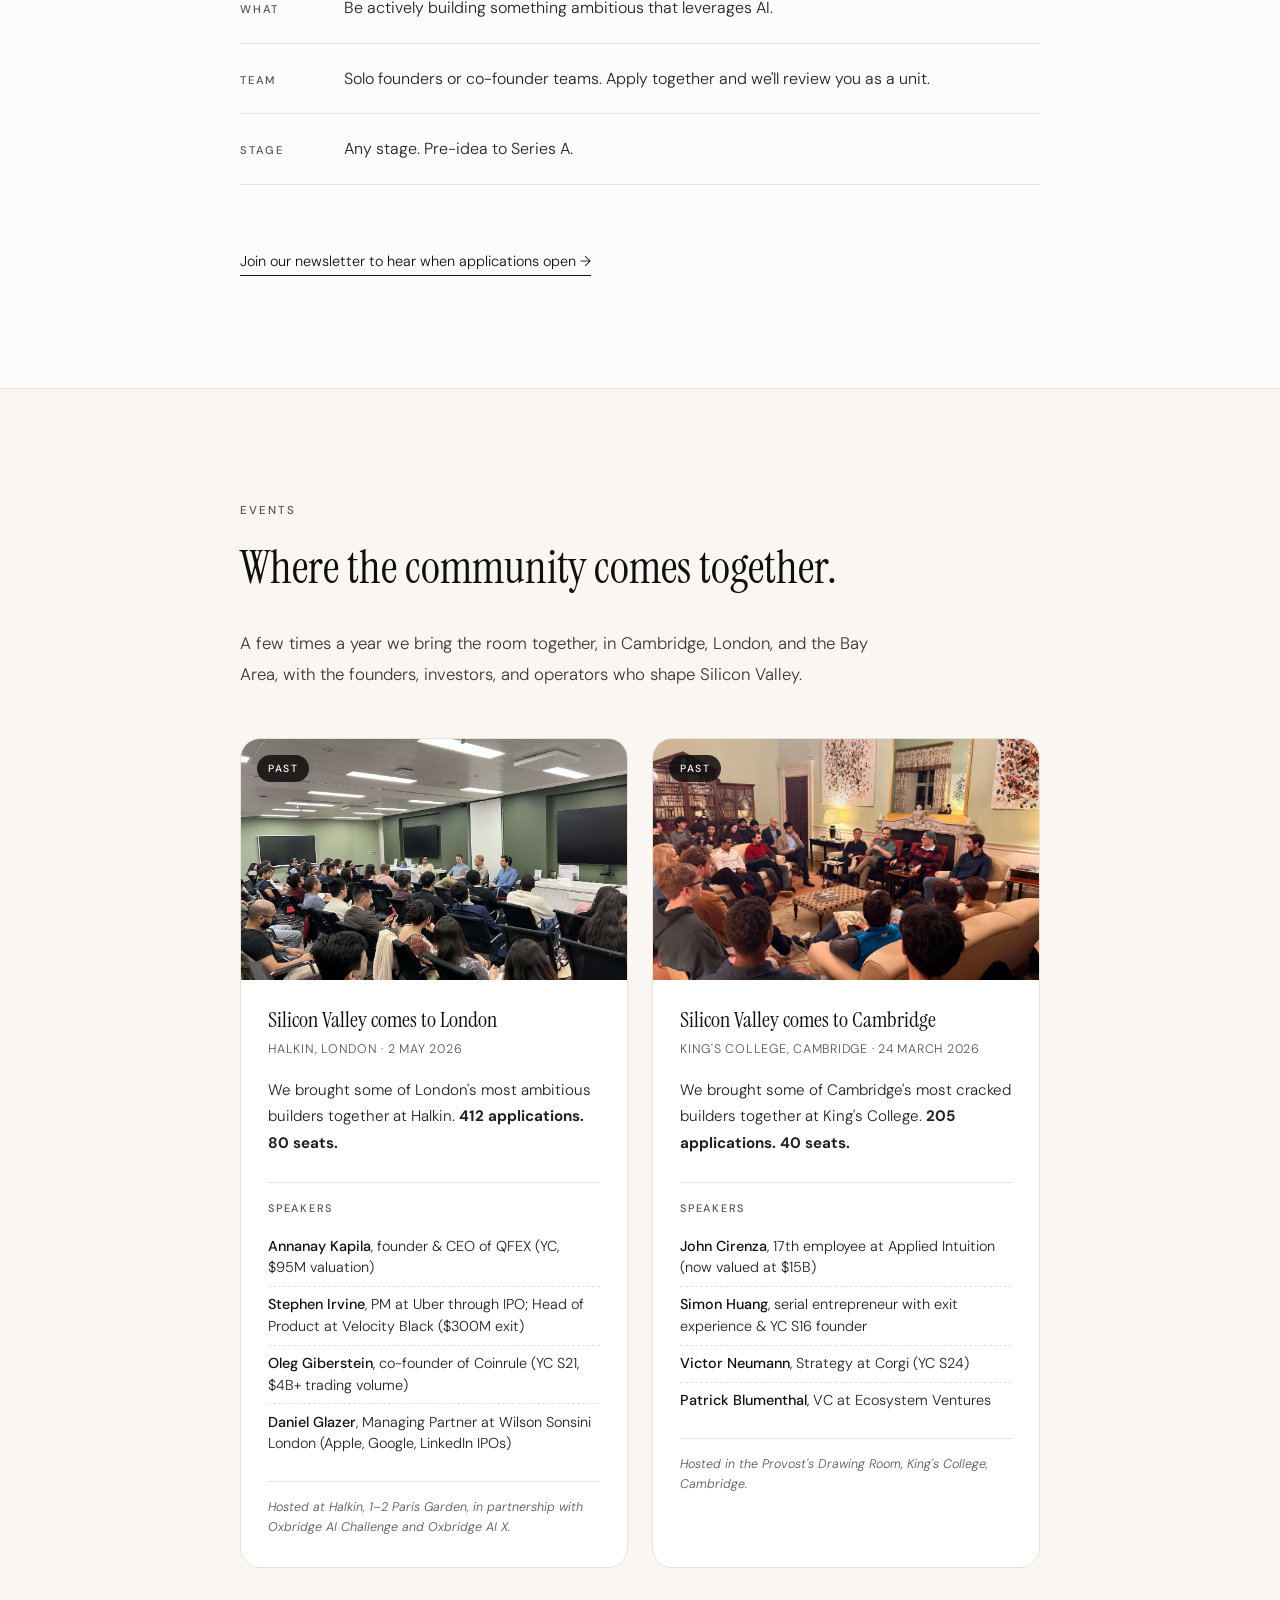
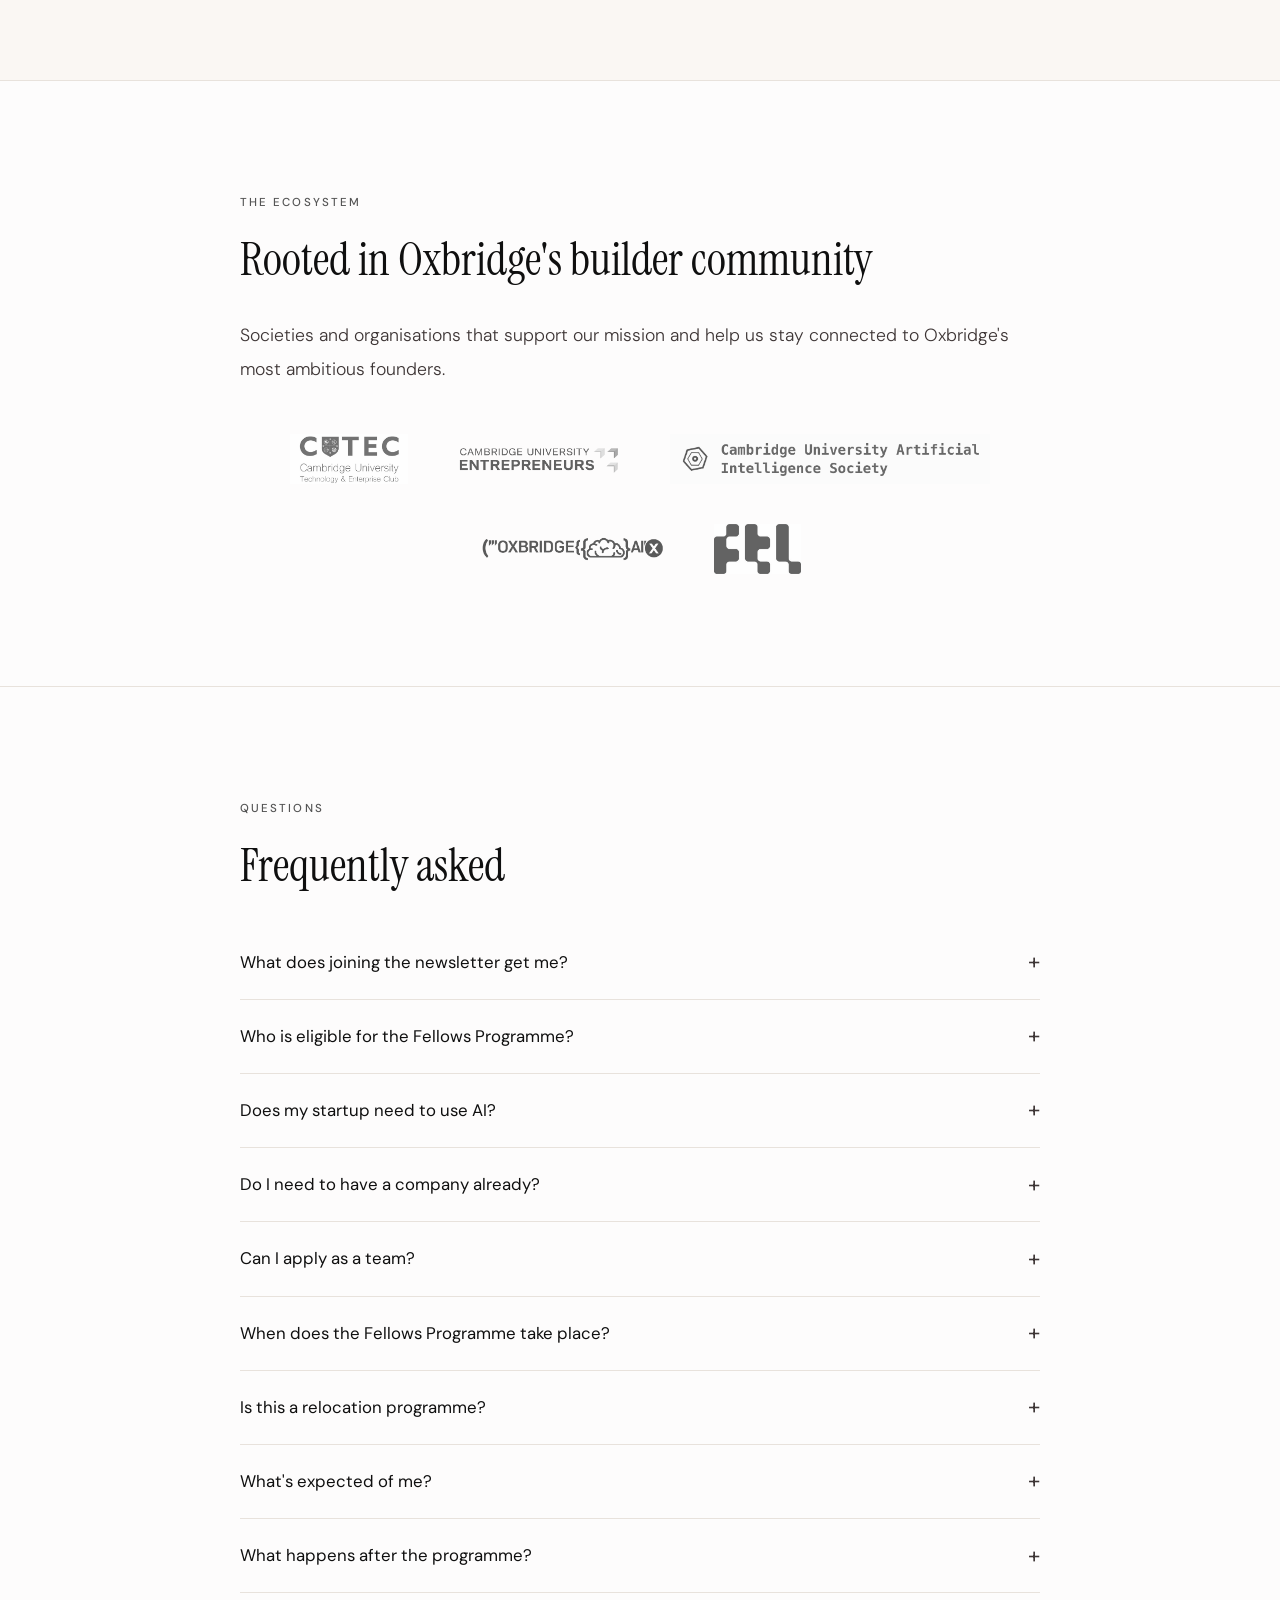
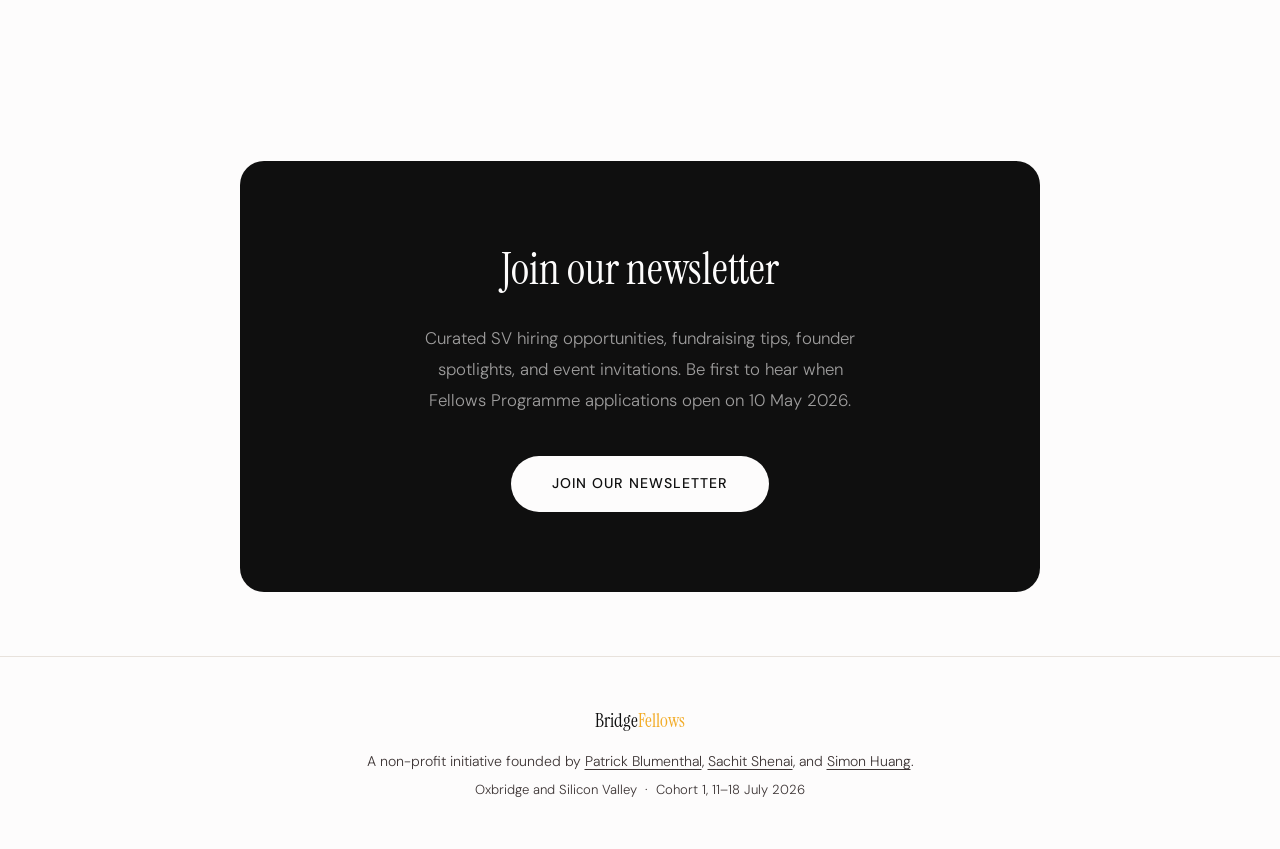
==== commit a6e46b28: "Update London event card to past recap with new photo, speakers, and venue Co-Authored-By: Claude Op" ====
--- a/index.html
+++ b/index.html
@@ -168,23 +168,23 @@
     <div class="event-cards">
 
       <article class="event-card">
-        <div class="event-image" style="background-image: url('img/event-london.avif');">
-          <span class="event-tag event-tag--upcoming">Upcoming</span>
+        <div class="event-image" style="background-image: url('img/event-london-recap.jpeg');">
+          <span class="event-tag event-tag--past">Past</span>
         </div>
         <div class="event-content">
           <h3>Silicon Valley comes to London</h3>
-          <div class="event-meta">Waterloo, London &middot; 2 May 2026</div>
-          <p>An honest conversation about how Silicon Valley actually works: pace, mindset, decisions, fundraising, GTM. No slides. No keynotes.</p>
+          <div class="event-meta">Halkin, London &middot; 2 May 2026</div>
+          <p>We brought some of London's most ambitious builders together at Halkin. <strong>412 applications. 80 seats.</strong></p>
           <div class="event-highlights">
             <div class="event-highlights-label">Speakers</div>
             <ul class="event-speakers">
-              <li><strong>Eric Landau</strong>, CEO &amp; co-founder of Encord ($60M Series C at $550M)</li>
-              <li><strong>Annanay Kapila</strong>, founder &amp; CEO of QFEX ($9.5M seed led by General Catalyst at $95M)</li>
-              <li><strong>Stephen Irvine</strong>, PM at Uber through IPO; Head of Product at Velocity Black ($300M acquisition)</li>
-              <li><strong>Oleg Giberstein</strong>, co-founder &amp; COO of Coinrule (YC S21, 370K+ users, $4B+ trading volume)</li>
+              <li><strong>Annanay Kapila</strong>, founder &amp; CEO of QFEX (YC, $95M valuation)</li>
+              <li><strong>Stephen Irvine</strong>, PM at Uber through IPO; Head of Product at Velocity Black ($300M exit)</li>
+              <li><strong>Oleg Giberstein</strong>, co-founder of Coinrule (YC S21, $4B+ trading volume)</li>
+              <li><strong>Daniel Glazer</strong>, Managing Partner at Wilson Sonsini London (Apple, Google, LinkedIn IPOs)</li>
             </ul>
           </div>
-          <a href="https://luma.com/eh9ip1tn" target="_blank" rel="noopener noreferrer" class="event-cta">Request to join &rarr;</a>
+          <div class="event-footnote">Hosted at Halkin, 1&ndash;2 Paris Garden, in partnership with Oxbridge AI Challenge and Oxbridge AI X.</div>
         </div>
       </article>
 
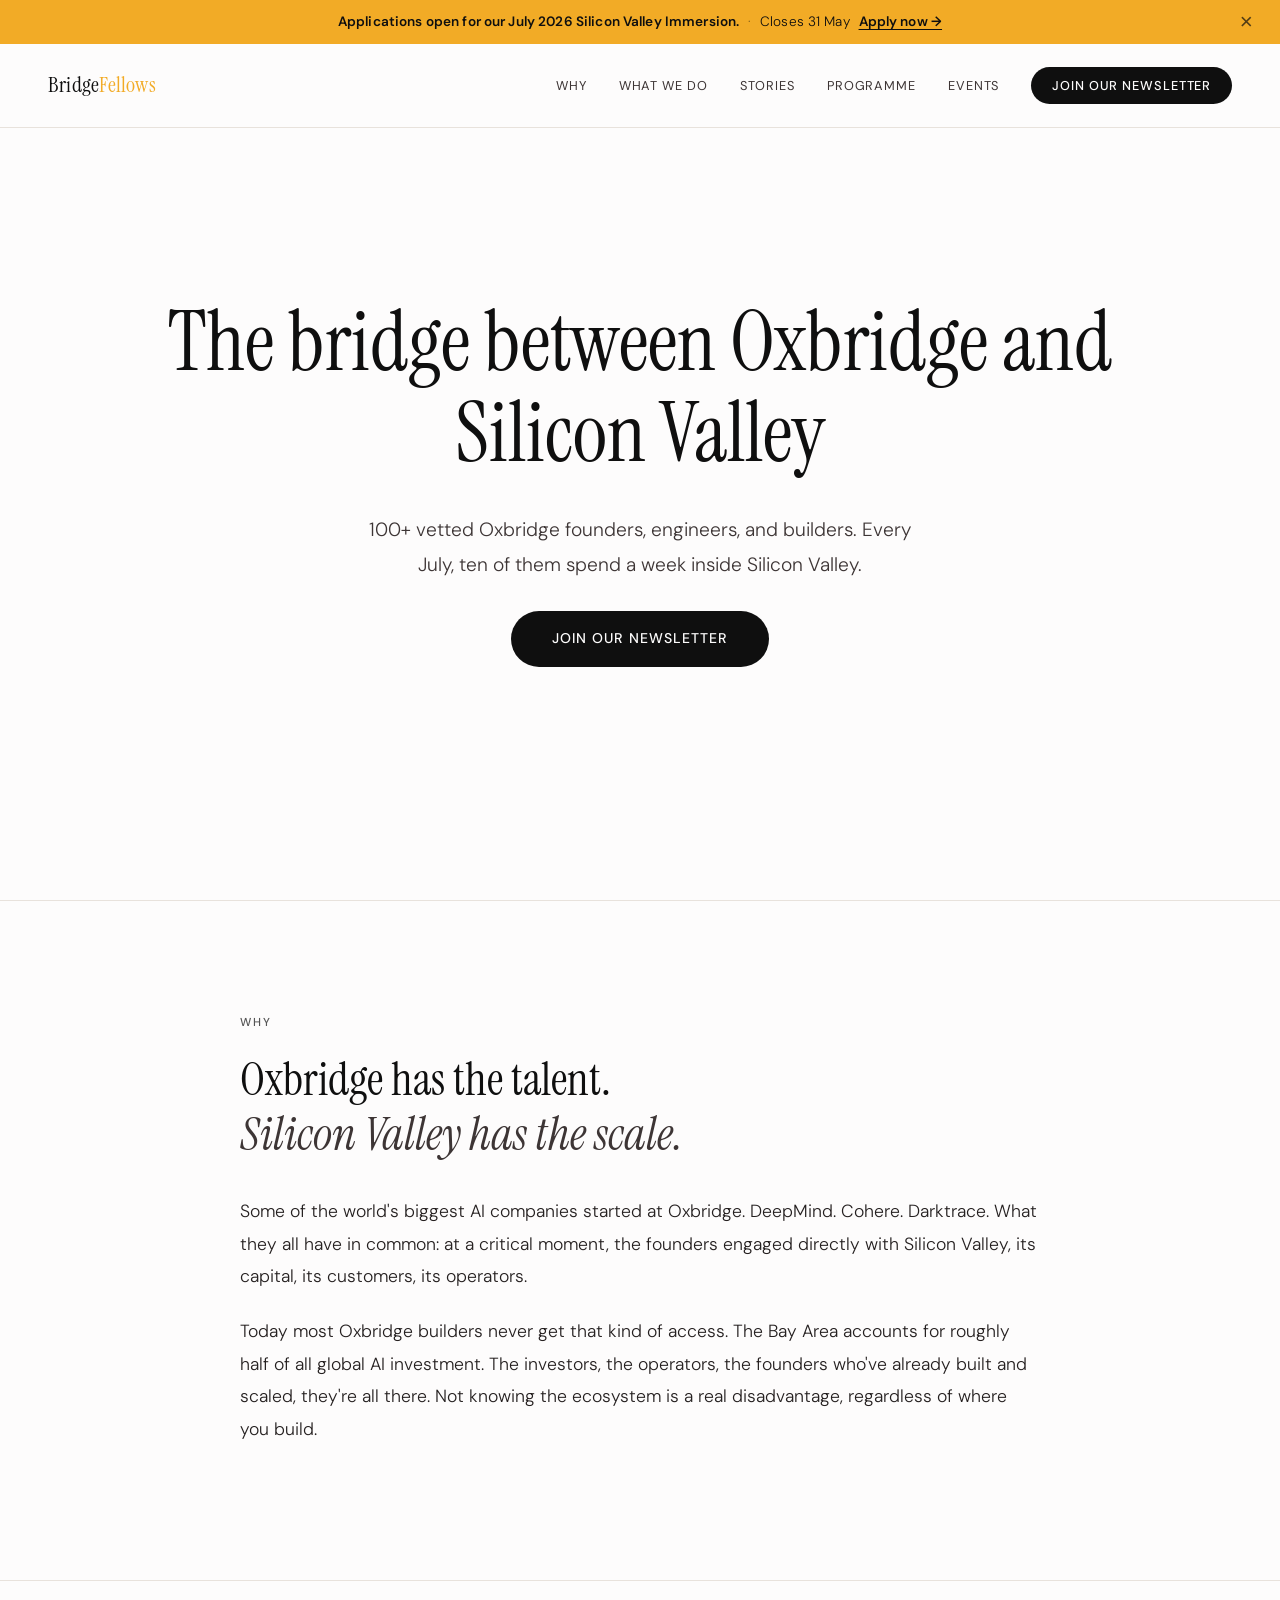
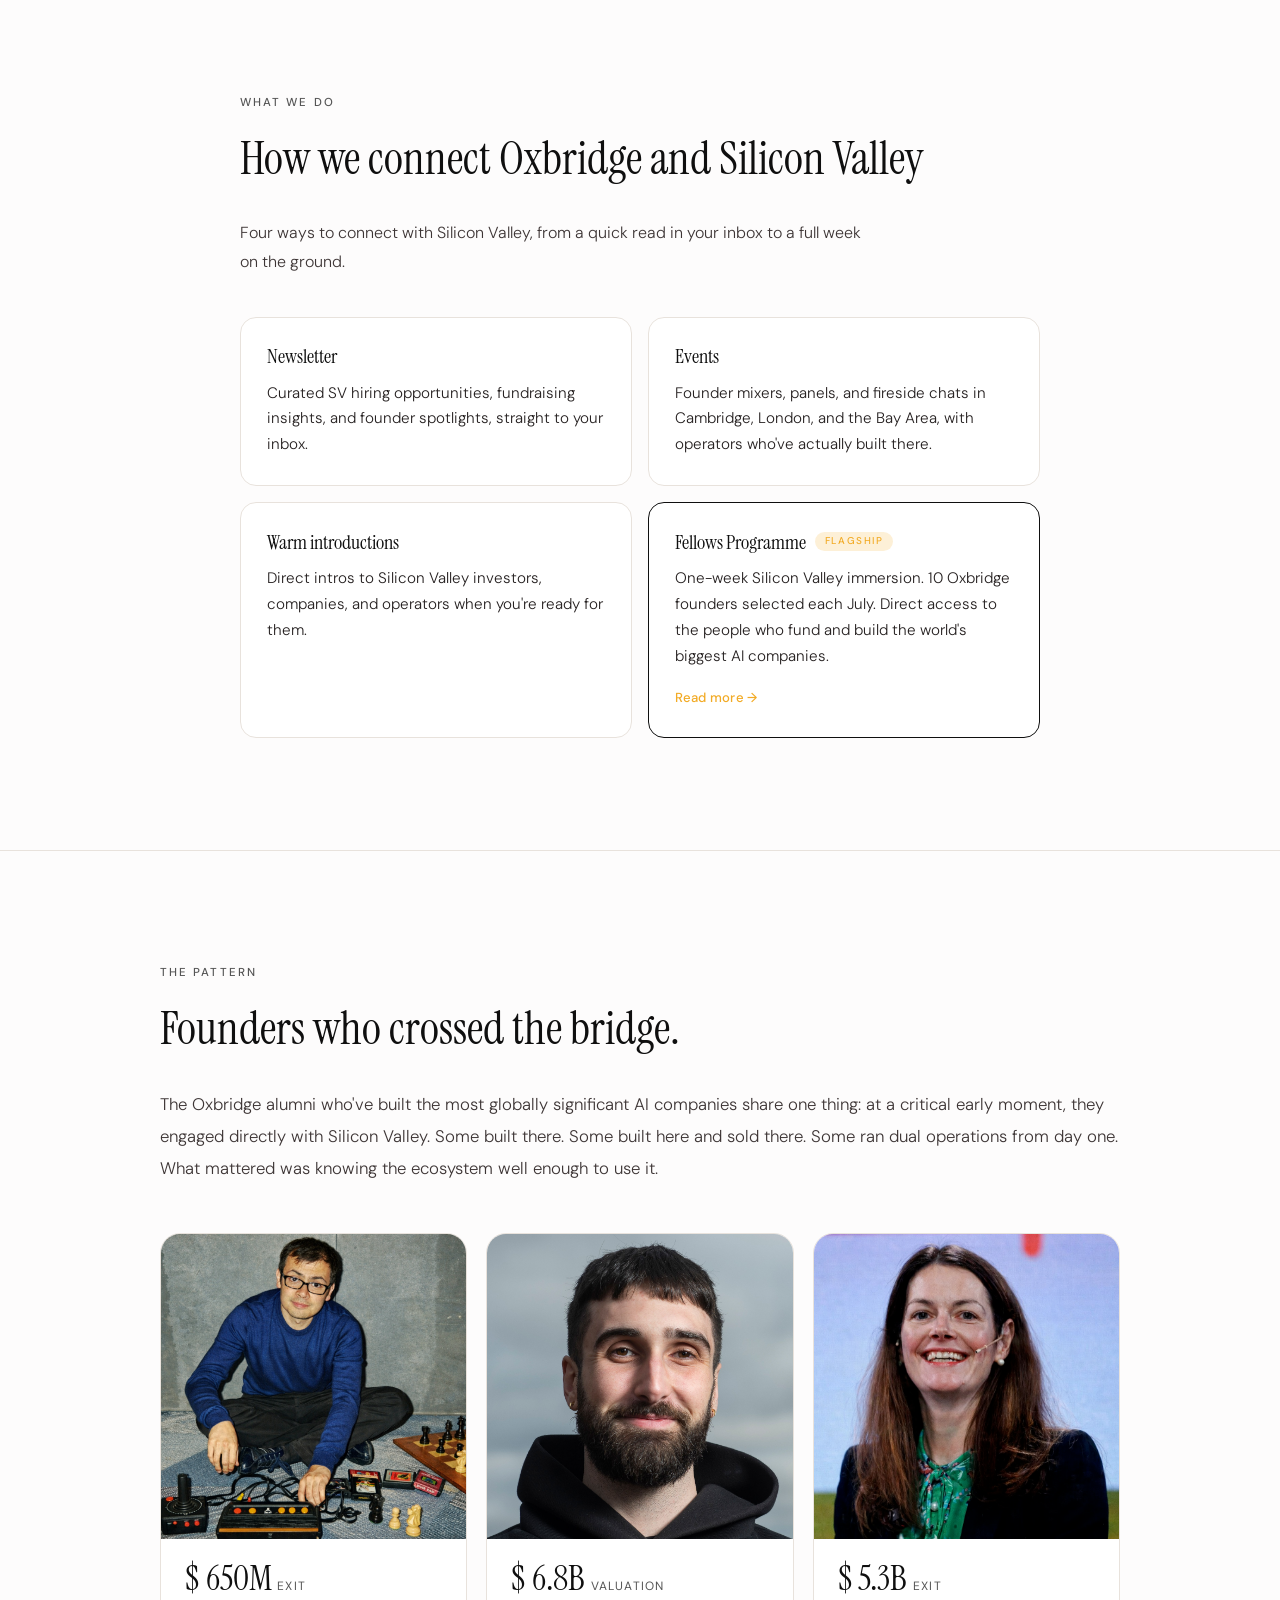
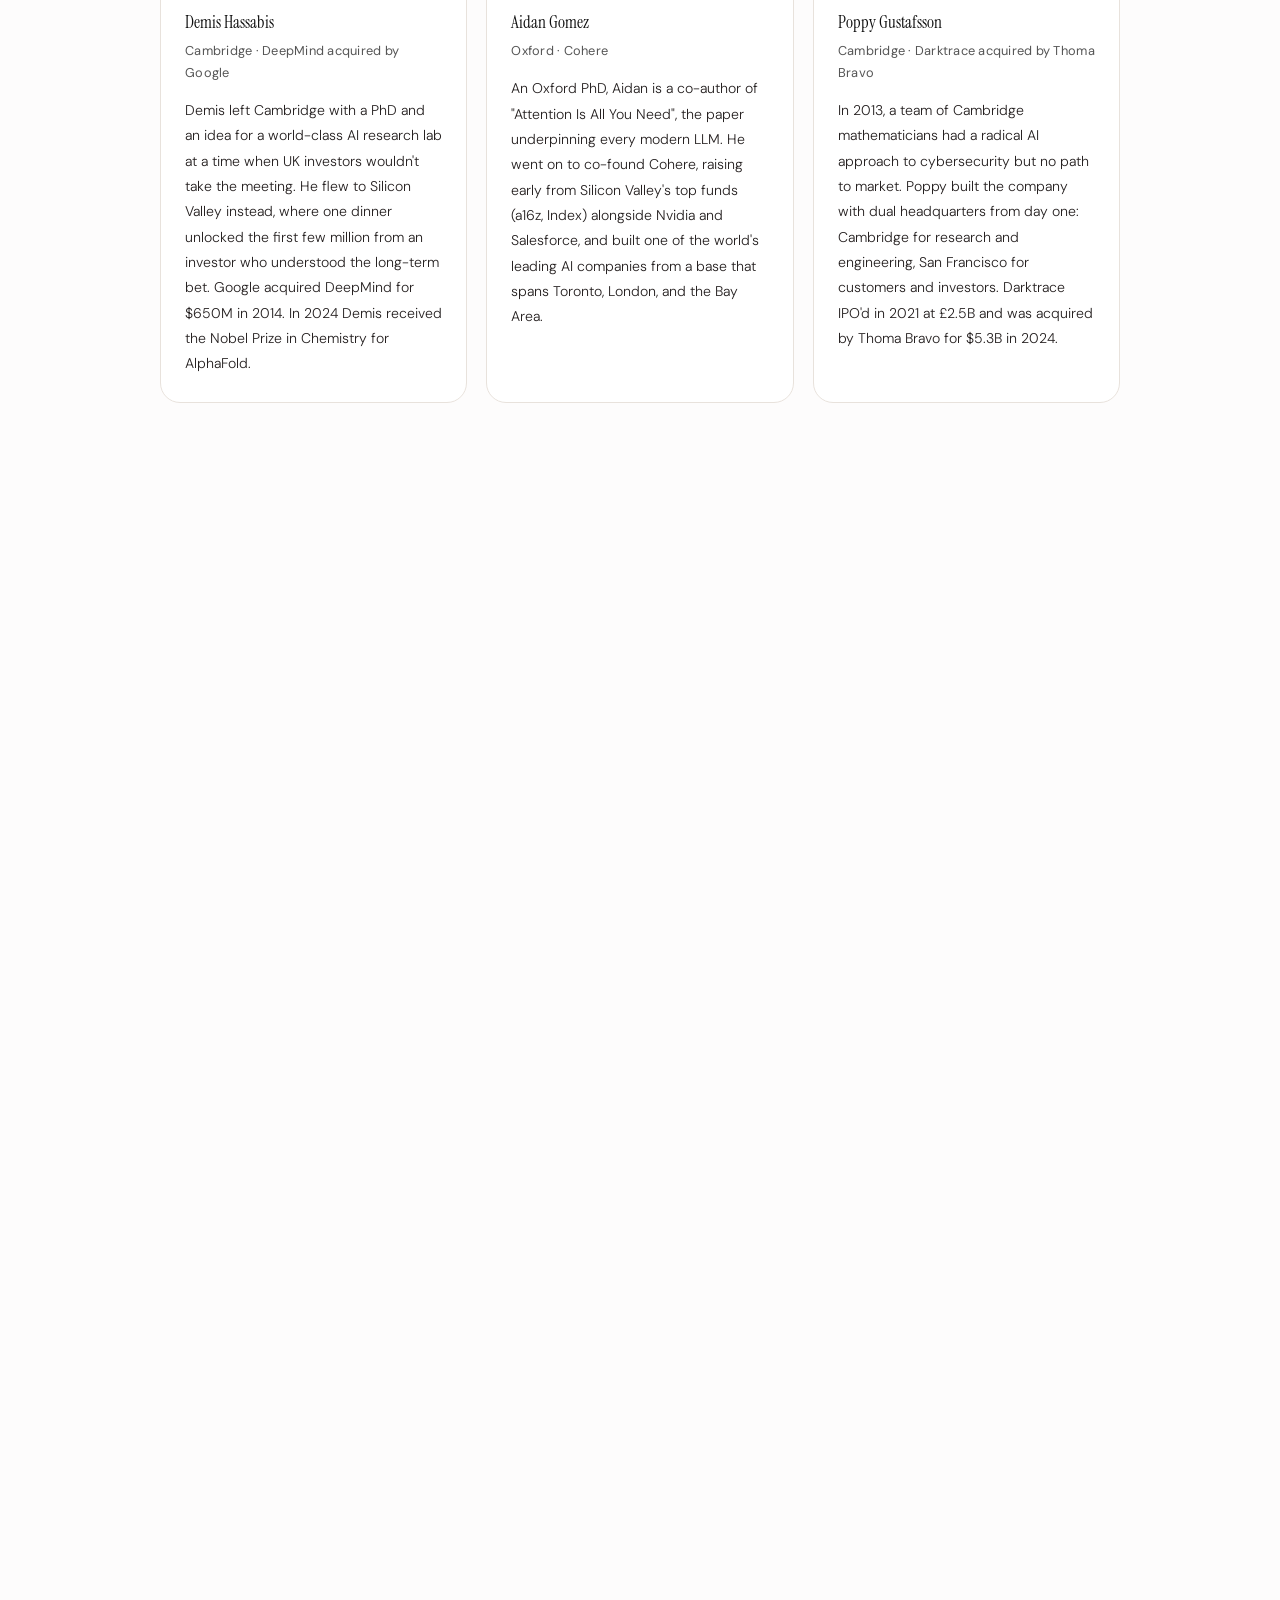
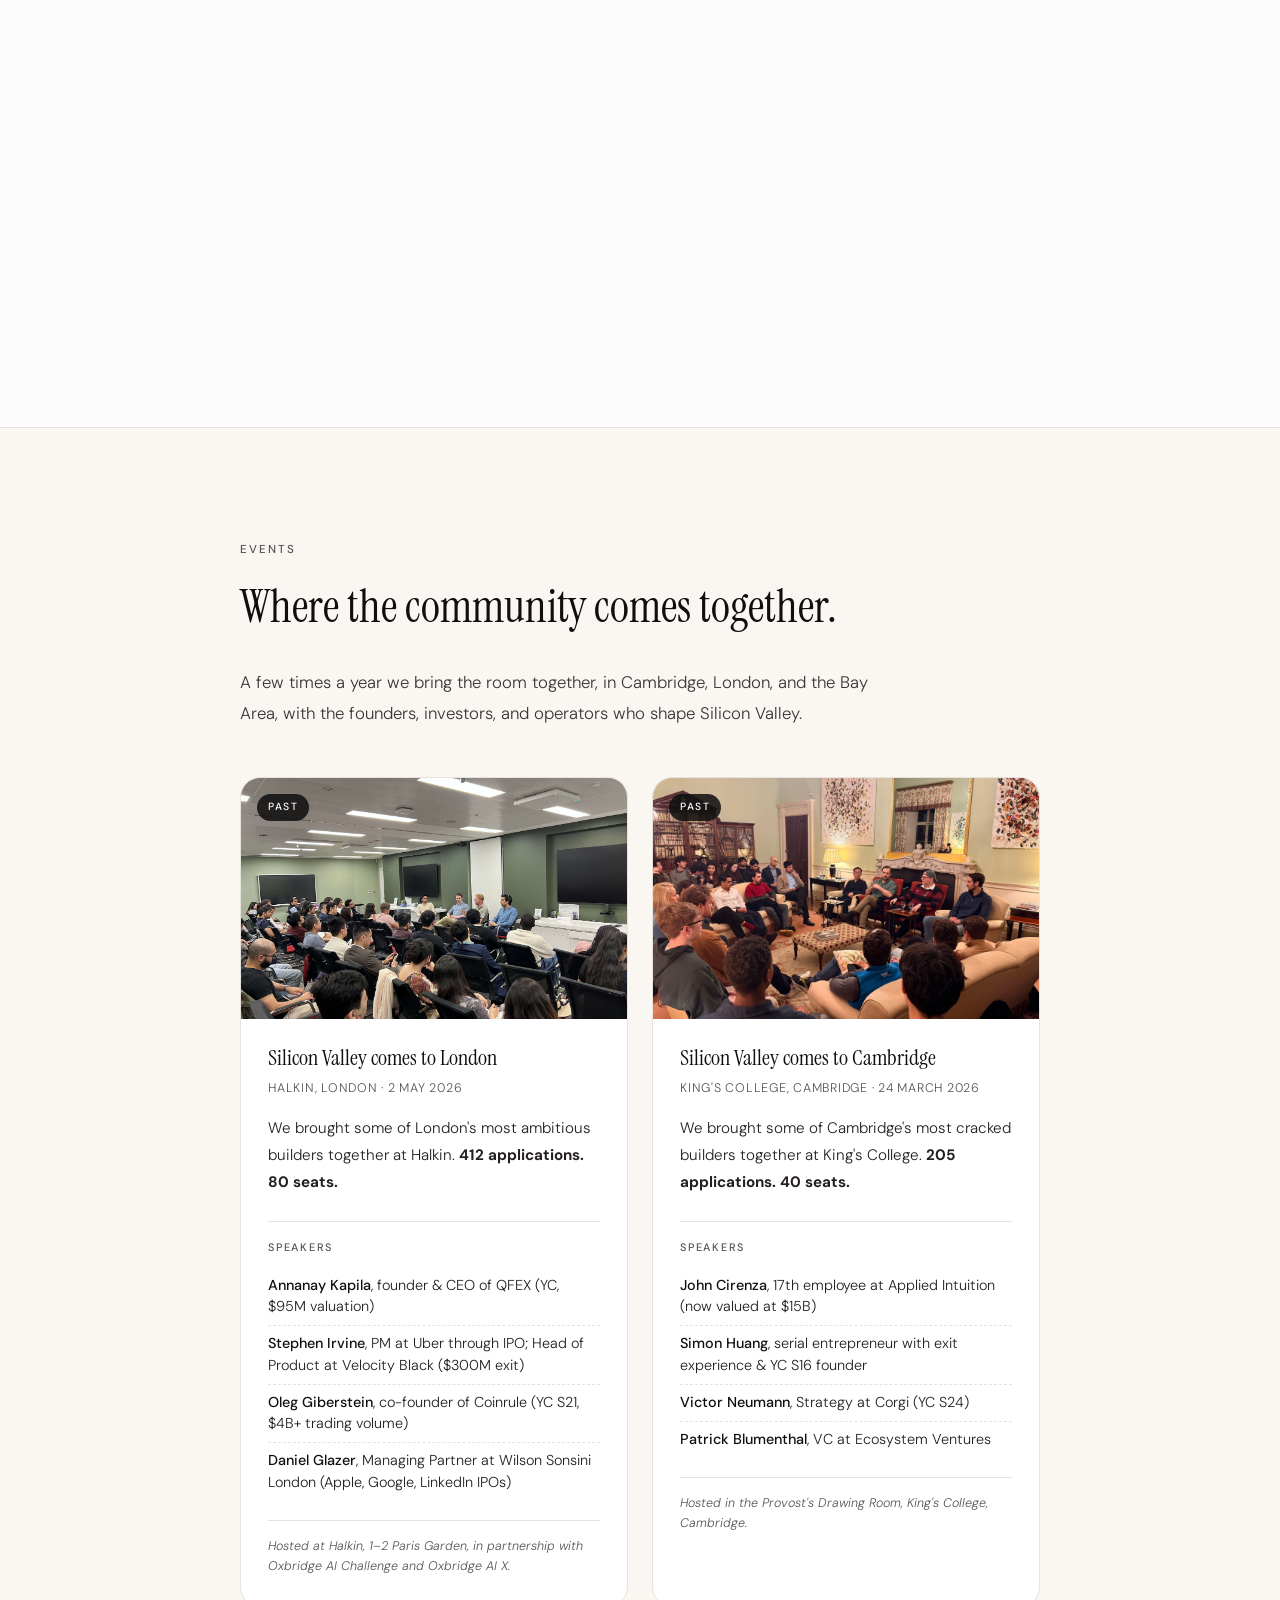
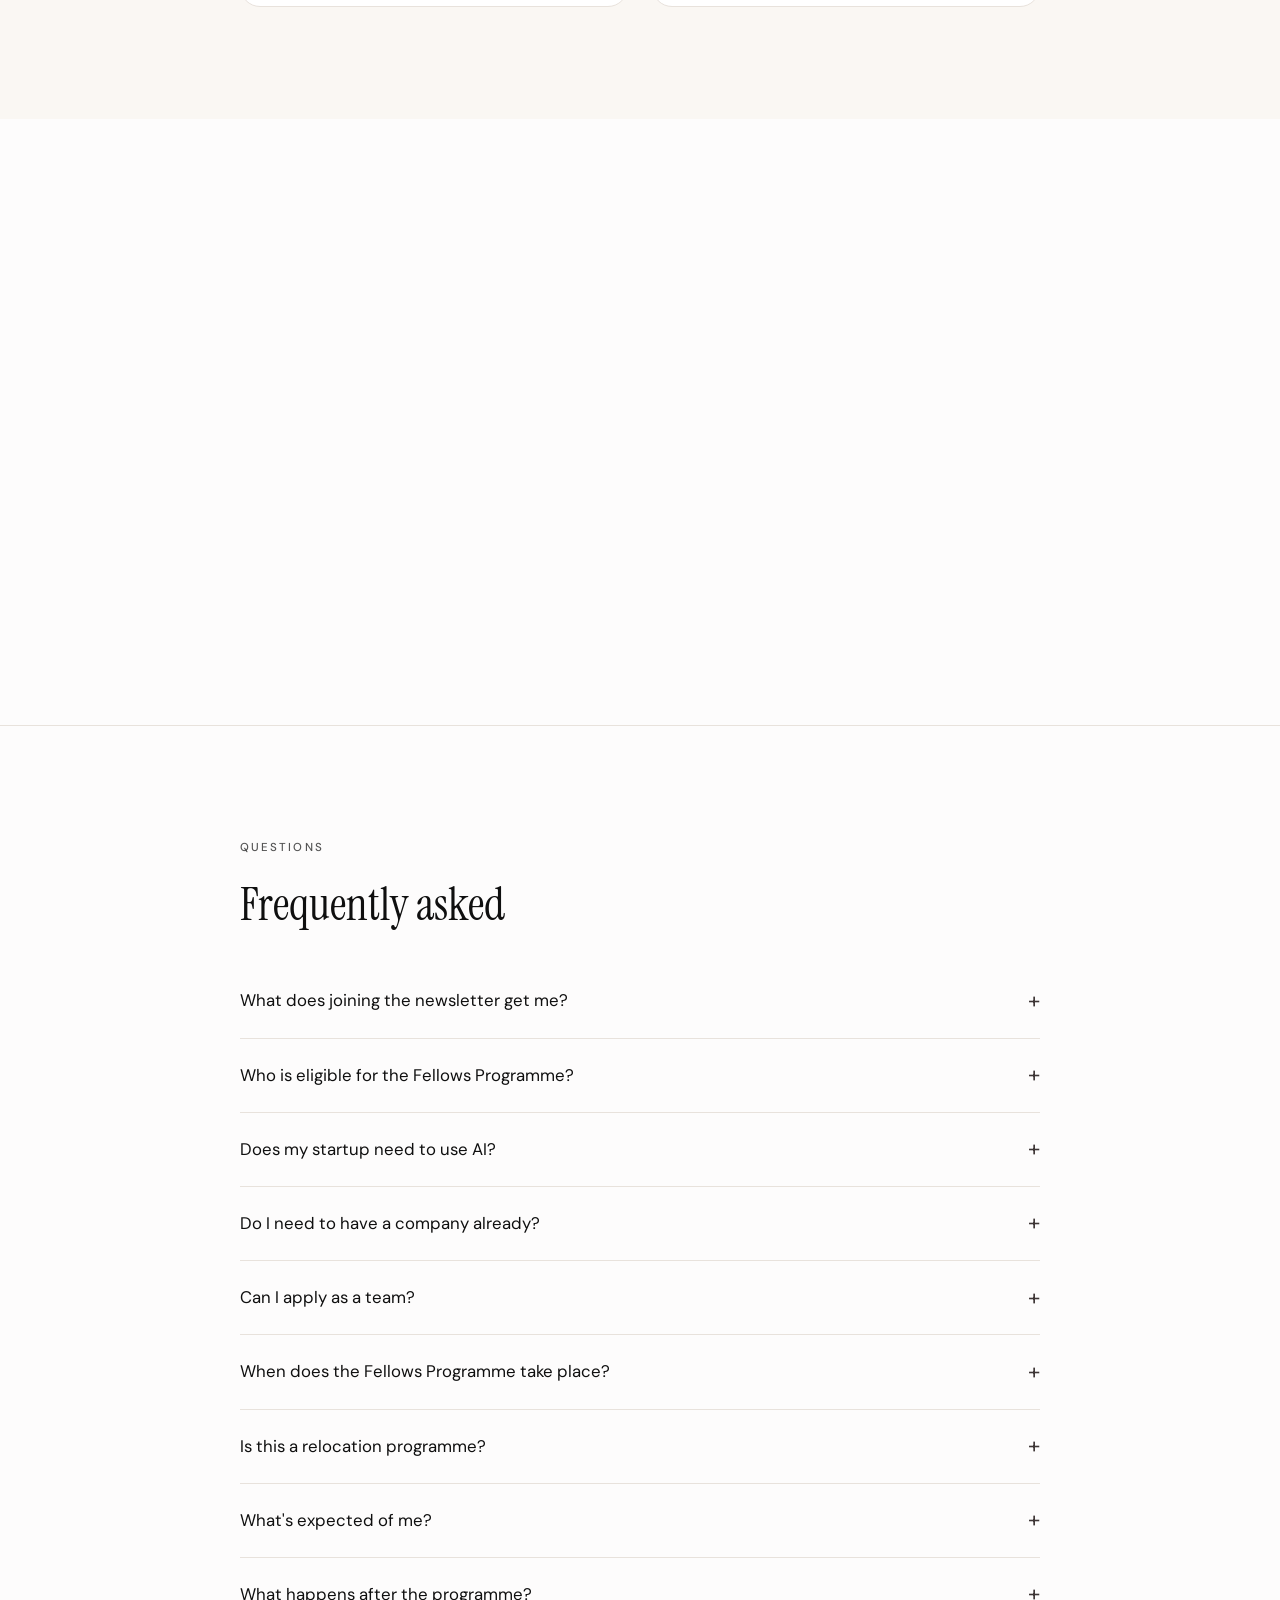
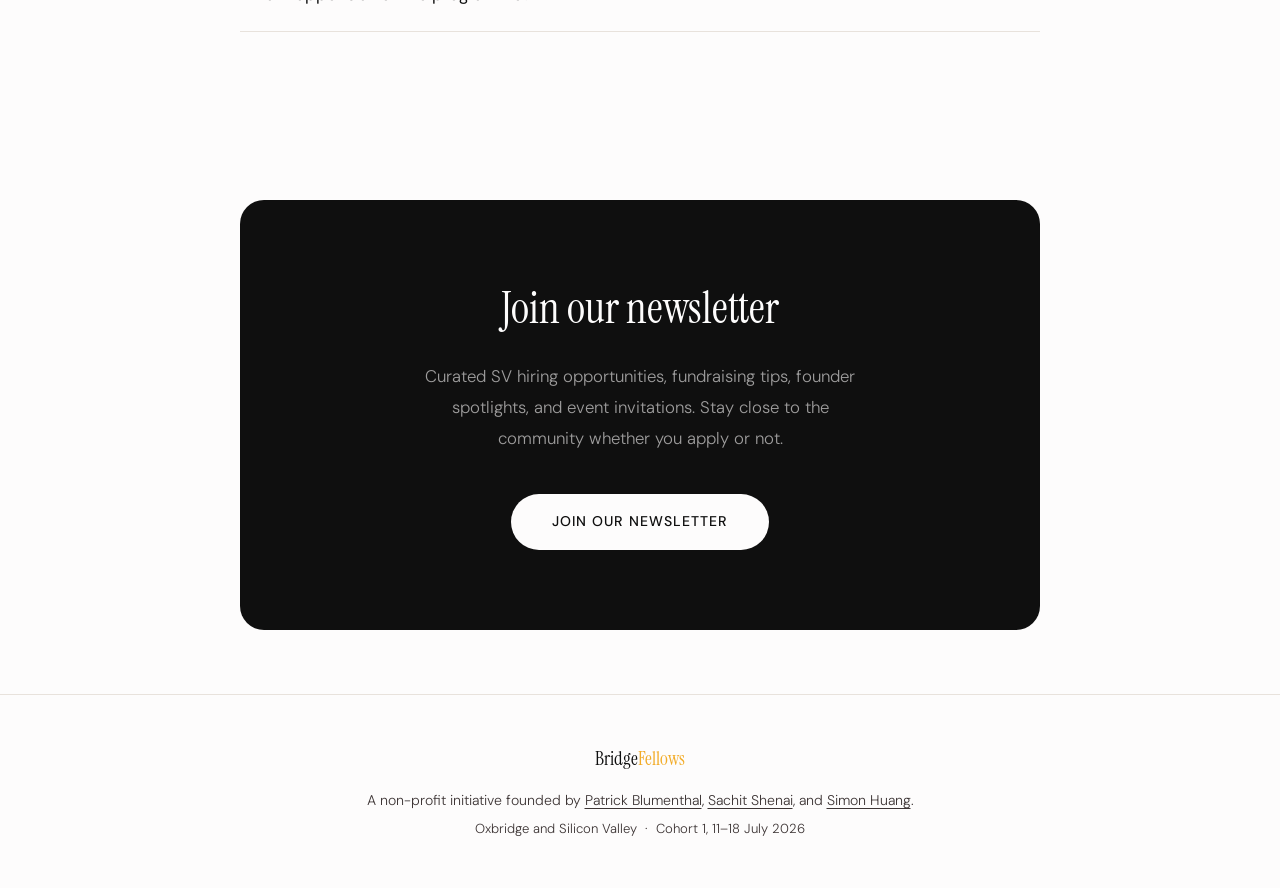
==== commit ffc7d6f3: "Add applications-open announcement bar and apply CTAs Adds dismissable amber bar at top of page link" ====
--- a/index.html
+++ b/index.html
@@ -14,6 +14,17 @@
 </head>
 <body>
 
+<!-- ANNOUNCEMENT BAR -->
+<div class="announcement-bar" id="announcementBar">
+  <a class="announcement-bar-text" href="https://bridgefellows.notion.site" target="_blank" rel="noopener noreferrer">
+    <strong>Applications open for our July 2026 Silicon Valley Immersion.</strong>
+    <span class="announcement-bar-sep">&middot;</span>
+    Closes 31 May
+    <span class="announcement-bar-cta">Apply now &rarr;</span>
+  </a>
+  <button type="button" class="announcement-bar-close" aria-label="Dismiss" onclick="dismissAnnouncementBar()">&times;</button>
+</div>
+
 <!-- NAV -->
 <nav>
   <a href="#" class="nav-logo">Bridge<span>Fellows</span></a>
@@ -67,10 +78,11 @@
         <div class="what-tag">Warm introductions</div>
         <p>Direct intros to Silicon Valley investors, companies, and operators when you're ready for them.</p>
       </div>
-      <div class="what-card what-card--flagship">
+      <a href="https://bridgefellows.notion.site" target="_blank" rel="noopener noreferrer" class="what-card what-card--flagship what-card--link">
         <div class="what-tag">Fellows Programme <span class="what-flag">Flagship</span></div>
         <p>One-week Silicon Valley immersion. 10 Oxbridge founders selected each July. Direct access to the people who fund and build the world's biggest AI companies.</p>
-      </div>
+        <span class="what-card-link-arrow">Read more &rarr;</span>
+      </a>
     </div>
   </div>
 </section>
@@ -126,7 +138,7 @@
     <div class="programme-meta">
       <div><span class="programme-meta-label">Dates</span><span>11&ndash;18 July 2026</span></div>
       <div><span class="programme-meta-label">Cohort</span><span>10 founders</span></div>
-      <div><span class="programme-meta-label">Applications</span><span>Open 10 May 2026 &middot; Rolling review</span></div>
+      <div><span class="programme-meta-label">Applications</span><span>Open, rolling review</span></div>
     </div>
     <p>Most of what gets called a "Silicon Valley experience" is tourism: panels, group tours, a lanyard. This isn't that.</p>
     <p>The BridgeFellows week is built around direct access. Small-group and 1:1 time with AI founders who've raised from top-tier funds. Investors who write early checks into AI companies and can tell you in plain terms what they're actually looking for. Operators who've scaled AI teams from five people to five hundred.</p>
@@ -153,7 +165,10 @@
           <span class="elig-value">Any stage. Pre-idea to Series A.</span>
         </div>
       </div>
-      <a href="https://forms.gle/apttB17UWYKxEncDA" target="_blank" rel="noopener noreferrer" class="programme-cta">Join our newsletter to hear when applications open &rarr;</a>
+      <div class="programme-actions">
+        <a href="https://docs.google.com/forms/d/e/1FAIpQLSfnzJaQAtLUC8QYarqBg8xoNllrvysZKOxps2n9MYInKYlPQA/viewform" target="_blank" rel="noopener noreferrer" class="programme-apply-btn">Apply now</a>
+        <a href="https://bridgefellows.notion.site" target="_blank" rel="noopener noreferrer" class="programme-cta">Read full programme details &rarr;</a>
+      </div>
     </div>
   </div>
 </section>
@@ -289,7 +304,7 @@
   <div class="section-inner">
     <div class="cta-card">
       <h2 class="cta-title">Join our newsletter</h2>
-      <p class="cta-body">Curated SV hiring opportunities, fundraising tips, founder spotlights, and event invitations. Be first to hear when Fellows Programme applications open on 10 May 2026.</p>
+      <p class="cta-body">Curated SV hiring opportunities, fundraising tips, founder spotlights, and event invitations. Stay close to the community whether you apply or not.</p>
       <a href="https://forms.gle/apttB17UWYKxEncDA" target="_blank" rel="noopener noreferrer" class="cta-btn">Join our newsletter</a>
     </div>
   </div>
@@ -302,6 +317,25 @@
   <p>Oxbridge and Silicon Valley &nbsp;&middot;&nbsp; Cohort 1, 11&ndash;18 July 2026</p>
 </footer>
 
+<script>
+  (function() {
+    var bar = document.getElementById('announcementBar');
+    if (!bar) return;
+    if (localStorage.getItem('bf_bar_dismissed') === '1') {
+      bar.style.display = 'none';
+      document.body.classList.add('bar-dismissed');
+    } else {
+      document.body.classList.add('bar-visible');
+    }
+  })();
+  function dismissAnnouncementBar() {
+    var bar = document.getElementById('announcementBar');
+    if (bar) bar.style.display = 'none';
+    document.body.classList.remove('bar-visible');
+    document.body.classList.add('bar-dismissed');
+    try { localStorage.setItem('bf_bar_dismissed', '1'); } catch (e) {}
+  }
+</script>
 <script src="js/main.js"></script>
 </body>
 </html>
--- a/css/styles.css
+++ b/css/styles.css
@@ -47,10 +47,63 @@
   }
 }
 
+/* ---- ANNOUNCEMENT BAR ---- */
+:root { --bar-height: 44px; }
+body.bar-dismissed { --bar-height: 0px; }
+
+.announcement-bar {
+  position: fixed;
+  top: 0; left: 0; right: 0;
+  height: var(--bar-height);
+  z-index: 110;
+  background: var(--accent);
+  color: var(--fg);
+  display: flex;
+  align-items: center;
+  justify-content: center;
+  padding: 0 3rem;
+  font-size: 0.85rem;
+  letter-spacing: 0.01em;
+}
+.announcement-bar-text {
+  color: var(--fg);
+  text-decoration: none;
+  display: inline-flex;
+  align-items: center;
+  gap: 0.55rem;
+  flex-wrap: wrap;
+  justify-content: center;
+  transition: opacity 0.2s;
+}
+.announcement-bar-text:hover { opacity: 0.78; }
+.announcement-bar-text strong { font-weight: 600; }
+.announcement-bar-sep { opacity: 0.5; }
+.announcement-bar-cta {
+  font-weight: 600;
+  text-decoration: underline;
+  text-underline-offset: 3px;
+}
+.announcement-bar-close {
+  position: absolute;
+  right: 1.2rem;
+  top: 50%;
+  transform: translateY(-50%);
+  background: transparent;
+  border: 0;
+  color: var(--fg);
+  font-size: 1.4rem;
+  line-height: 1;
+  cursor: pointer;
+  padding: 0.2rem 0.5rem;
+  opacity: 0.7;
+  transition: opacity 0.2s;
+}
+.announcement-bar-close:hover { opacity: 1; }
+
 /* ---- NAV ---- */
 nav {
   position: fixed;
-  top: 0; left: 0; right: 0;
+  top: var(--bar-height); left: 0; right: 0;
   z-index: 100;
   padding: 1.4rem 3rem;
   display: flex;
@@ -660,9 +713,31 @@
   color: var(--fg);
   margin-bottom: 1rem;
 }
+.programme-actions {
+  display: flex;
+  flex-wrap: wrap;
+  align-items: center;
+  gap: 1.2rem 1.8rem;
+  margin-top: 1.8rem;
+}
+.programme-apply-btn {
+  display: inline-flex;
+  align-items: center;
+  justify-content: center;
+  background: var(--fg);
+  color: var(--bg);
+  padding: 0.85rem 2.2rem;
+  font-size: 0.85rem;
+  font-weight: 500;
+  letter-spacing: 0.07em;
+  text-transform: uppercase;
+  text-decoration: none;
+  border-radius: 50px;
+  transition: opacity 0.25s, transform 0.25s;
+}
+.programme-apply-btn:hover { opacity: 0.78; transform: translateY(-1px); }
 .programme-cta {
   display: inline-block;
-  margin-top: 1.5rem;
   font-size: 0.9rem;
   color: var(--fg);
   text-decoration: none;
@@ -671,6 +746,20 @@
   transition: color 0.2s, border-color 0.2s;
 }
 .programme-cta:hover { color: var(--accent); border-color: var(--accent); }
+
+/* Flagship card as link */
+.what-card--link {
+  text-decoration: none;
+  color: inherit;
+  position: relative;
+}
+.what-card-link-arrow {
+  margin-top: 0.4rem;
+  font-size: 0.82rem;
+  font-weight: 500;
+  color: var(--accent);
+  letter-spacing: 0.02em;
+}
 
 /* ---- EVENTS ---- */
 .events { border-top: 1px solid var(--border); background: #faf7f3; }
@@ -811,10 +900,18 @@
 
 /* ---- RESPONSIVE: MOBILE ---- */
 @media (max-width: 768px) {
+  :root { --bar-height: 56px; }
+  .announcement-bar {
+    padding: 0 2.4rem 0 1rem;
+    font-size: 0.74rem;
+    text-align: center;
+  }
+  .announcement-bar-text { gap: 0.35rem; line-height: 1.35; }
+  .announcement-bar-sep { display: none; }
+  .announcement-bar-close { right: 0.6rem; font-size: 1.2rem; }
+
   nav {
     padding: 1rem 1.5rem;
-    position: sticky;
-    top: 0;
     background: rgba(253, 252, 252, 0.97);
     backdrop-filter: blur(12px);
   }
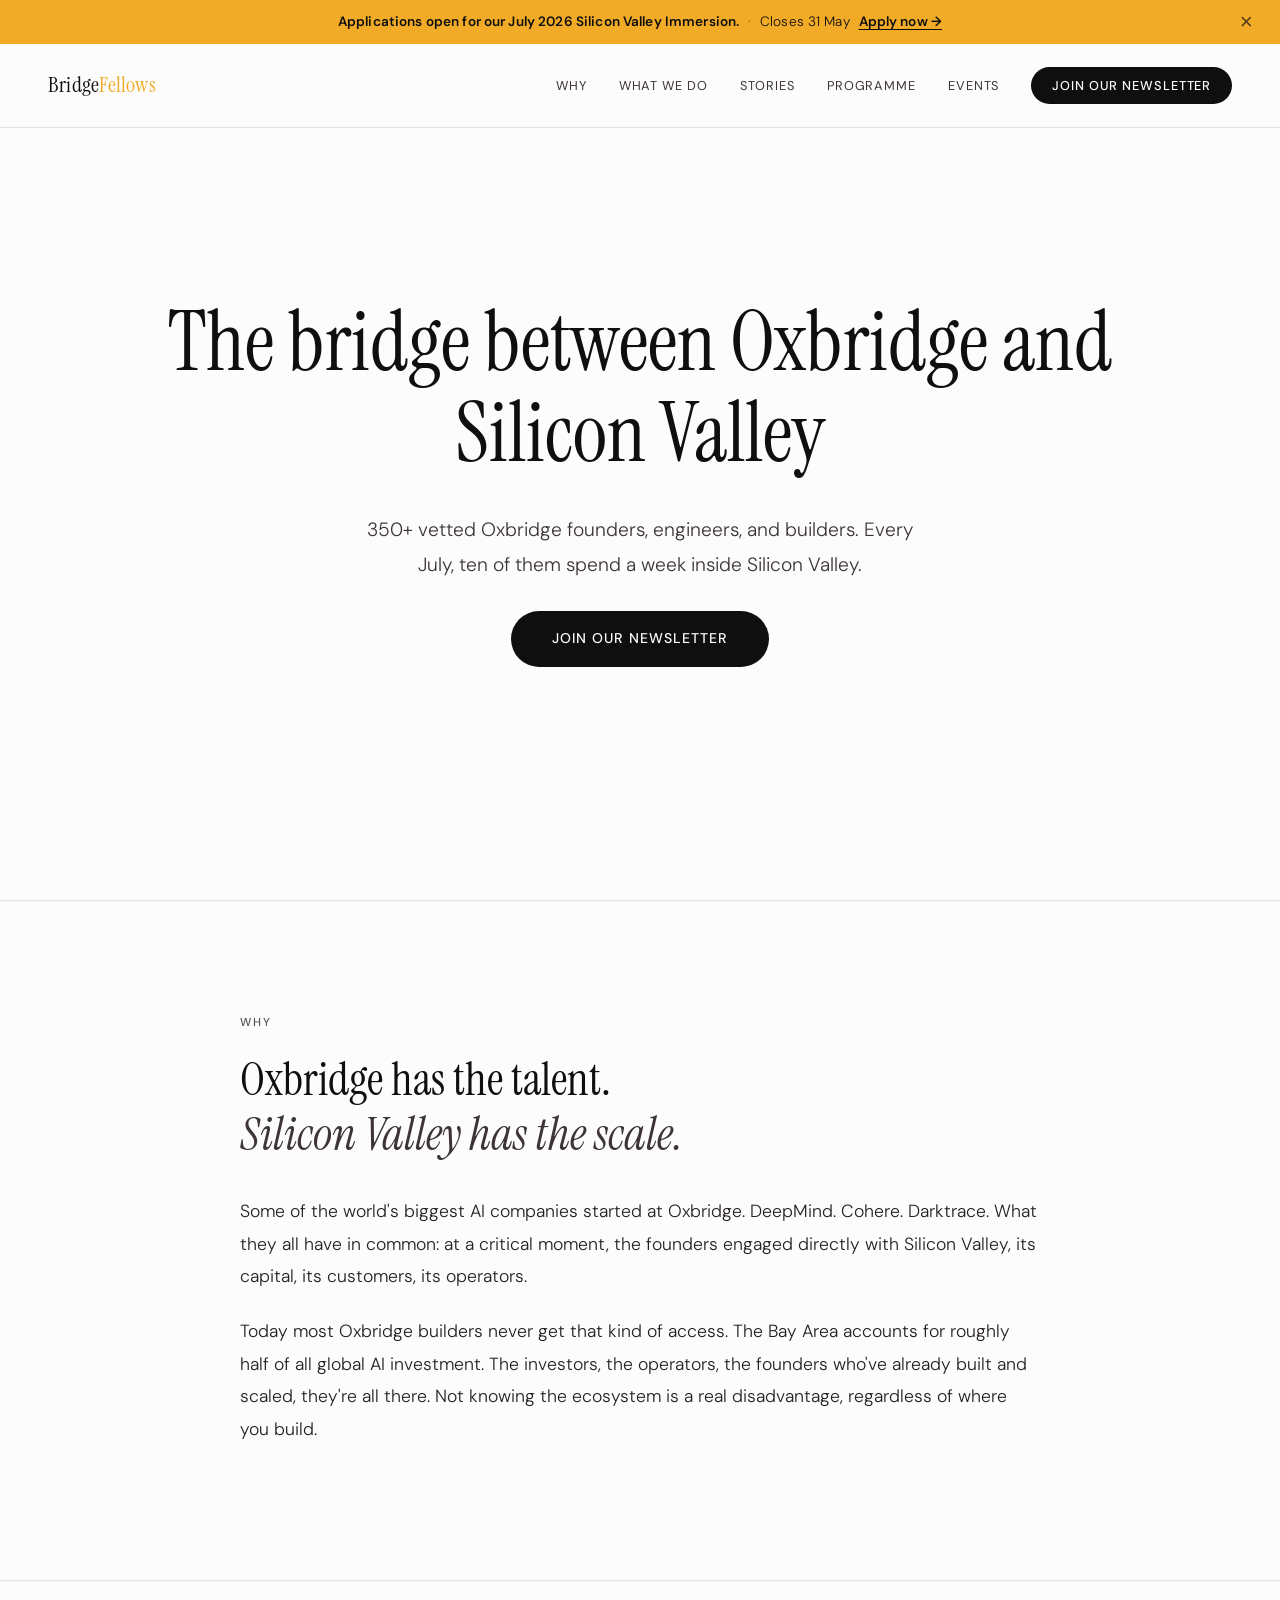
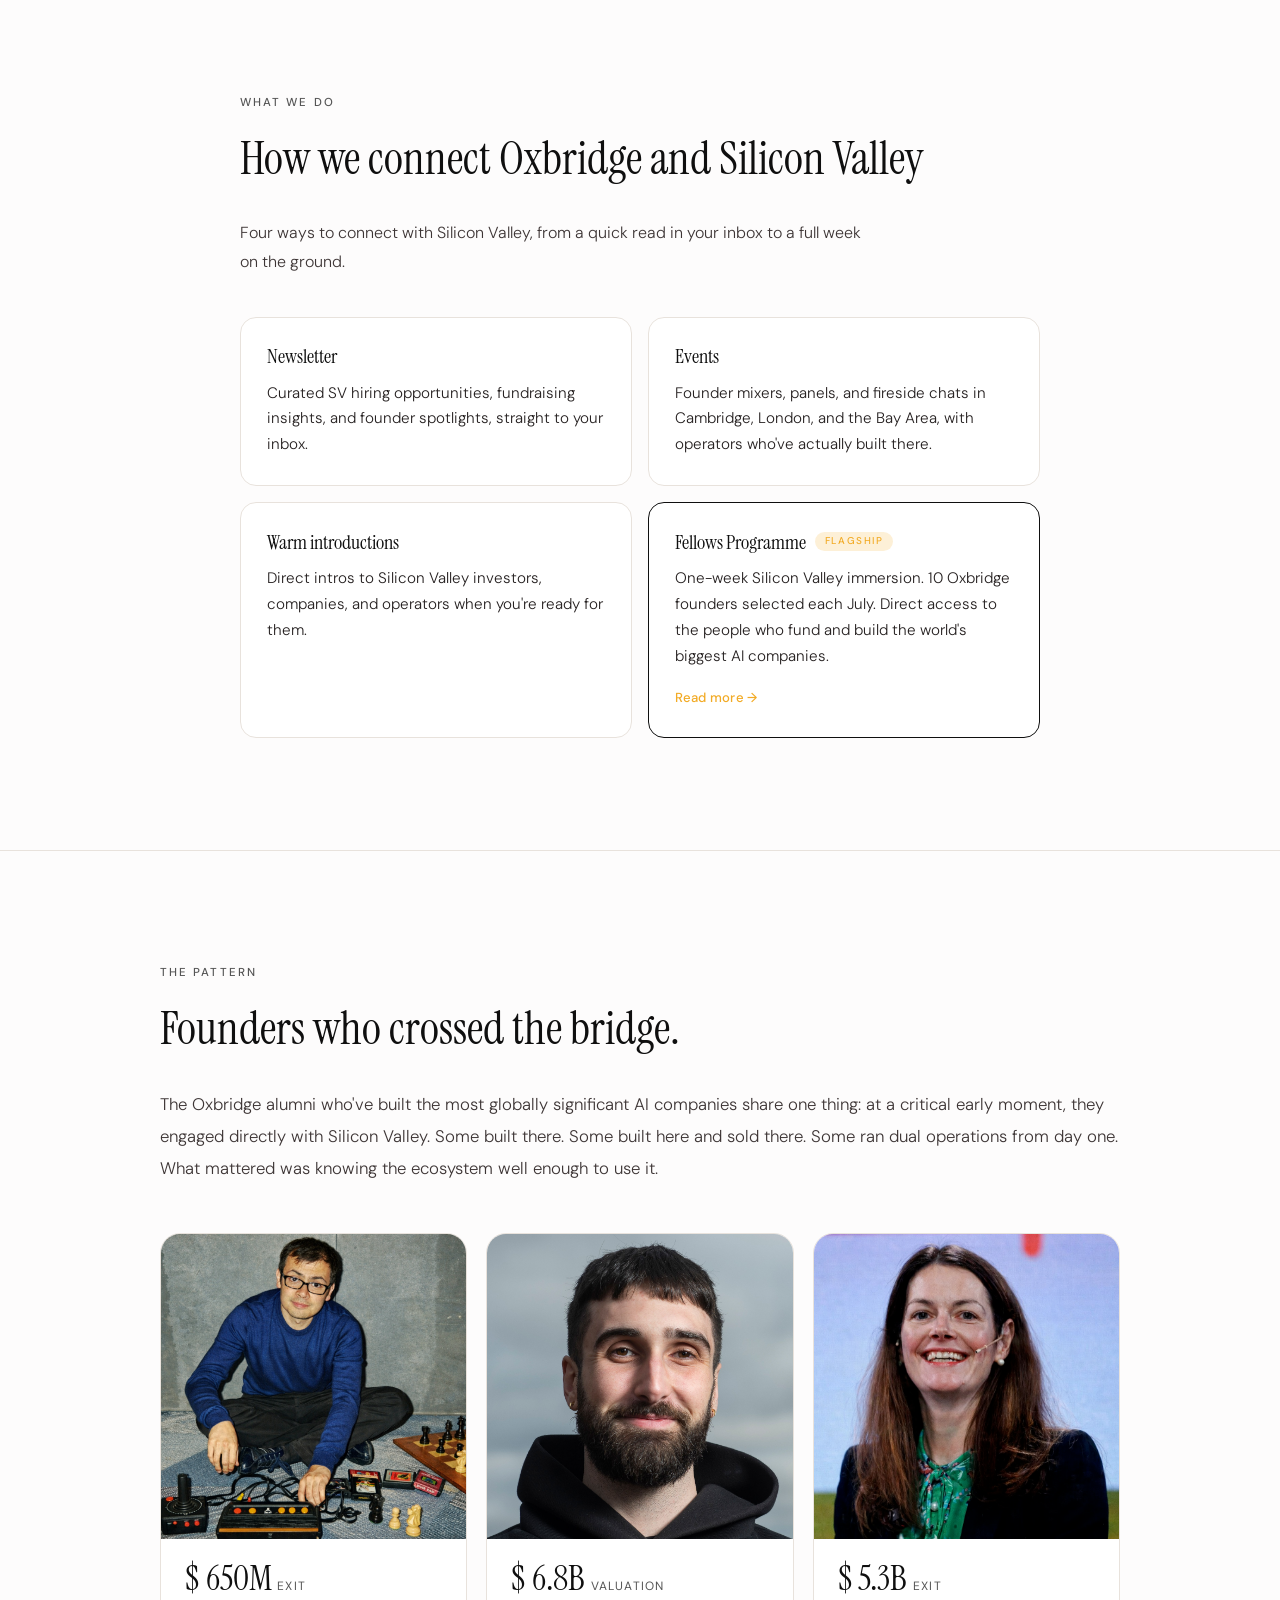
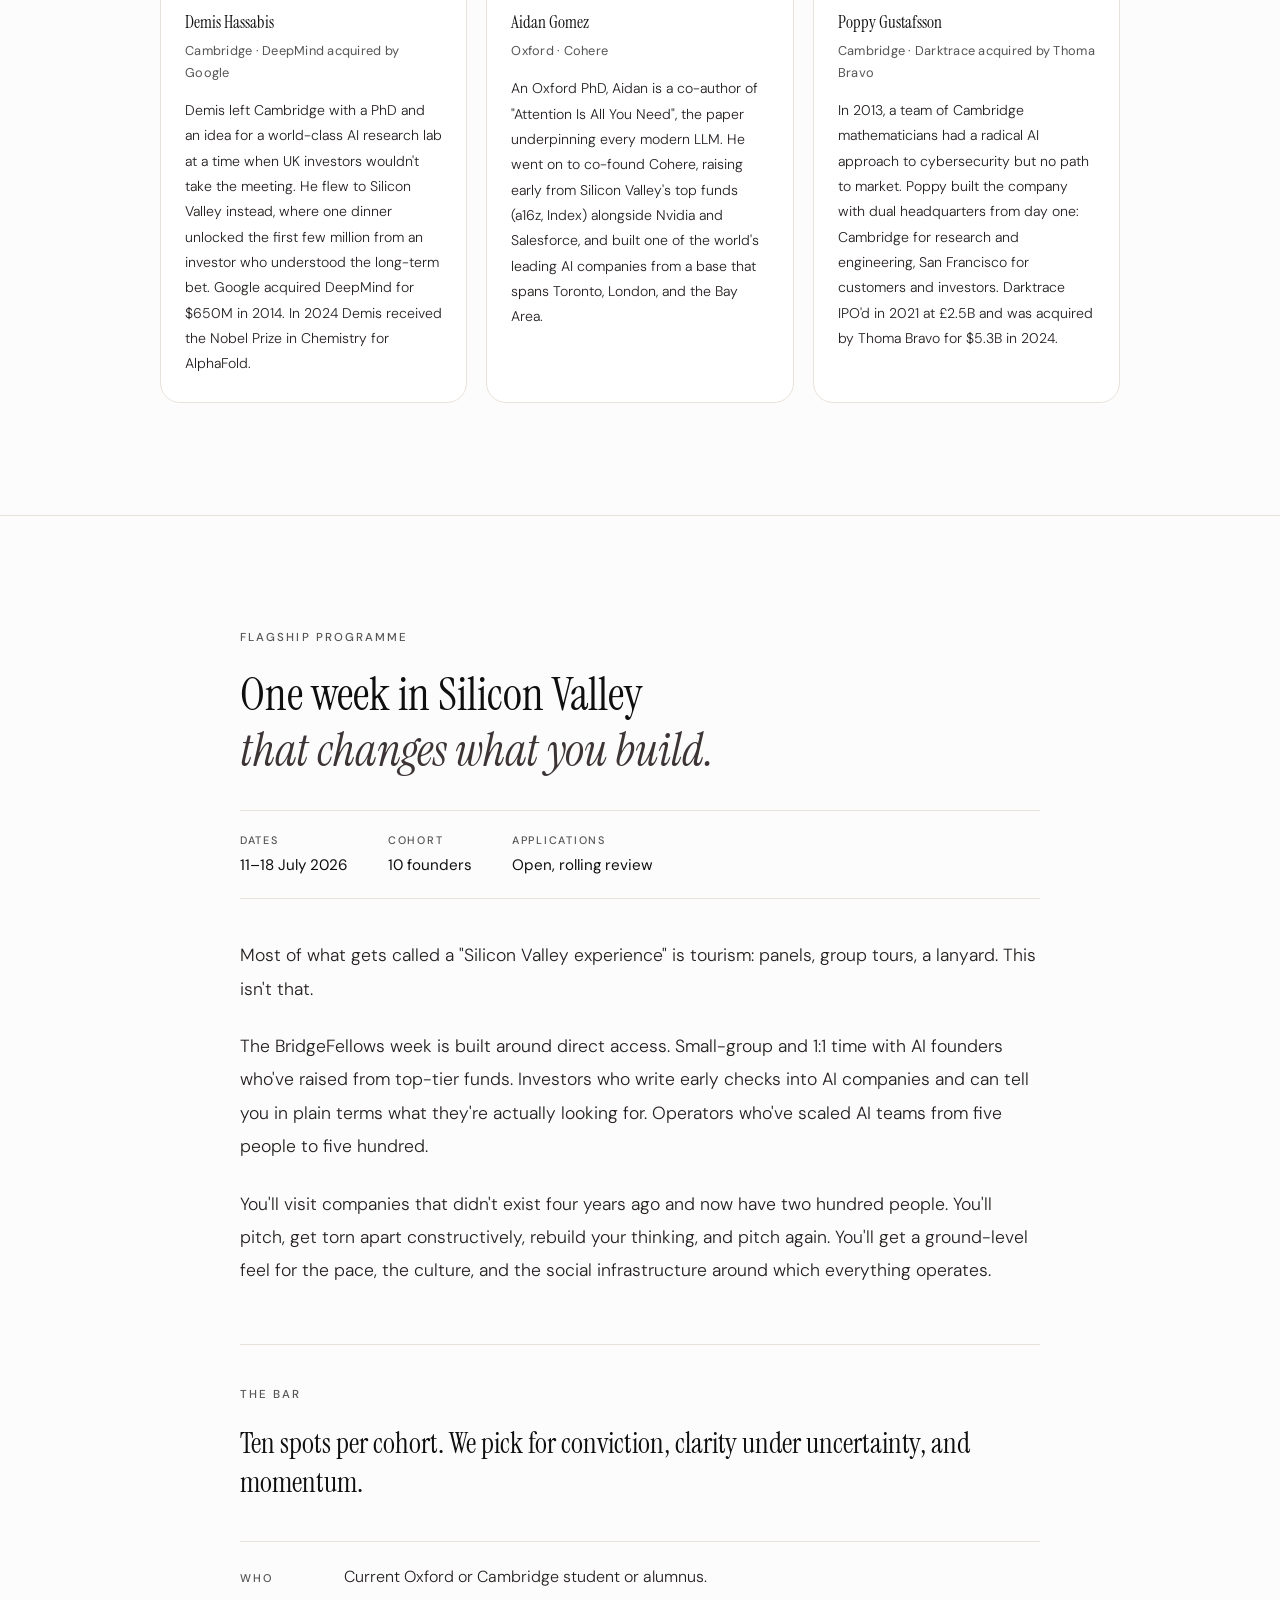
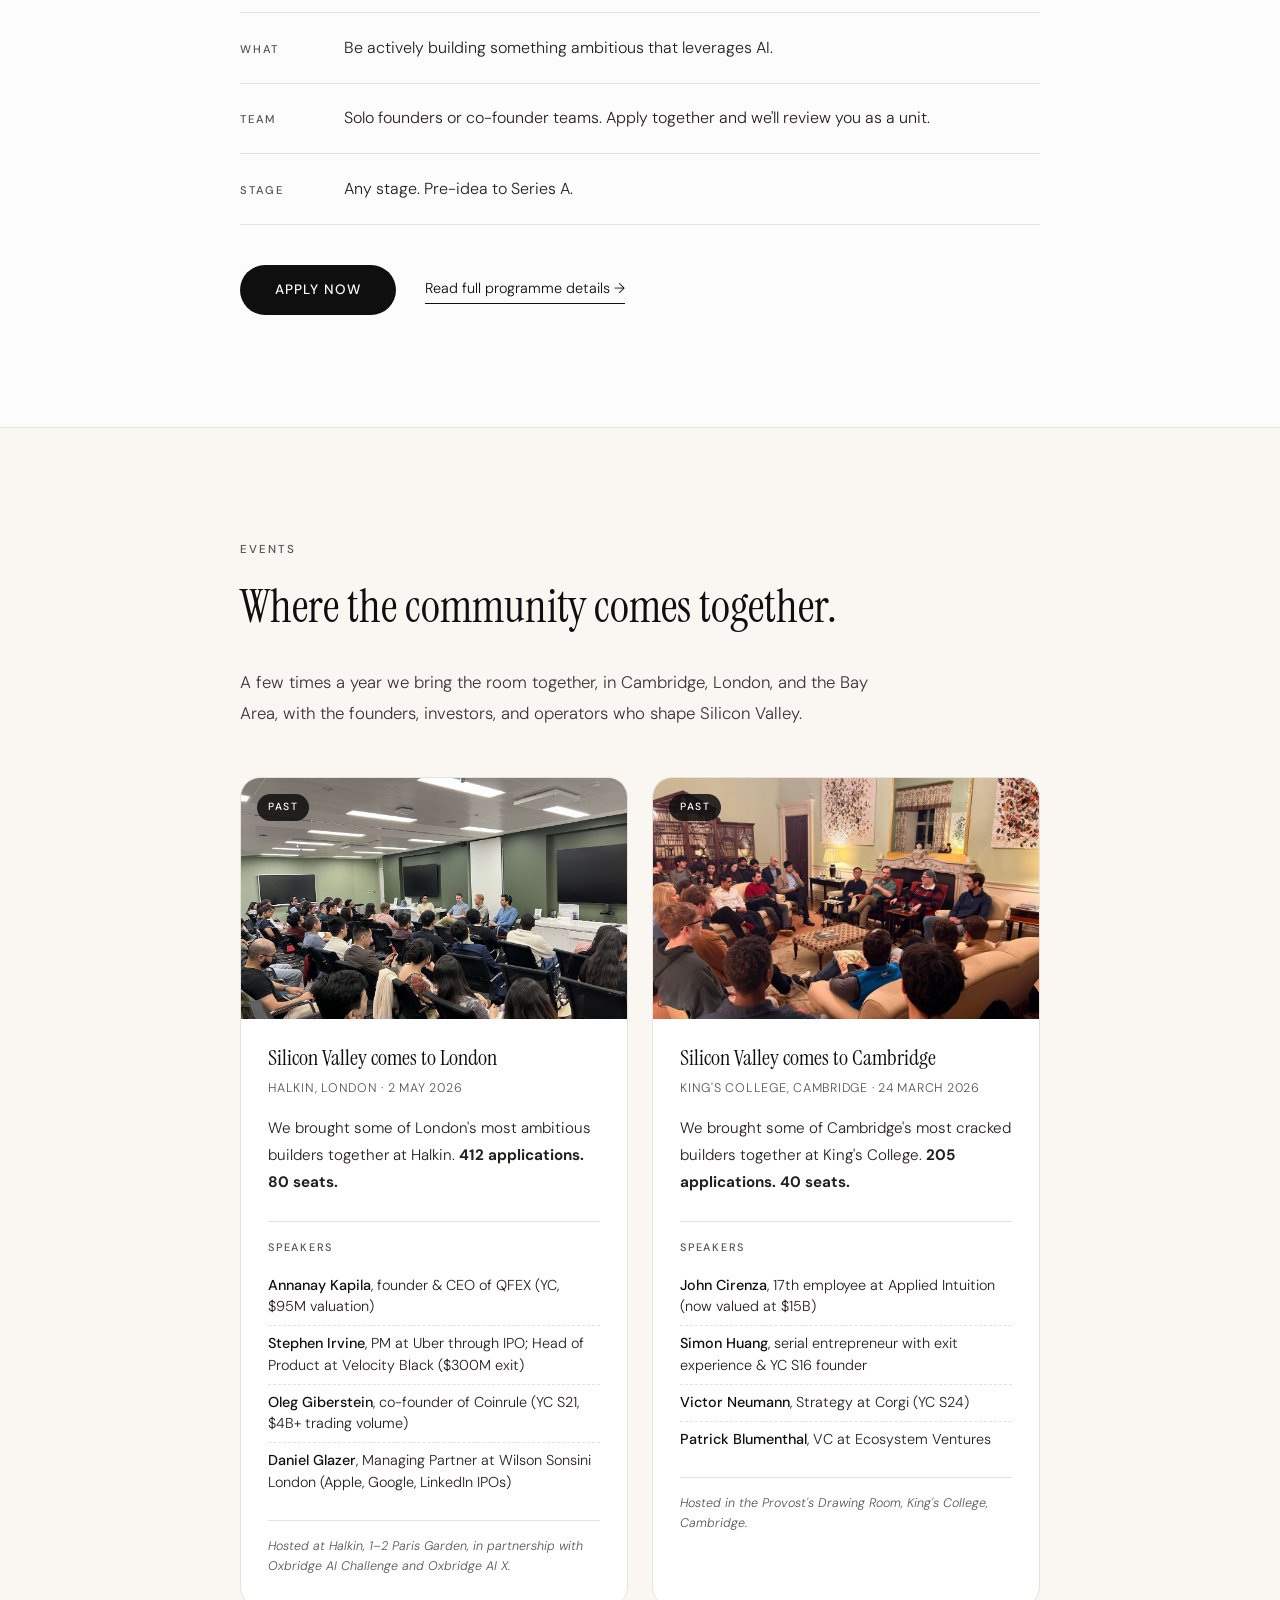
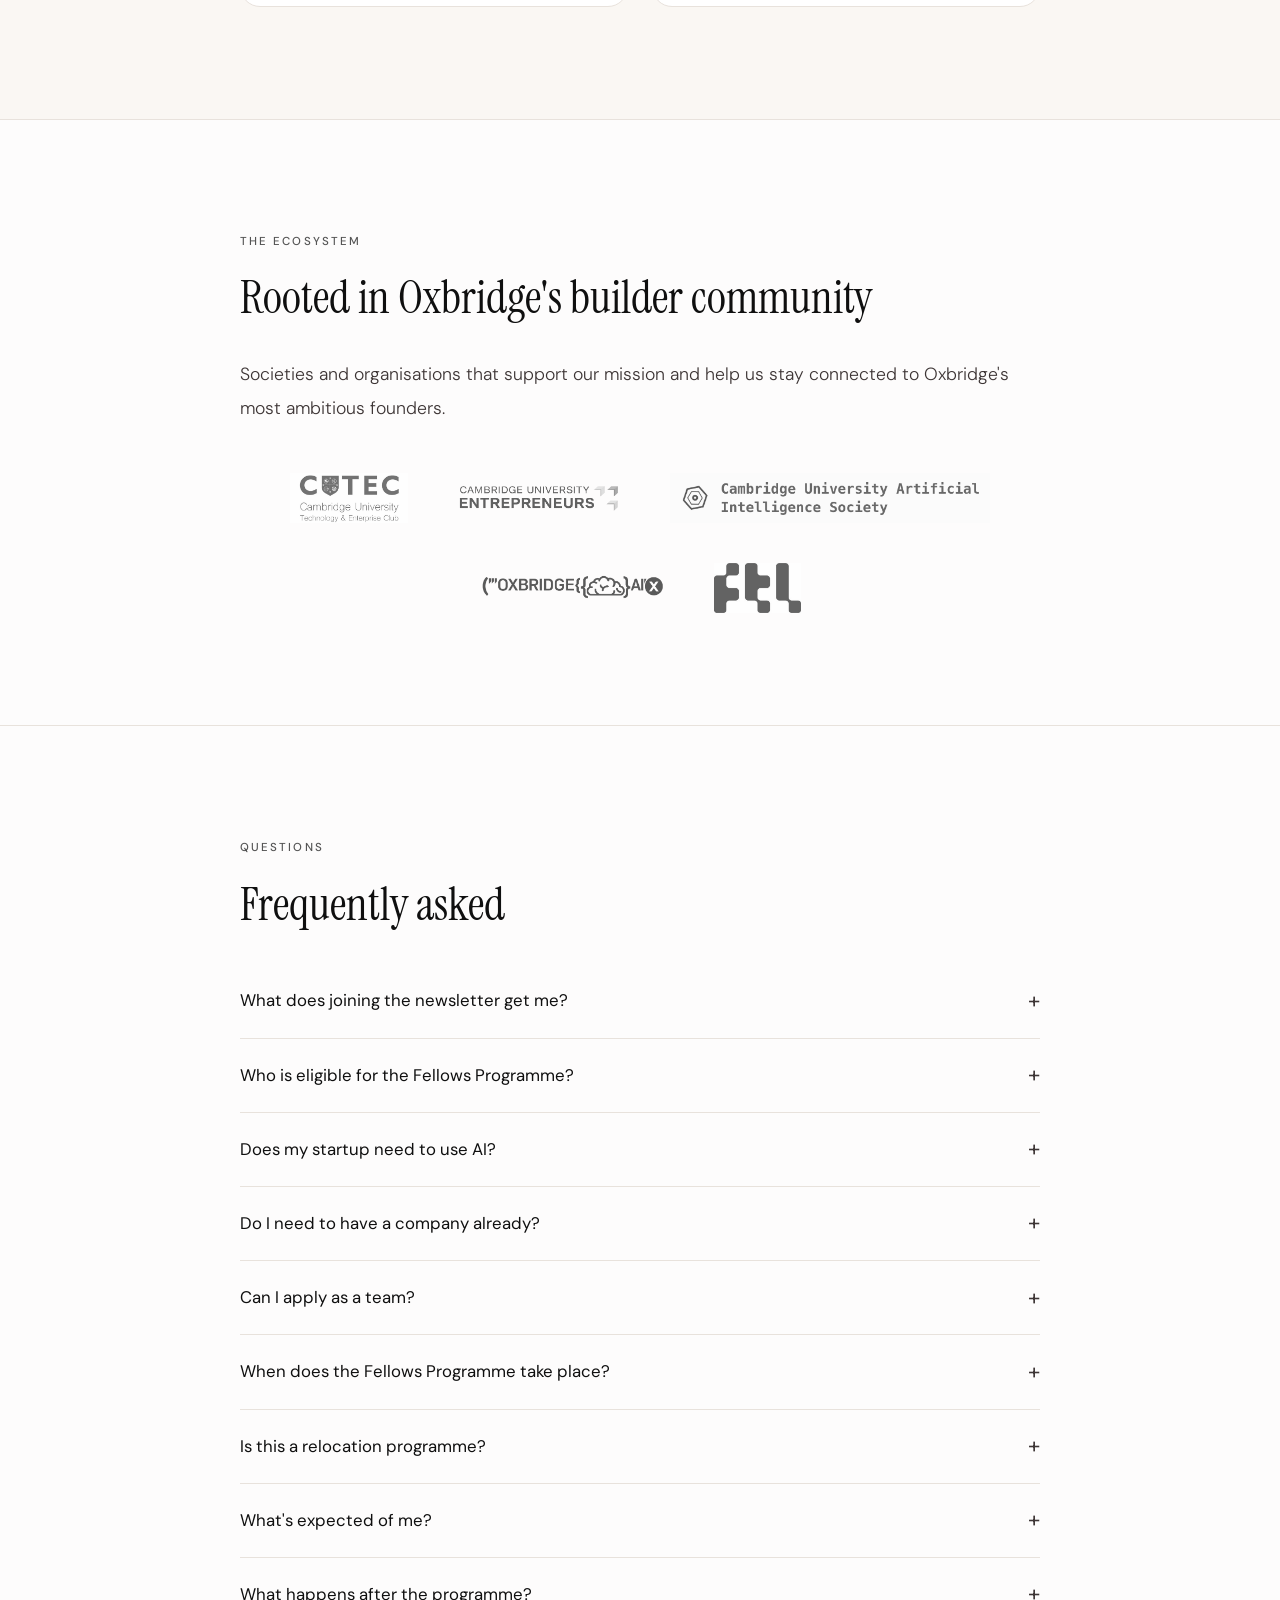
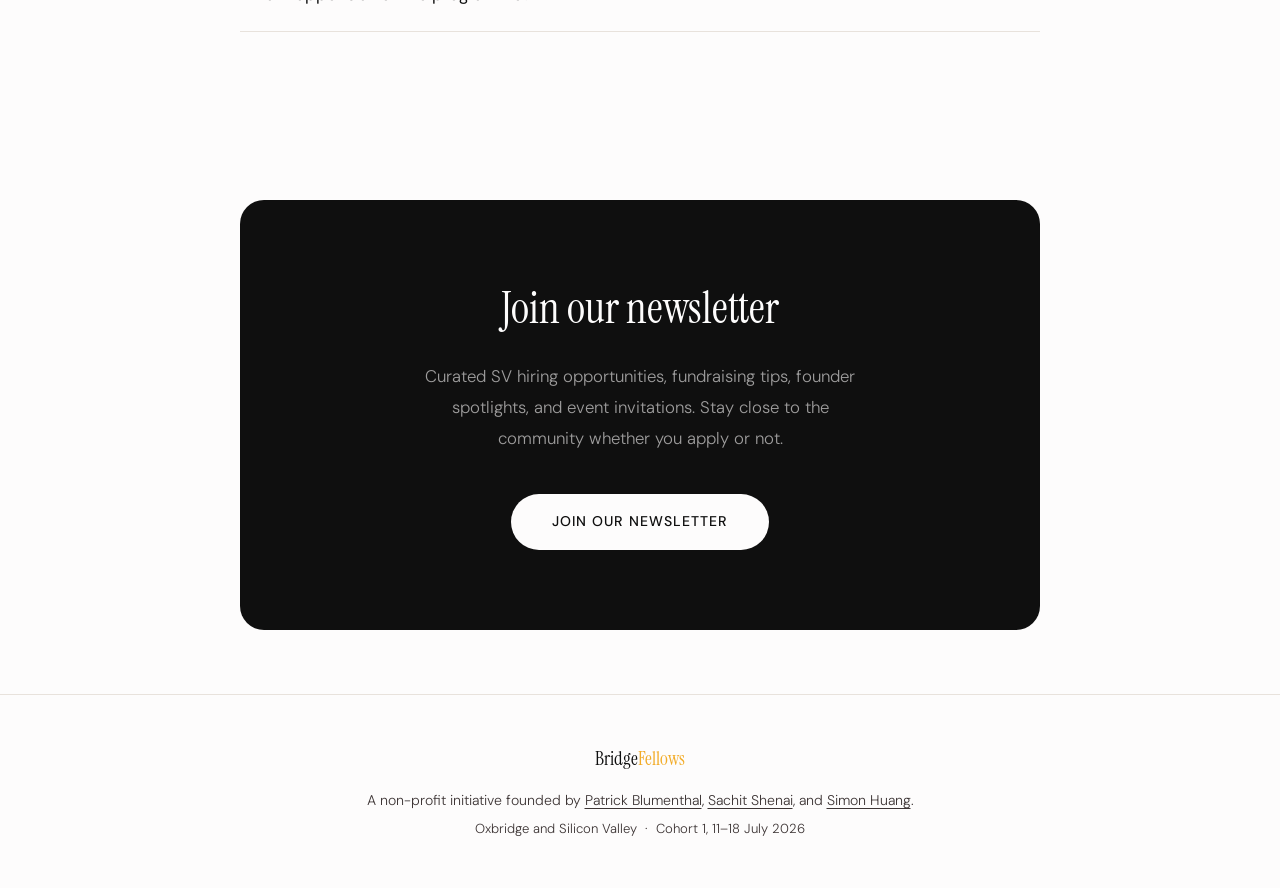
==== commit c1584bf0: "Update community size to 350+ in hero and meta description Co-Authored-By: Claude Opus 4.7 (1M conte" ====
--- a/index.html
+++ b/index.html
@@ -3,7 +3,7 @@
 <head>
 <meta charset="UTF-8">
 <meta name="viewport" content="width=device-width, initial-scale=1.0, maximum-scale=5.0">
-<meta name="description" content="BridgeFellows is the bridge between Oxbridge and Silicon Valley. A community of 100+ vetted Oxbridge founders, engineers, and builders.">
+<meta name="description" content="BridgeFellows is the bridge between Oxbridge and Silicon Valley. A community of 350+ vetted Oxbridge founders, engineers, and builders.">
 <title>BridgeFellows &middot; Oxbridge and Silicon Valley</title>
 <link rel="preconnect" href="https://fonts.googleapis.com">
 <link rel="preconnect" href="https://fonts.gstatic.com" crossorigin>
@@ -42,7 +42,7 @@
 <section class="hero">
   <div class="hero-inner">
     <h1>The bridge between Oxbridge and Silicon Valley</h1>
-    <p class="hero-sub">100+ vetted Oxbridge founders, engineers, and builders. Every July, ten of them spend a week inside Silicon Valley.</p>
+    <p class="hero-sub">350+ vetted Oxbridge founders, engineers, and builders. Every July, ten of them spend a week inside Silicon Valley.</p>
     <a href="https://forms.gle/apttB17UWYKxEncDA" target="_blank" rel="noopener noreferrer" class="hero-cta">
       Join our newsletter
     </a>
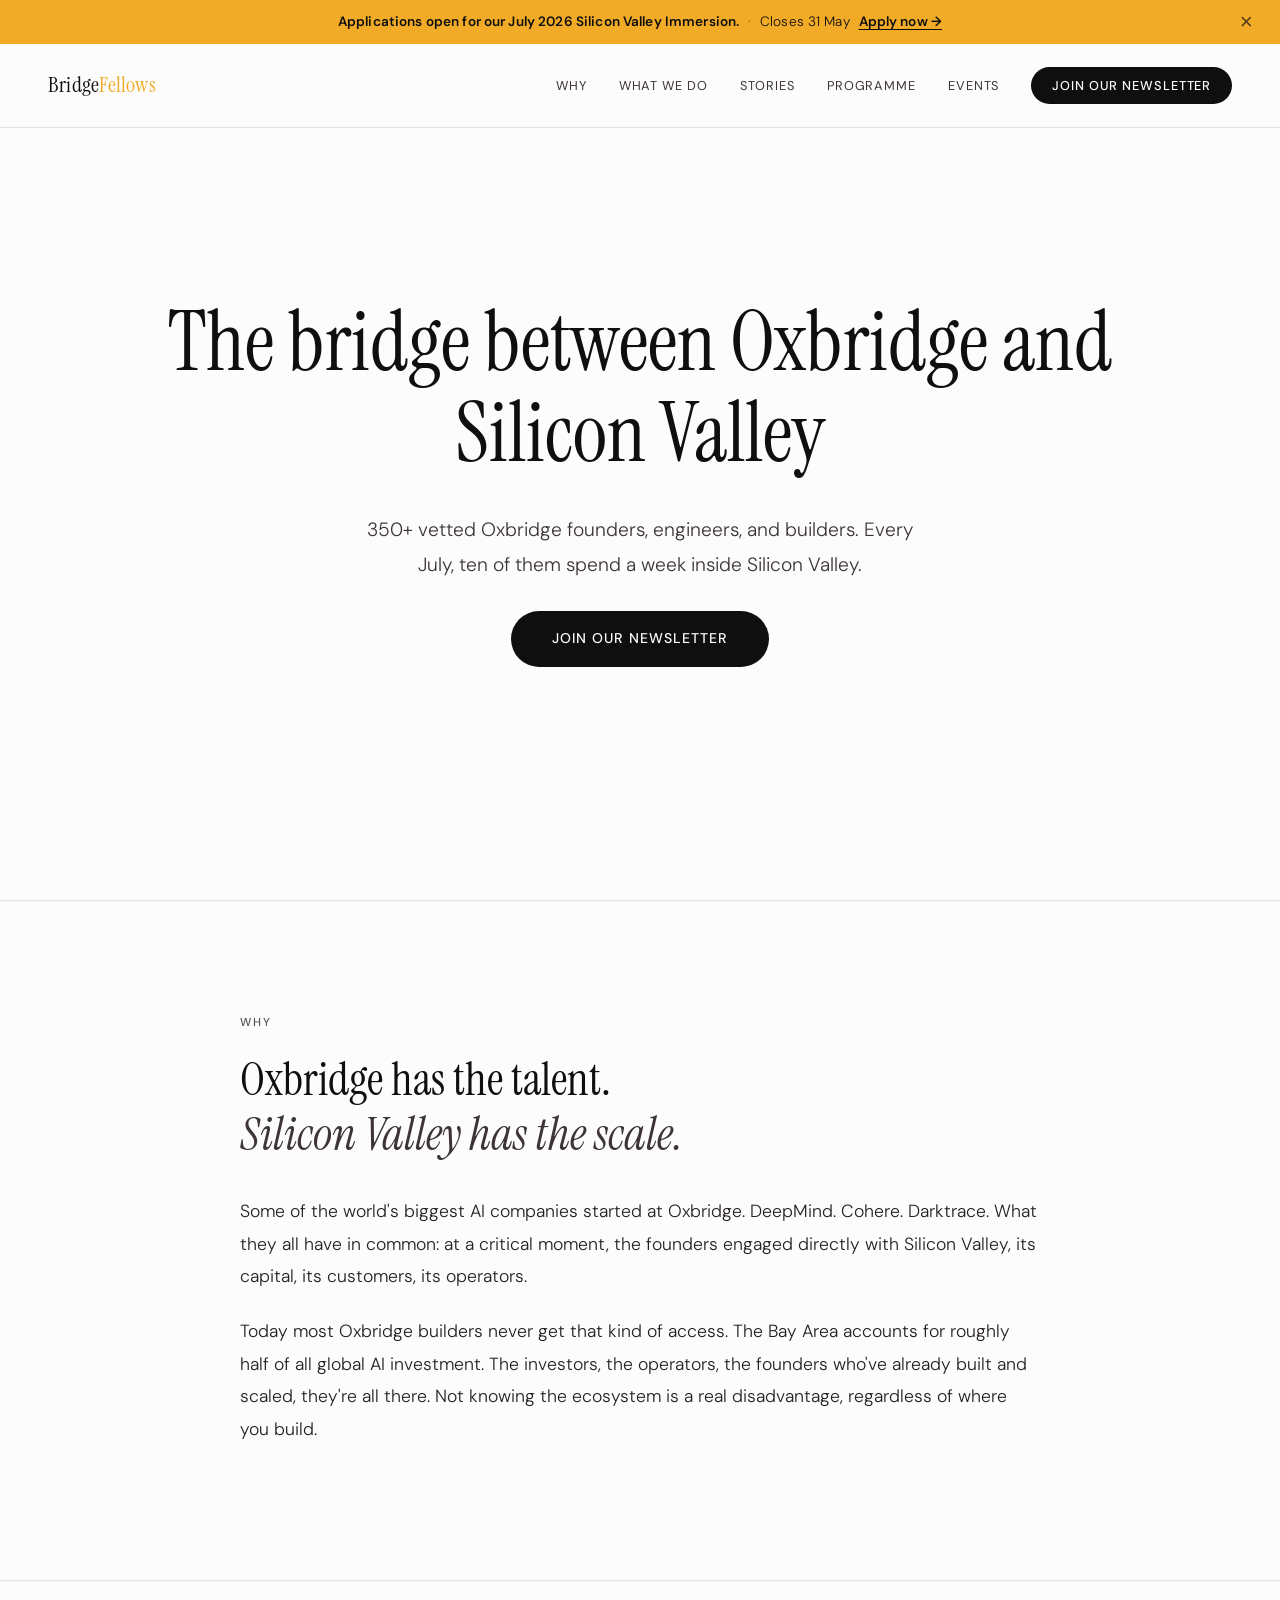
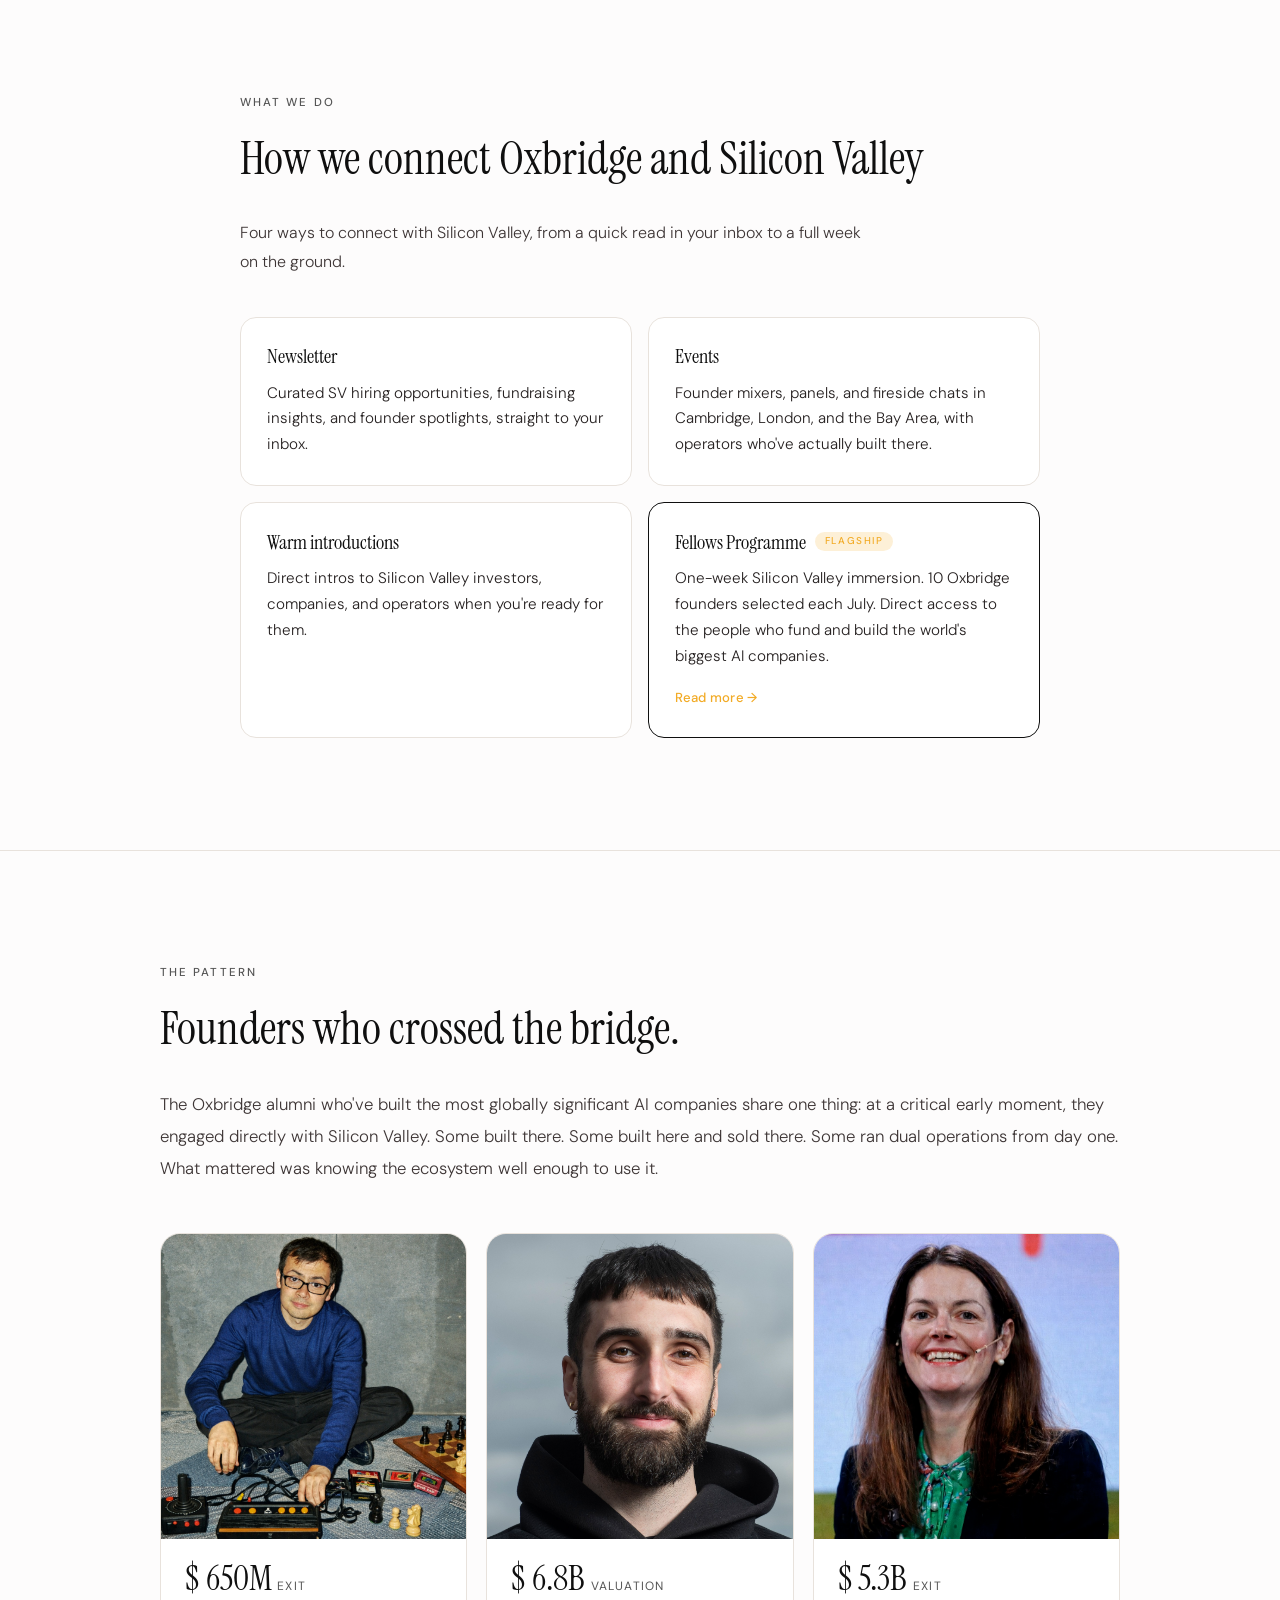
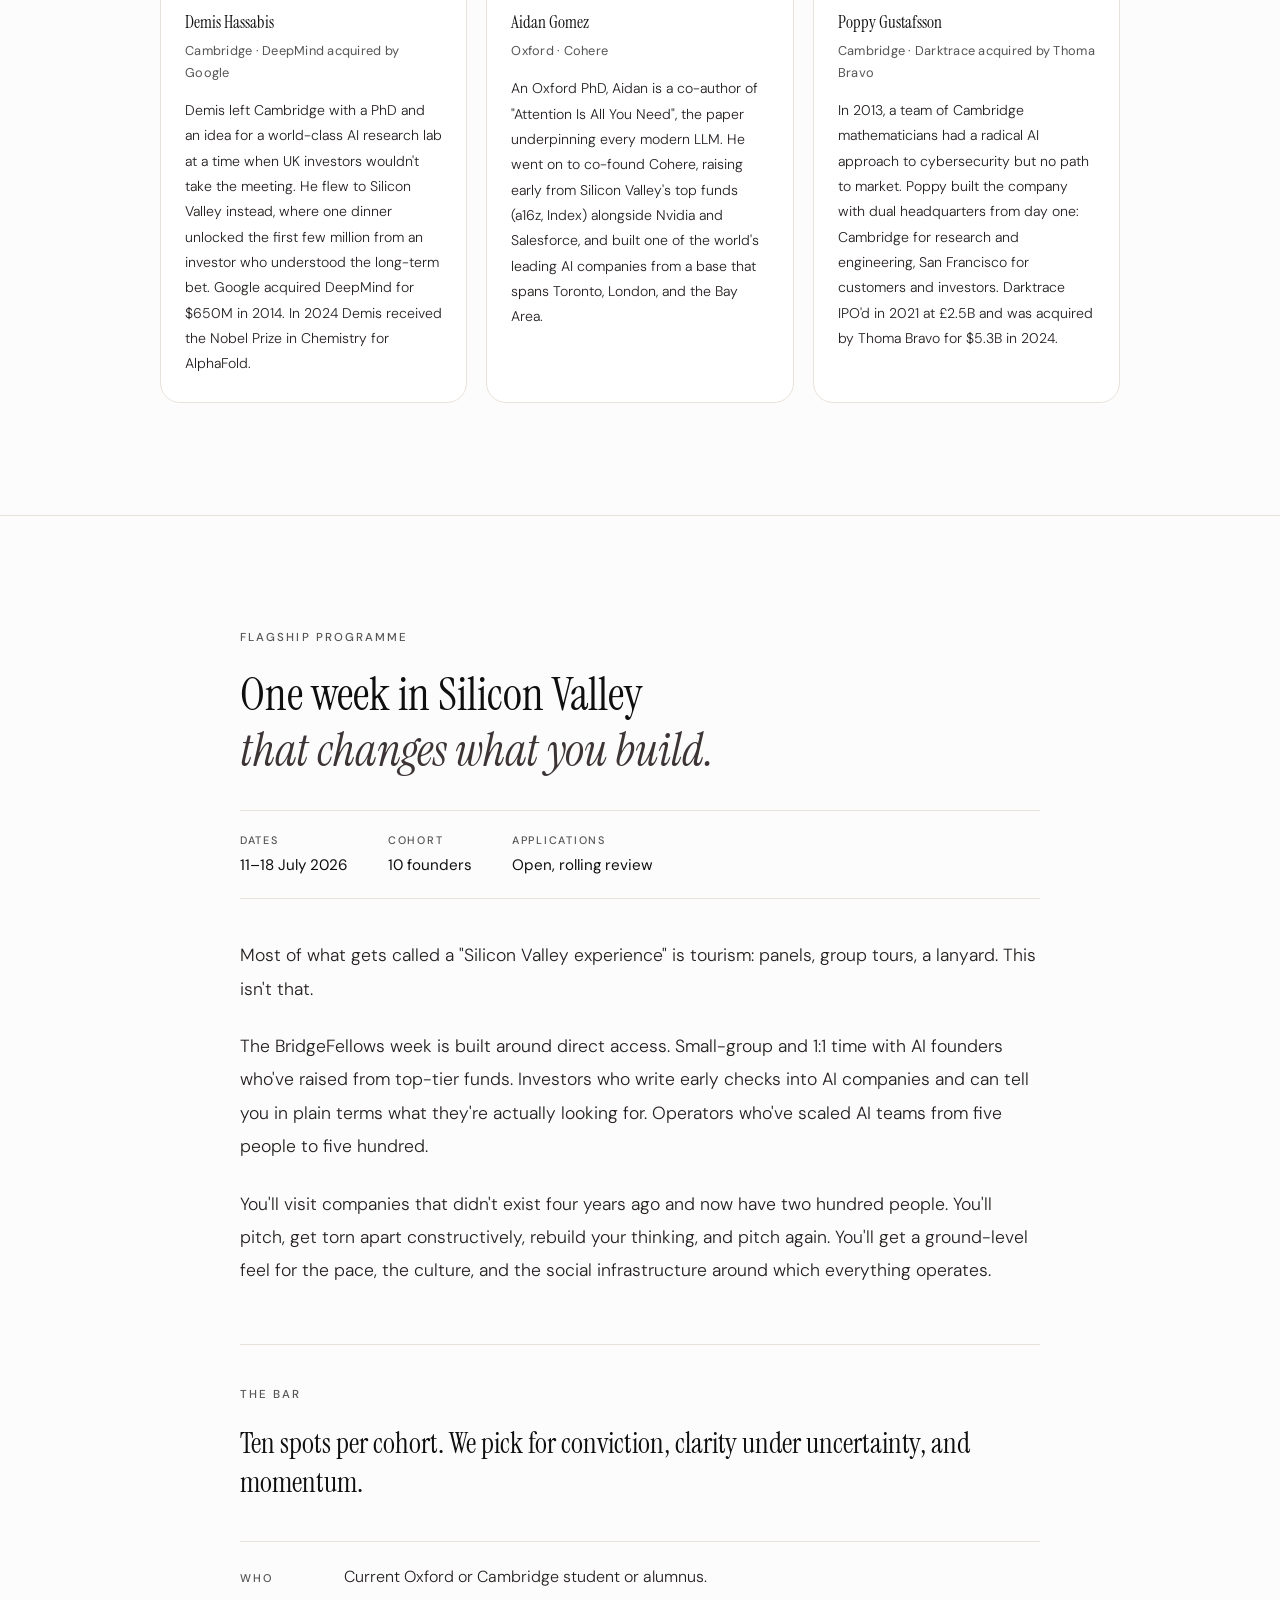
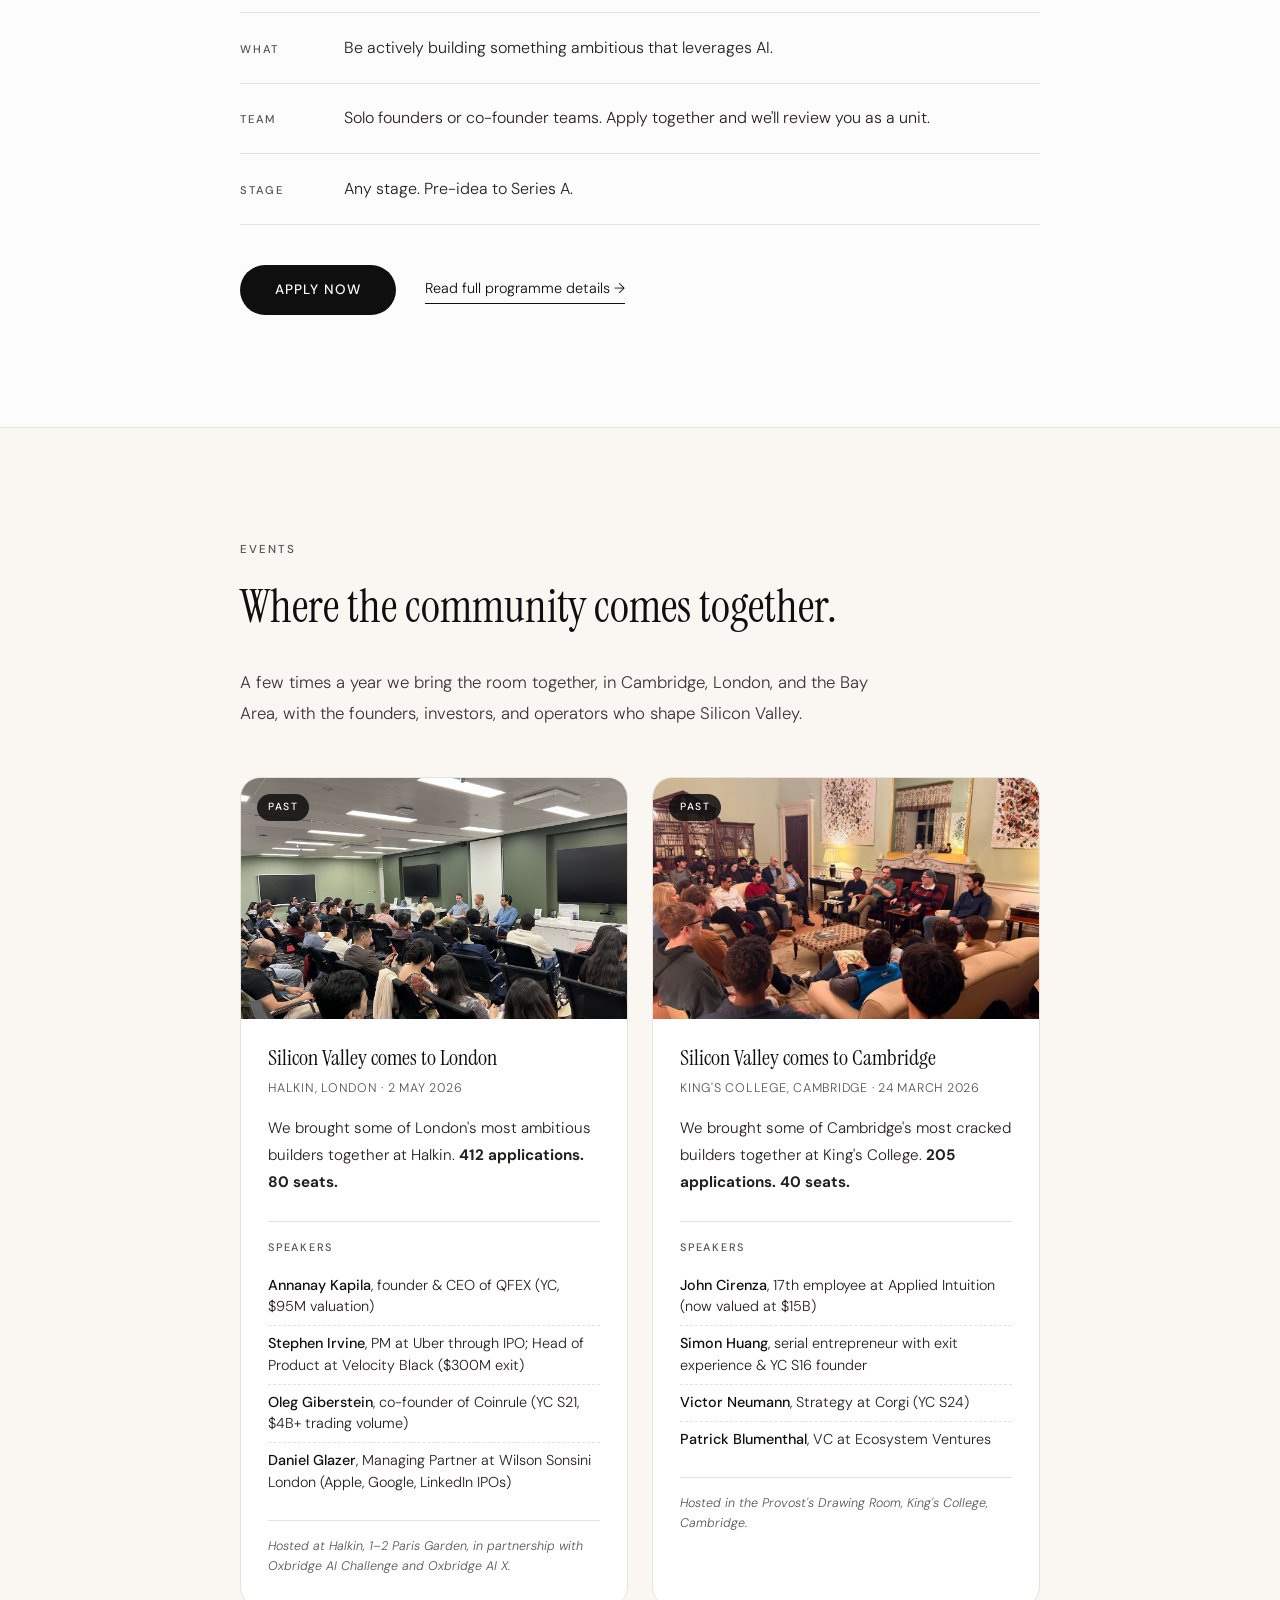
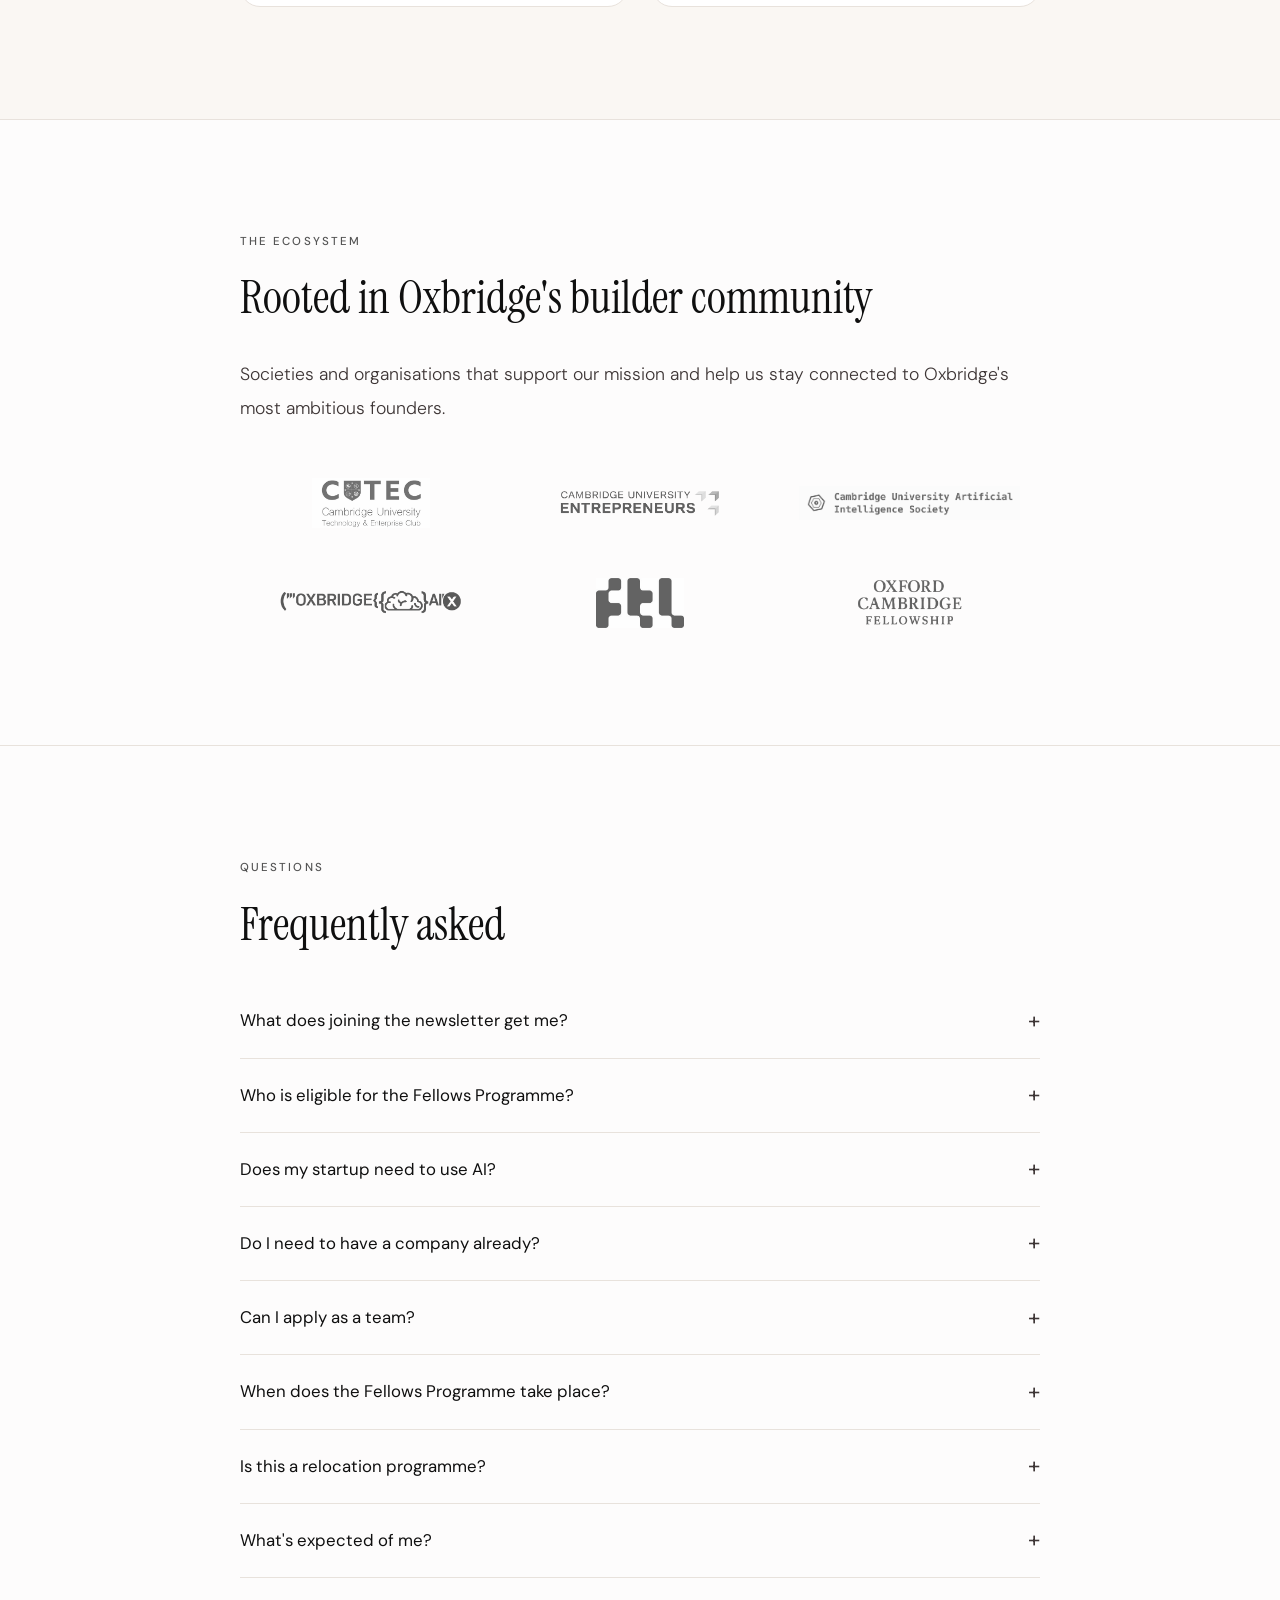
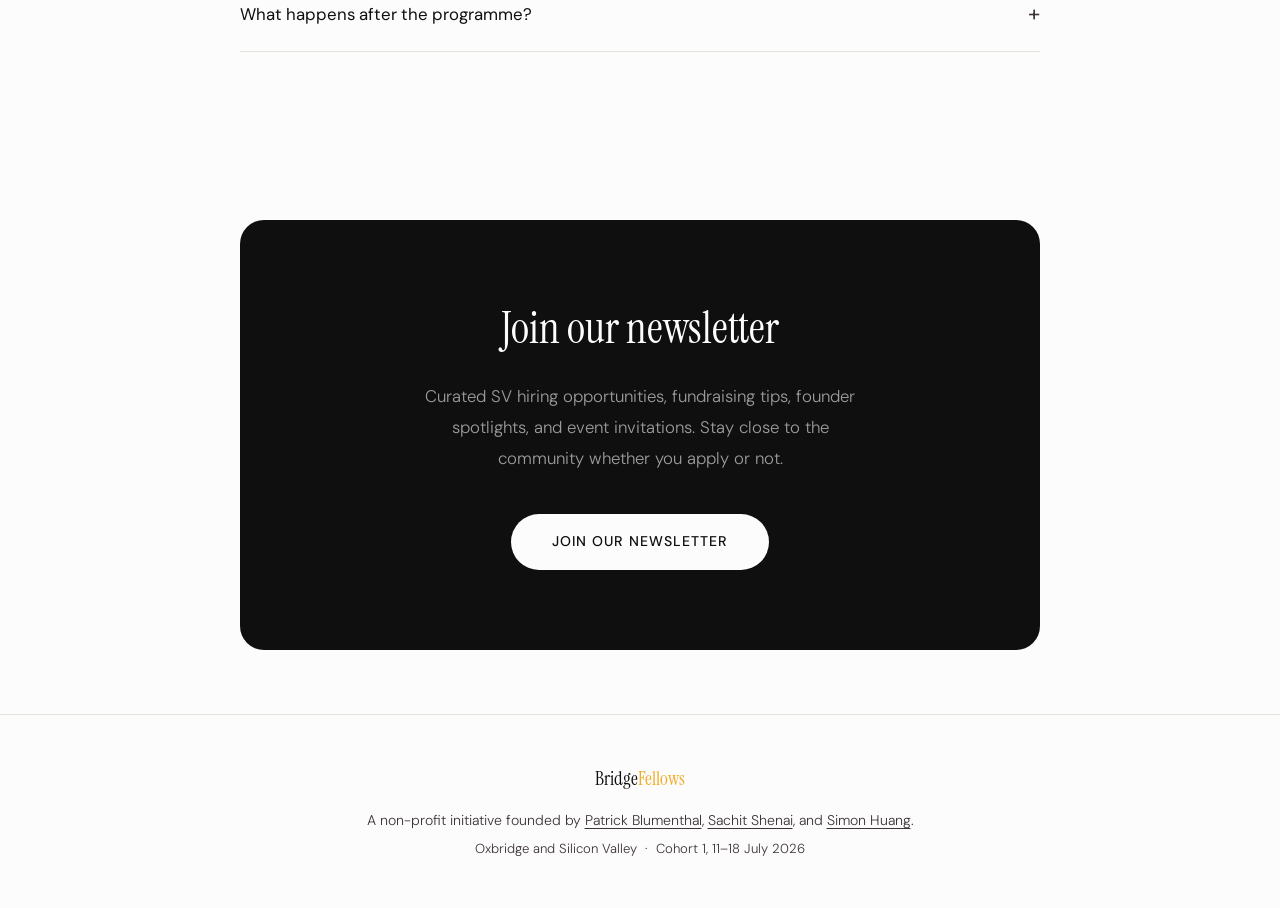
==== commit 3af40443: "Add Oxford Cambridge Fellowship logo and switch ecosystem row to 3x2 grid Co-Authored-By: Claude Opu" ====
--- a/index.html
+++ b/index.html
@@ -249,6 +249,9 @@
       </a>
       <a href="https://camftl.com/" target="_blank" rel="noopener noreferrer" class="ecosystem-logo">
         <img src="img/logo-ftl.jpeg" alt="Frontier Technologies Laboratory, University of Cambridge">
+      </a>
+      <a href="https://www.oxfordcambridgefellowship.com/" target="_blank" rel="noopener noreferrer" class="ecosystem-logo">
+        <img src="img/logo-oxford-cambridge-fellowship.avif" alt="Oxford Cambridge Fellowship">
       </a>
     </div>
   </div>
--- a/css/styles.css
+++ b/css/styles.css
@@ -416,21 +416,24 @@
   font-weight: 300;
 }
 .ecosystem-logos {
+  display: grid;
+  grid-template-columns: repeat(3, 1fr);
+  gap: 2.5rem 3rem;
+  max-width: 760px;
+  margin: 0 auto;
+  align-items: center;
+  justify-items: center;
+}
+.ecosystem-logo {
   display: flex;
   align-items: center;
   justify-content: center;
-  gap: 2.5rem 3rem;
-  flex-wrap: wrap;
-  max-width: 720px;
-  margin: 0 auto;
-}
-.ecosystem-logo { flex: 0 0 auto; }
-.ecosystem-logo {
-  display: flex;
-  align-items: center;
+  width: 100%;
+  height: 60px;
 }
 .ecosystem-logo img {
-  height: 50px;
+  max-height: 50px;
+  max-width: 100%;
   width: auto;
   object-fit: contain;
   filter: grayscale(100%);
@@ -442,7 +445,7 @@
   opacity: 1;
 }
 .ecosystem-logo--lg img {
-  height: 35px;
+  max-height: 35px;
 }
 
 /* ---- FAQ ---- */
@@ -947,8 +950,10 @@
     gap: 1.2rem;
   }
 
-  .ecosystem-logos { gap: 2rem; }
-  .ecosystem-logo img { height: 40px; }
+  .ecosystem-logos { grid-template-columns: repeat(2, 1fr); gap: 1.8rem 1.5rem; }
+  .ecosystem-logo { height: 48px; }
+  .ecosystem-logo img { max-height: 40px; }
+  .ecosystem-logo--lg img { max-height: 28px; }
 
   .cta-card {
     padding: 3rem 2rem;
